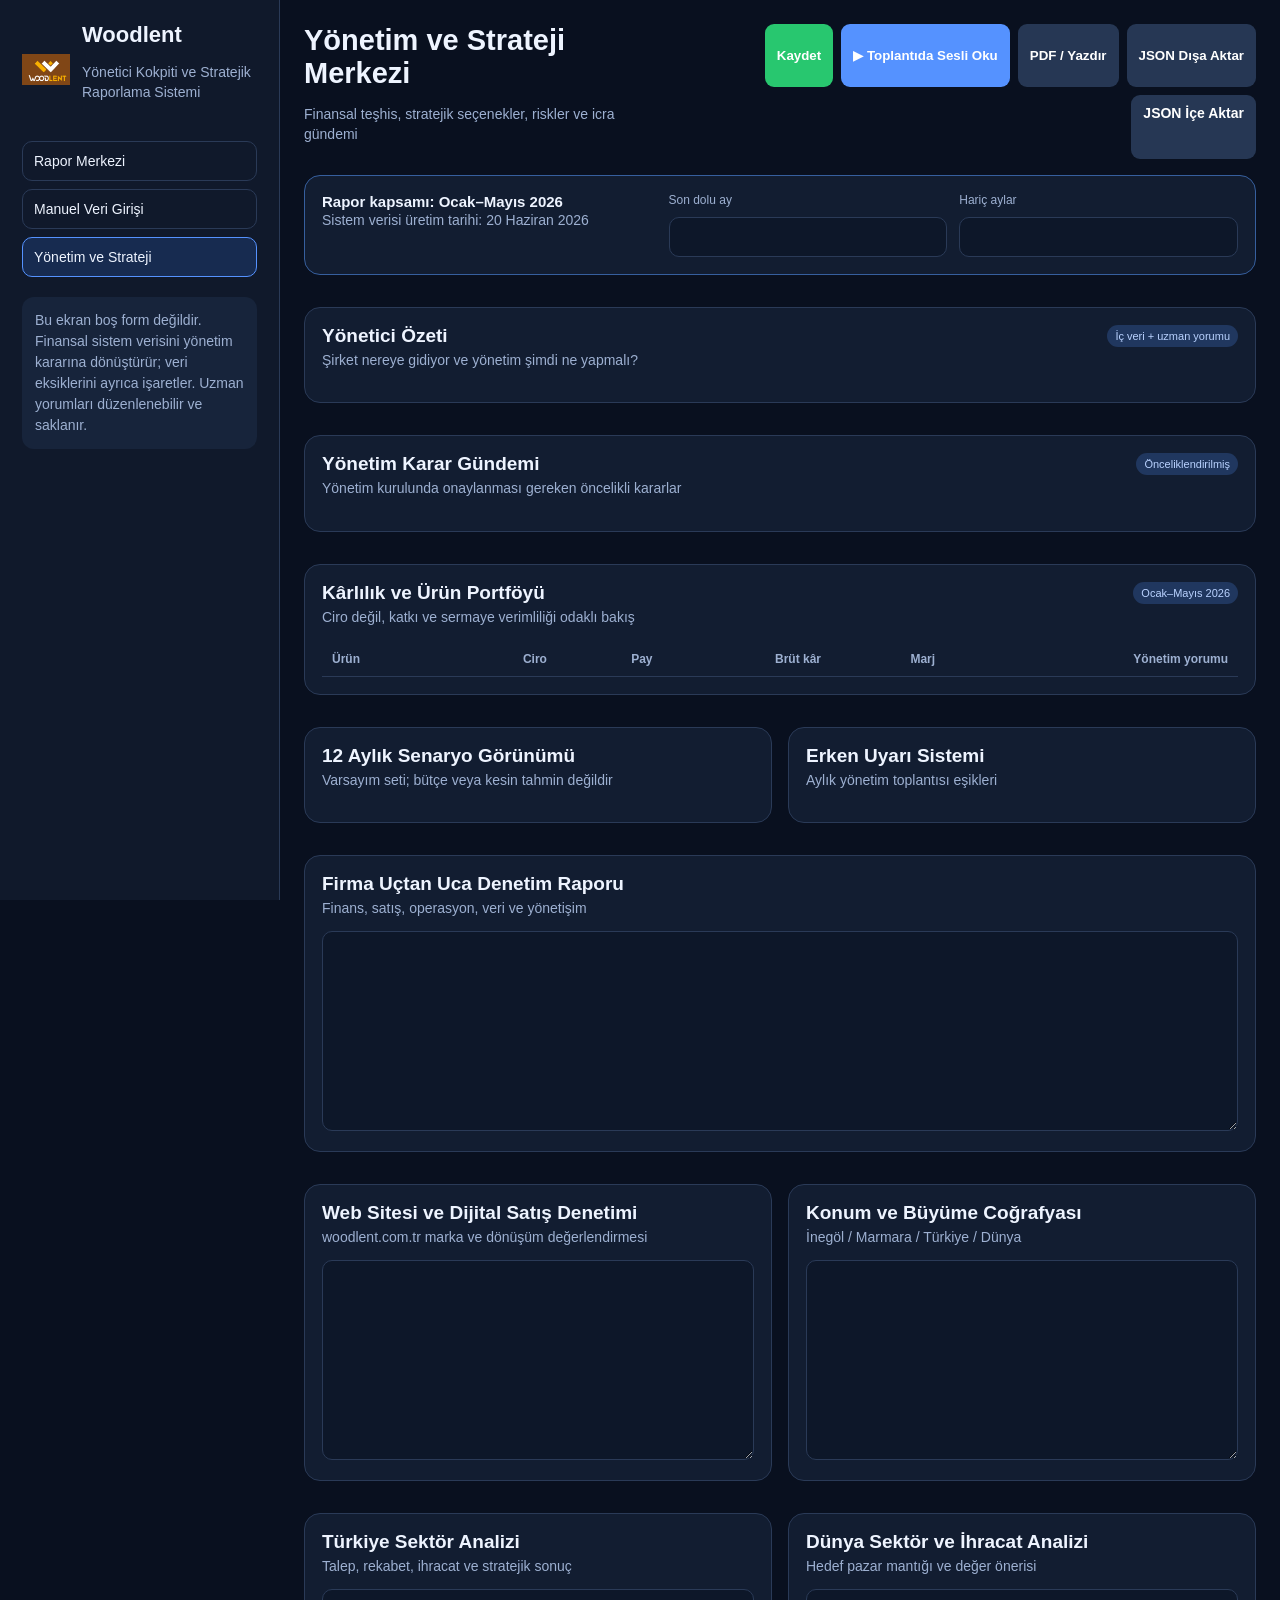
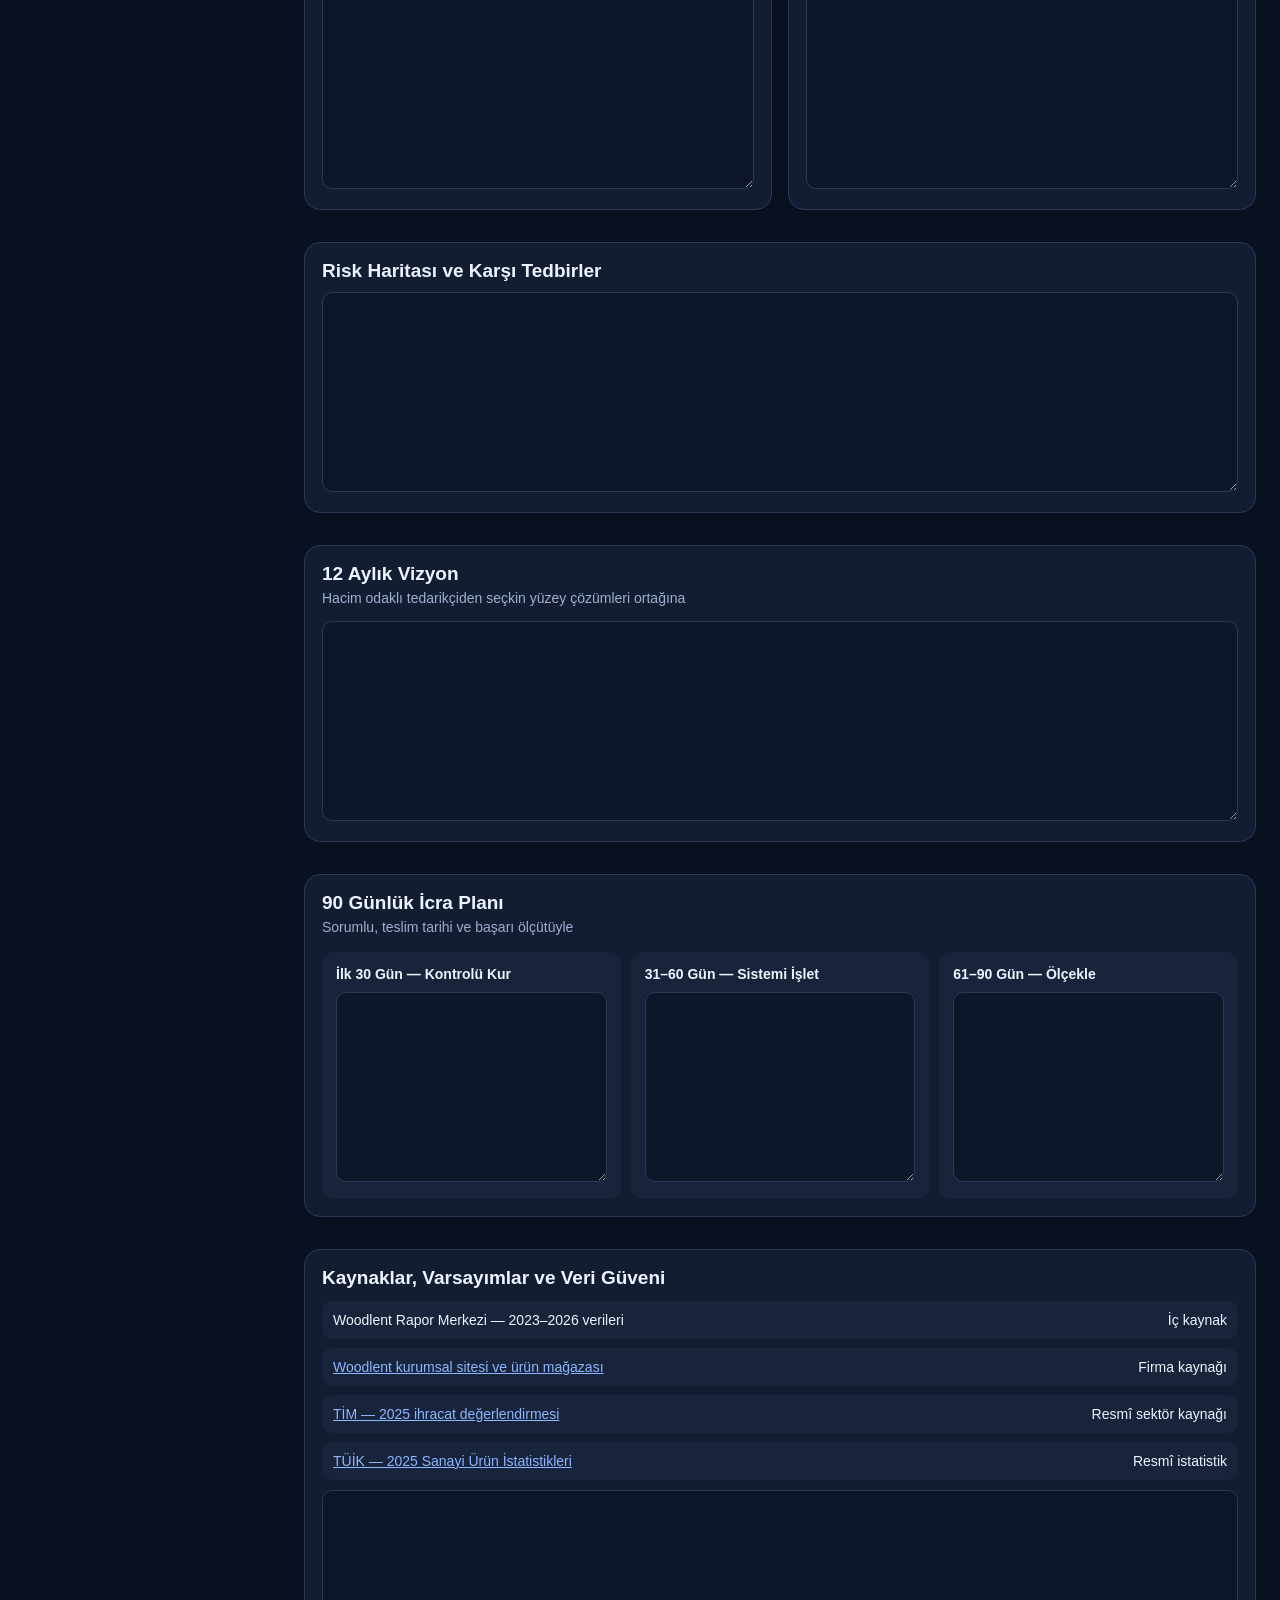
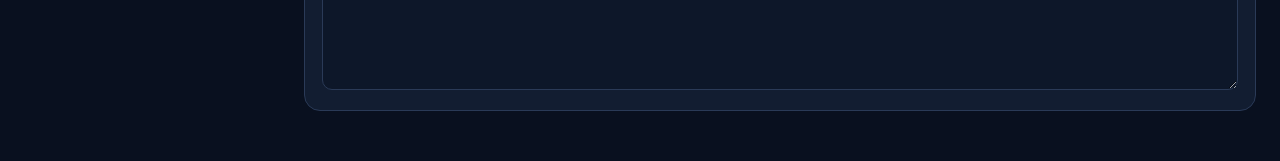
==== analiz-vizyon.html @ 68c0fa98 "Turn analysis center into expert management report" ====
<!doctype html>
<html lang="tr"><head><meta charset="UTF-8"><meta name="viewport" content="width=device-width,initial-scale=1"><title>Yönetim ve Strateji Merkezi | Woodlent</title><link rel="icon" href="assets/woodlent-logo.png">
<style>
:root{--bg:#09101f;--side:#10192b;--panel:#121d31;--p2:#17243b;--line:#2a3a57;--txt:#eef4ff;--muted:#9db0d1;--blue:#5592ff;--green:#28c76f;--amber:#f5a524;--red:#f05252}*{box-sizing:border-box}body{margin:0;background:var(--bg);color:var(--txt);font:14px Arial,sans-serif}.shell{display:grid;grid-template-columns:280px 1fr;min-height:100vh}aside{position:sticky;top:0;height:100vh;padding:22px;background:var(--side);border-right:1px solid var(--line)}main{width:100%;max-width:1550px;margin:auto;padding:24px}.brand{display:flex;gap:12px;align-items:center}.brand img{width:48px}.brand h1{margin:0;font-size:22px}.brand p,.muted{color:var(--muted);line-height:1.45}.nav{display:grid;gap:8px;margin-top:24px}.nav a{color:var(--txt);text-decoration:none;padding:11px;border:1px solid var(--line);border-radius:10px}.nav .active{border-color:var(--blue);background:#172b50}.note{margin-top:20px;padding:13px;background:var(--p2);border-radius:12px;color:var(--muted);line-height:1.5}.top{display:flex;justify-content:space-between;gap:18px}.top h2{font-size:29px;margin:0}.tools{display:flex;flex-wrap:wrap;gap:8px;justify-content:flex-end}button,.button{border:0;border-radius:9px;padding:10px 12px;background:var(--blue);color:#fff;font-weight:700;cursor:pointer}.secondary{background:#263754!important}.good{background:var(--green)!important}.period,.card{background:var(--panel);border:1px solid var(--line);border-radius:16px;padding:17px;margin-top:16px}.period{display:grid;grid-template-columns:1.2fr 1fr 1fr;gap:12px;border-color:#365f9e}.period label{color:var(--muted);font-size:12px}.period strong{display:block;font-size:15px}.kpis{display:grid;grid-template-columns:repeat(5,1fr);gap:12px;margin-top:16px}.kpi{background:linear-gradient(145deg,#14223b,#101a2d);border:1px solid var(--line);border-radius:14px;padding:15px}.kpi span,.kpi small{color:var(--muted)}.kpi strong{display:block;font-size:23px;margin:8px 0}.green{color:#64dc95}.amber{color:#ffc15a}.red{color:#ff8585}.grid{display:grid;grid-template-columns:repeat(2,minmax(0,1fr));gap:16px}.full{grid-column:1/-1}.head{display:flex;justify-content:space-between;gap:12px}.head h3{margin:0;font-size:19px}.head p{margin:5px 0;color:var(--muted)}.badge{height:max-content;padding:5px 8px;border-radius:20px;background:#20375f;color:#b9d2ff;font-size:11px}.executive{font-size:15px;line-height:1.7;margin-top:12px}.decisions{display:grid;gap:10px;margin-top:13px}.decision{display:grid;grid-template-columns:38px 1fr auto;gap:12px;background:var(--p2);padding:13px;border-radius:12px}.decision>b{display:grid;place-items:center;width:32px;height:32px;border-radius:9px;background:#264b84}.decision p{margin:4px 0;color:var(--muted);line-height:1.45}.tableWrap{overflow:auto;margin-top:12px}table{width:100%;border-collapse:collapse;min-width:700px}th,td{padding:10px;border-bottom:1px solid var(--line);text-align:right}th:first-child,td:first-child{text-align:left}th{color:var(--muted);font-size:12px}.bar{height:7px;background:#25344f;border-radius:9px;overflow:hidden;margin-top:6px}.bar i{display:block;height:100%;background:var(--blue)}.scenarios,.alerts,.actions{display:grid;grid-template-columns:repeat(3,1fr);gap:10px;margin-top:12px}.scenario,.alert,.action{padding:14px;background:var(--p2);border-radius:12px}.scenario{border-top:3px solid var(--amber)}.scenario.up{border-color:var(--green)}.scenario.down{border-color:var(--red)}.scenario p,.alert p{color:var(--muted);line-height:1.45}.alerts{grid-template-columns:repeat(4,1fr)}.alert{border-left:4px solid var(--amber)}.alert.danger{border-color:var(--red)}textarea,input{width:100%;margin-top:10px;padding:12px;color:var(--txt);background:#0d1729;border:1px solid var(--line);border-radius:10px;font:inherit}textarea{min-height:200px;resize:vertical;line-height:1.6}.action textarea{min-height:190px}.sources{display:grid;gap:9px;margin-top:12px}.source{display:flex;gap:10px;justify-content:space-between;background:var(--p2);padding:11px;border-radius:10px}.source a{color:#8db7ff}.status{color:var(--muted);padding:13px}.file{display:none}@media(max-width:1050px){.shell{display:block}aside{position:static;height:auto}.kpis{grid-template-columns:repeat(2,1fr)}.alerts{grid-template-columns:repeat(2,1fr)}}@media(max-width:700px){main{padding:14px}.top{display:block}.tools{justify-content:flex-start;margin-top:12px}.grid,.period,.kpis,.scenarios,.alerts,.actions{grid-template-columns:1fr}.full{grid-column:auto}}@media print{aside,.tools,.status{display:none}.shell{display:block}body{background:#fff;color:#111}main{max-width:none;padding:0}.card,.period,.kpi,.decision,.scenario,.alert,.action,.source{background:#fff;color:#111;border-color:#bbb;break-inside:avoid}.muted,.head p,.decision p,.scenario p,.alert p{color:#444}textarea,input{background:#fff;color:#111;border:0}.grid{display:block}}
</style></head><body><div class="shell"><aside><div class="brand"><img src="assets/woodlent-logo.png"><div><h1>Woodlent</h1><p>Yönetici Kokpiti ve Stratejik Raporlama Sistemi</p></div></div><nav class="nav"><a href="index.html">Rapor Merkezi</a><a href="manual.html">Manuel Veri Girişi</a><a class="active" href="analiz-vizyon.html">Yönetim ve Strateji</a></nav><div class="note">Bu ekran boş form değildir. Finansal sistem verisini yönetim kararına dönüştürür; veri eksiklerini ayrıca işaretler. Uzman yorumları düzenlenebilir ve saklanır.</div></aside><main>
<header class="top"><div><h2>Yönetim ve Strateji Merkezi</h2><p class="muted">Finansal teşhis, stratejik seçenekler, riskler ve icra gündemi</p></div><div class="tools"><button class="good" id="save">Kaydet</button><button id="speak">▶ Toplantıda Sesli Oku</button><button class="secondary" id="print">PDF / Yazdır</button><button class="secondary" id="export">JSON Dışa Aktar</button><label class="button secondary" for="import">JSON İçe Aktar</label><input class="file" id="import" type="file" accept=".json"></div></header>
<section class="period"><div><strong>Rapor kapsamı: Ocak–Mayıs 2026</strong><span class="muted">Sistem verisi üretim tarihi: 20 Haziran 2026</span></div><label>Son dolu ay<input data-field="lastFullMonth"></label><label>Hariç aylar<input data-field="excludedMonths"></label></section><section class="kpis" id="kpis"></section>
<div class="grid"><section class="card full"><div class="head"><div><h3>Yönetici Özeti</h3><p>Şirket nereye gidiyor ve yönetim şimdi ne yapmalı?</p></div><span class="badge">İç veri + uzman yorumu</span></div><div class="executive" id="executive"></div></section>
<section class="card full"><div class="head"><div><h3>Yönetim Karar Gündemi</h3><p>Yönetim kurulunda onaylanması gereken öncelikli kararlar</p></div><span class="badge">Önceliklendirilmiş</span></div><div class="decisions" id="decisions"></div></section>
<section class="card full"><div class="head"><div><h3>Kârlılık ve Ürün Portföyü</h3><p>Ciro değil, katkı ve sermaye verimliliği odaklı bakış</p></div><span class="badge">Ocak–Mayıs 2026</span></div><div class="tableWrap"><table><thead><tr><th>Ürün</th><th>Ciro</th><th>Pay</th><th>Brüt kâr</th><th>Marj</th><th>Yönetim yorumu</th></tr></thead><tbody id="portfolio"></tbody></table></div></section>
<section class="card"><div class="head"><div><h3>12 Aylık Senaryo Görünümü</h3><p>Varsayım seti; bütçe veya kesin tahmin değildir</p></div></div><div class="scenarios" id="scenarios"></div></section>
<section class="card"><div class="head"><div><h3>Erken Uyarı Sistemi</h3><p>Aylık yönetim toplantısı eşikleri</p></div></div><div class="alerts" id="alerts"></div></section>
<section class="card full"><div class="head"><div><h3>Firma Uçtan Uca Denetim Raporu</h3><p>Finans, satış, operasyon, veri ve yönetişim</p></div></div><textarea data-field="companyAudit"></textarea></section>
<section class="card"><div class="head"><div><h3>Web Sitesi ve Dijital Satış Denetimi</h3><p>woodlent.com.tr marka ve dönüşüm değerlendirmesi</p></div></div><textarea data-field="websiteAudit"></textarea></section>
<section class="card"><div class="head"><div><h3>Konum ve Büyüme Coğrafyası</h3><p>İnegöl / Marmara / Türkiye / Dünya</p></div></div><textarea data-field="locationAnalysis"></textarea></section>
<section class="card"><div class="head"><div><h3>Türkiye Sektör Analizi</h3><p>Talep, rekabet, ihracat ve stratejik sonuç</p></div></div><textarea data-field="turkeySector"></textarea></section>
<section class="card"><div class="head"><div><h3>Dünya Sektör ve İhracat Analizi</h3><p>Hedef pazar mantığı ve değer önerisi</p></div></div><textarea data-field="worldSector"></textarea></section>
<section class="card full"><div class="head"><div><h3>Risk Haritası ve Karşı Tedbirler</h3></div></div><textarea data-field="riskMap"></textarea></section>
<section class="card full"><div class="head"><div><h3>12 Aylık Vizyon</h3><p>Hacim odaklı tedarikçiden seçkin yüzey çözümleri ortağına</p></div></div><textarea data-field="vision12"></textarea></section>
<section class="card full"><div class="head"><div><h3>90 Günlük İcra Planı</h3><p>Sorumlu, teslim tarihi ve başarı ölçütüyle</p></div></div><div class="actions"><div class="action"><b>İlk 30 Gün — Kontrolü Kur</b><textarea data-field="action30"></textarea></div><div class="action"><b>31–60 Gün — Sistemi İşlet</b><textarea data-field="action60"></textarea></div><div class="action"><b>61–90 Gün — Ölçekle</b><textarea data-field="action90"></textarea></div></div></section>
<section class="card full"><div class="head"><div><h3>Kaynaklar, Varsayımlar ve Veri Güveni</h3></div></div><div class="sources"><div class="source"><span>Woodlent Rapor Merkezi — 2023–2026 verileri</span><span>İç kaynak</span></div><div class="source"><a href="https://woodlent.com.tr/" target="_blank">Woodlent kurumsal sitesi ve ürün mağazası</a><span>Firma kaynağı</span></div><div class="source"><a href="https://tim.org.tr/files/downloads/Ihracat1000/2025/ILK_1000_2025_Kitabi.pdf" target="_blank">TİM — 2025 ihracat değerlendirmesi</a><span>Resmî sektör kaynağı</span></div><div class="source"><a href="https://veriportali.tuik.gov.tr/tr/press/58065" target="_blank">TÜİK — 2025 Sanayi Ürün İstatistikleri</a><span>Resmî istatistik</span></div></div><textarea data-field="updateNotes"></textarea></section></div><div class="status" id="status"></div></main></div>
<script src="report-data.js"></script><script>
const KEY="woodlent.strategy.v2",F=n=>new Intl.NumberFormat("tr-TR",{maximumFractionDigits:1}).format(n),M=n=>F(n/1e6)+" Mn ₺",P=n=>F(n*100)+"%";
const defaults={lastFullMonth:"Mayıs 2026",excludedMonths:"Haziran–Aralık 2026 (veri bulunmadığı için hariç)",
companyAudit:`SONUÇ
Woodlent 2026'nın ilk beş ayında güçlü ciro ivmesi yakaladı; ancak büyümenin nakde dönüşüp dönüşmediği mevcut raporlarda kanıtlanmıyor. 2025 aynı dönemine göre ciro yaklaşık %31 artarken brüt marj %26,5 seviyesinde. Raporlanan sonuç marjı %8,5 ile 2025 tam yıl net marjı %6,2'nin üzerinde.

GÜÇLÜ YÖNLER
• İthal tomruktan kaplama kesimi ve preslemeye uzanan dikey yetkinlik.
• Kaplama grubu %43,4 brüt marjla portföyün kâr motoru.
• İnegöl üretim ağı ve İstanbul satış noktasının birlikte bulunması.
• 2026 aylık brüt marjının %26–27 bandında istikrarı.

KRİTİK DARBOĞAZLAR
• 28,1 Mn ₺ ciro (%20) “Tanımsız” müşteride. Müşteri kârlılığı ve yoğunlaşması bu düzelmeden güvenilir değil.
• MDF cironun yaklaşık üçte ikisi, marjı %22,8; ölçek var fakat kâr yoğunluğu düşük.
• Stok devir hızı, tahsilat günü, sipariş karşılama, kapasite, fire ve iade KPI'ları yok.
• 2025 kategori ciro toplamı ile ana rapor arasında yaklaşık 6,8 Mn ₺ fark var.

YÖNETİŞİM
Her ay tek sayfalık paket: ciro, brüt katkı, faaliyet sonucu, nakit dönüşümü, stok/alacak günü, kapasite, fire, zamanında tam teslim, ilk 10 müşteri payı ve ihracat hunisi. Her sapmanın sahibi ve tarihi olmalı.`,
websiteAudit:`MEVCUT DURUM
Site köklü üretim hikâyesini, ürün ailelerini ve İnegöl/İstanbul erişimini gösteriyor. Kaplamalı MDF/sunta, doğal kaplama, kenar bandı ve marküteri içeriği B2B keşif için iyi temel.

EKSİKLER VE FIRSATLAR
• Mimar, üretici ve ihracat alıcısı için ayrı teklif yolları belirgin değil.
• Teknik föy, stok/termin, minimum sipariş, sertifika, yüzey kodu ve numune talebi standartlaştırılmalı.
• “Numune iste / 24 saatte teklif al / proje danışmanına sor” akışı her üründe ölçülmeli.
• Türkçe ve ihracat dillerinde uygulama sayfaları: mutfak, otel, ofis, yat, seri mobilya, özel proje.
• SEO: ağaç türü + kalınlık + kullanım alanı + kaplamalı MDF gibi satın alma niyetli sorgular.
• Güncel katalog, kapasite, belgeler, referans projeler ve vaka çalışmaları güveni artırmalı.

90 GÜN HEDEFİ
Teklif talebini kaynağıyla CRM'e aktaran form, ürün veri standardı ve “ziyaret → nitelikli talep → teklif → sipariş → brüt katkı” raporu.`,
locationAnalysis:`İNEGÖL — ÜRETİM VE MÜŞTERİ YAKINLIĞI
Kümelenme usta, yan sanayi, müşteri ve hızlı numune avantajı sağlar. Risk fiyat rekabetidir; Woodlent tasarım ve yüzey çözümü ortağı olarak ayrışmalı.

MARMARA — DAĞITIM VE PROJE
İstanbul şubesi mimarlık ofisleri, proje firmaları ve büyük üreticiler için satış üssü olmalı. Başarı cirodan çok nitelikli proje hunisi ve brüt katkıyla ölçülmeli.

TÜRKİYE — SEÇİCİ YAYILMA
Bayi sayısı yerine kümeler ve proje pazarları segmentlenmeli. Bölge başına hedef hesap, numune seti, minimum marj ve hizmet seviyesi tanımlanmalı.

DÜNYA — YAKIN PAZAR + TASARIM
Önce lojistik/ilişki avantajlı yakın pazarlar; sonra premium proje ve doğal yüzey talebi olan kanallar. Ülke seçimi net katkı, tahsilat, belge ve tekrar siparişle yapılmalı.`,
turkeySector:`TİM'in 2025 değerlendirmesine göre Mobilya, Kâğıt ve Orman Ürünleri sektörü %1,21 büyüyerek 7,987 milyar dolar ihracata ulaştı; yaklaşık 4,6 milyar doları mobilyadan geldi. Dış pazar dirençli fakat büyüme sınırlı.

WOODLENT İÇİN ANLAMI
• Pazar büyümesine yaslanmak yetmez; tasarım, hızlı numune, termin güveni ve özel yüzey gerekir.
• Ciro büyümesi tek başına yanıltıcı; teklifler minimum katkı eşiğine bağlanmalı.
• Kaplama ve bant gibi yüksek marjlı gruplar MDF satışına paketlenmeli.
• Mimar numune kütüphanesi ve hızlı eşleştirme hizmeti savunulabilir farklılaşma yaratır.`,
worldSector:`KÜRESEL STRATEJİK TEZ
Doğal görünüm, dokunsallık ve kişiselleştirme Woodlent yetkinliğiyle uyumlu; sürdürülebilirlik iddiası yalnız izlenebilir tedarik ve belgeyle kullanılmalı.

HEDEF PAZAR SIRASI
1) Yakın ülkeler: hızlı doğrulama ve düşük edinme maliyeti.
2) Avrupa proje/üretici kanalı: belge, termin ve tasarım kütüphanesi.
3) Körfez: otel, konut ve premium özel proje.
4) ABD: distribütörle küçük pilot ve ürün-uyum testi.

KARAR KURALI
Beklenen brüt kâr − lojistik − satış/numune − finansman − risk karşılığı. İlk 6 ay 2–3 pazarı geçmeyen pilot; tekrar sipariş kanıtı yoksa sabit yatırım yok.`,
riskMap:`1. VERİ BÜTÜNLÜĞÜ — YÜKSEK
Tanımsız müşteri %20; raporlar arası 6,8 Mn ₺ fark. Tedbir: zorunlu müşteri kartı, mutabakat, kapanış sorumlusu.

2. NAKİT DÖNÜŞÜMÜ — YÜKSEK / ÖLÇÜLEMİYOR
Alacak, stok ve borç günleri yok. Tedbir: 13 haftalık nakit, vade/limit politikası, stok yaşlandırma.

3. ÜRÜN KARIŞIMI — ORTA-YÜKSEK
Ciro MDF'ye bağımlı, kaplama yüksek katkılı. Tedbir: primi brüt katkıya bağla; paket satış.

4. HAM MADDE/KUR — YÜKSEK
Tedbir: fiyat geçerlilik süresi, kur maddesi, alternatif kaynak, kritik stok eşiği.

5. MÜŞTERİ YOĞUNLAŞMASI — ÖLÇÜLEMİYOR
Tanımsız kayıt temizlenmeden bilinmiyor. İlk 20 müşteriyi ciro, katkı, vade ve riskle skorla.

6. DİJİTAL DÖNÜŞÜM — ORTA
Tedbir: numune/teklif hunisi, CRM ve kaynak bazlı dönüşüm.`,
vision12:`VİZYON
“Woodlent, Türkiye'nin ve seçilmiş ihracat pazarlarının en güvenilir, hızlı ve tasarım odaklı doğal yüzey çözüm ortağıdır.”

AY 1–3 | KONTROL: Tek veri sözlüğü, müşteri/ürün kârlılığı, stok-alacak günleri, 13 haftalık nakit, minimum katkı, web numune hunisi.
AY 4–6 | TİCARİ MOTOR: İlk 50 hesap, MDF+kaplama+bant paketleri, mimar numune programı, İstanbul proje hunisi, 2 ihracat pilotu.
AY 7–9 | OPERASYON: Teslimat, fire, kapasite KPI'ları; hızlı numune standardı; yavaş stok tasfiyesi.
AY 10–12 | ÖLÇEK: Kanıtlanmış ihracat pilotları, tasarım iş birlikleri, vaka çalışmaları ve nakit odaklı bütçe.

12 AY HEDEFLERİ
Tanımsız ciro <%1; brüt marj ≥%28; sonuç marjı ≥%9; zamanında tam teslim ≥%95; kaplama katkı payı, nitelikli dijital talep ve tekrar ihracat siparişinde artış.`,
action30:`• 28,1 Mn ₺ tanımsız satışı dağıt — Mali İşler/Satış — 10 iş günü — hedef <%1.
• 2025 kategori farkını mutabık hale getir.
• İlk 20 müşteriyi ciro, katkı, vade, gecikme ve ürün karmasıyla skorla.
• 13 haftalık nakit ile stok/alacak yaşlandırmasını başlat.
• Tekliflere minimum brüt marj ve onay matrisi koy.
• Web numune/teklif formunu CRM kaynağıyla tasarla.`,
action60:`• Satış primini ciro + brüt katkı + tahsilata bağla.
• MDF müşterilerine kaplama/bant paketini pilotla.
• Teslimat, fire, kapasite, iade ve numune süresi ölçümünü başlat.
• İstanbul için 30 hedef mimar/proje hesabı ve haftalık huni kur.
• İki ihracat pazarı için alıcı, fiyat ve belge boşluk analizi yap.
• Teknik föy, numune ve hızlı teklif akışını yayımla.`,
action90:`• Pilotların katkı ve nakit sonucunu karşılaştır.
• Düşük katkılı müşteri/üründe fiyat, şart veya çıkış kararı ver.
• Yavaş stok tasfiyesini ve satın alma parametrelerini devreye al.
• İhracat pilotunda gerçek net katkı ve tekrar siparişi ölç.
• 12 aylık bütçeyi katkı, nakit ve kapasite senaryolarıyla onayla.
• Aylık strateji toplantısını sorumlu/tarih takibiyle standartlaştır.`,
updateNotes:`GÜVEN SINIRLARI
• 2026 yalnız Ocak–Mayıs; Haziran–Aralık dahil değil.
• 2026 vergi satırı yok; %8,5 raporlanan/vergi öncesi sonuç marjı olarak okunmalı.
• 2025 kategori toplamı ile ana rapor arasında yaklaşık 6,8 Mn ₺ fark var.
• “Tanımsız” müşteri yoğunlaşma analizini bozuyor.
• Senaryolar bütçe değil; mevsimsellik/nakit eksikken doğrusal yıllıklandırma referansıdır.
• Dış yorum TİM, TÜİK ve Woodlent kamu kaynaklarıyla sınırlıdır. Son güncelleme: 18 Ağustos 2026.`};
let state;try{state={...defaults,...JSON.parse(localStorage.getItem(KEY)||"{}")}}catch{state={...defaults}}
const y25=REPORT_DATA.years[2025],y26=REPORT_DATA.years[2026],sum=(y,n)=>y.yonPlus.slice(0,n).reduce((a,x)=>({r:a.r+x.total.ciro,g:a.g+x.total.kar}),{r:0,g:0}),a25=sum(y25,5),a26=sum(y26,5),o=y26.overview,growth=a26.r/a25.r-1,gm=a26.g/a26.r,rm=o.netProfit/o.revenue,er=o.expense/o.revenue;
document.querySelector("#kpis").innerHTML=[["Ciro",M(a26.r),"2025 aynı döneme göre +"+P(growth),"green"],["Brüt kâr",M(a26.g),"Brüt marj "+P(gm),""],["Raporlanan sonuç",M(o.netProfit),"Marj "+P(rm),"green"],["Gider oranı",P(er),M(o.expense)+" gider","amber"],["Veri alarmı","%20,0","Tanımsız müşteri payı","red"]].map(x=>`<div class="kpi"><span>${x[0]}</span><strong class="${x[3]}">${x[1]}</strong><small>${x[2]}</small></div>`).join("");
document.querySelector("#executive").innerHTML=`<b>Woodlent büyüyor; görev bu büyümeyi kontrollü kâra ve nakde çevirmek.</b> Ocak–Mayıs 2026 cirosu ${M(a26.r)} ile geçen yılın aynı döneminden <span class="green">${P(growth)} daha yüksek</span>. Brüt marj ${P(gm)}, raporlanan sonuç marjı ${P(rm)}. Buna karşılık müşteri verisinin %20'si tanımsız, nakit dönüşüm KPI'ları eksik ve ciro MDF ağırlıklı. İlk karar yeni büyüme harcaması değil; veri doğruluğu, katkı bazlı satış ve nakit kontrolüdür.`;
const D=[[1,"Veriyi temizle ve tek doğruluk kaynağı kur","Tanımsız müşteriyi <%1'e indir; rapor farkını kapat.","10 iş günü"],[2,"Satışı cirodan brüt katkıya yönet","Prim ve fiyat onayını ürün/müşteri katkısına bağla.","30 gün"],[3,"Nakit dönüşümünü görünür yap","13 haftalık nakit, alacak ve stok günü.","2 hafta"],[4,"Kaplamayı kâr motoru olarak ölçekle","MDF müşterisine kaplama/bant paketi ve mimar numunesi.","60 gün"],[5,"İhracatı iki pilotla doğrula","Net katkı ve tekrar sipariş kanıtı olmadan yatırım yapma.","90 gün"]];document.querySelector("#decisions").innerHTML=D.map(d=>`<div class="decision"><b>${d[0]}</b><div><b>${d[1]}</b><p>${d[2]}</p></div><span class="badge">${d[3]}</span></div>`).join("");
const C={MDF:"Ölçek motoru; fiyat/maliyet disiplini.",KAPLAMA:"Kâr motoru; tasarım ve paket satışla büyüt.",SUNTA:"Yüksek marj, küçük ölçek; seçici büyüt.","KENAR BANT":"Tamamlayıcı satış; sepete bağla."};document.querySelector("#portfolio").innerHTML=y26.categories.map(c=>`<tr><td>${c.name}<div class="bar"><i style="width:${c.ciro/a26.r*100}%"></i></div></td><td>${M(c.ciro)}</td><td>${P(c.ciro/a26.r)}</td><td>${M(c.kar)}</td><td>${P(c.marj)}</td><td>${C[c.name]||"Kod ve stratejik rolü doğrula."}</td></tr>`).join("");
const annual=a26.r/5*12;document.querySelector("#scenarios").innerHTML=`<div class="scenario down"><b>Aşağı yönlü</b><h3>${M(annual*.85)}</h3><p>Talep/kur baskısı; referansın %15 altı.</p></div><div class="scenario"><b>Baz</b><h3>${M(annual)}</h3><p>İlk beş ay hızının doğrusal devamı.</p></div><div class="scenario up"><b>Yukarı yönlü</b><h3>${M(annual*1.12)}</h3><p>Ürün karması ve pilotlarla %12 üstü.</p></div>`;document.querySelector("#alerts").innerHTML=[["danger","Tanımsız ciro","Hedef <%1; mevcut ≈%20."],["","Brüt marj","Alarm <%25; hedef ≥%28."],["","Nakit","Alacak ve stok günü zorunlu."],["","Teslimat","Zamanında tam teslim ≥%95."]].map(a=>`<div class="alert ${a[0]}"><b>${a[1]}</b><p>${a[2]}</p></div>`).join("");
document.querySelectorAll("[data-field]").forEach(e=>e.value=state[e.dataset.field]||"");function collect(){document.querySelectorAll("[data-field]").forEach(e=>state[e.dataset.field]=e.value)}function save(){collect();state.savedAt=new Date().toISOString();localStorage.setItem(KEY,JSON.stringify(state));document.querySelector("#status").textContent="Son kayıt: "+new Date(state.savedAt).toLocaleString("tr-TR")}document.addEventListener("input",()=>{clearTimeout(window.t);window.t=setTimeout(save,600)});document.querySelector("#save").onclick=save;document.querySelector("#print").onclick=()=>window.print();document.querySelector("#export").onclick=()=>{save();const a=document.createElement("a"),b=new Blob([JSON.stringify(state,null,2)],{type:"application/json"});a.href=URL.createObjectURL(b);a.download="woodlent-strateji.json";a.click()};document.querySelector("#import").onchange=async e=>{try{state={...defaults,...JSON.parse(await e.target.files[0].text())};document.querySelectorAll("[data-field]").forEach(x=>x.value=state[x.dataset.field]||"");save()}catch{alert("Geçerli JSON seçin.")}};document.querySelector("#speak").onclick=()=>{speechSynthesis.cancel();collect();const u=new SpeechSynthesisUtterance(document.querySelector("#executive").innerText+". "+state.companyAudit+". "+state.action30);u.lang="tr-TR";u.rate=.95;speechSynthesis.speak(u)};save();
</script></body></html>
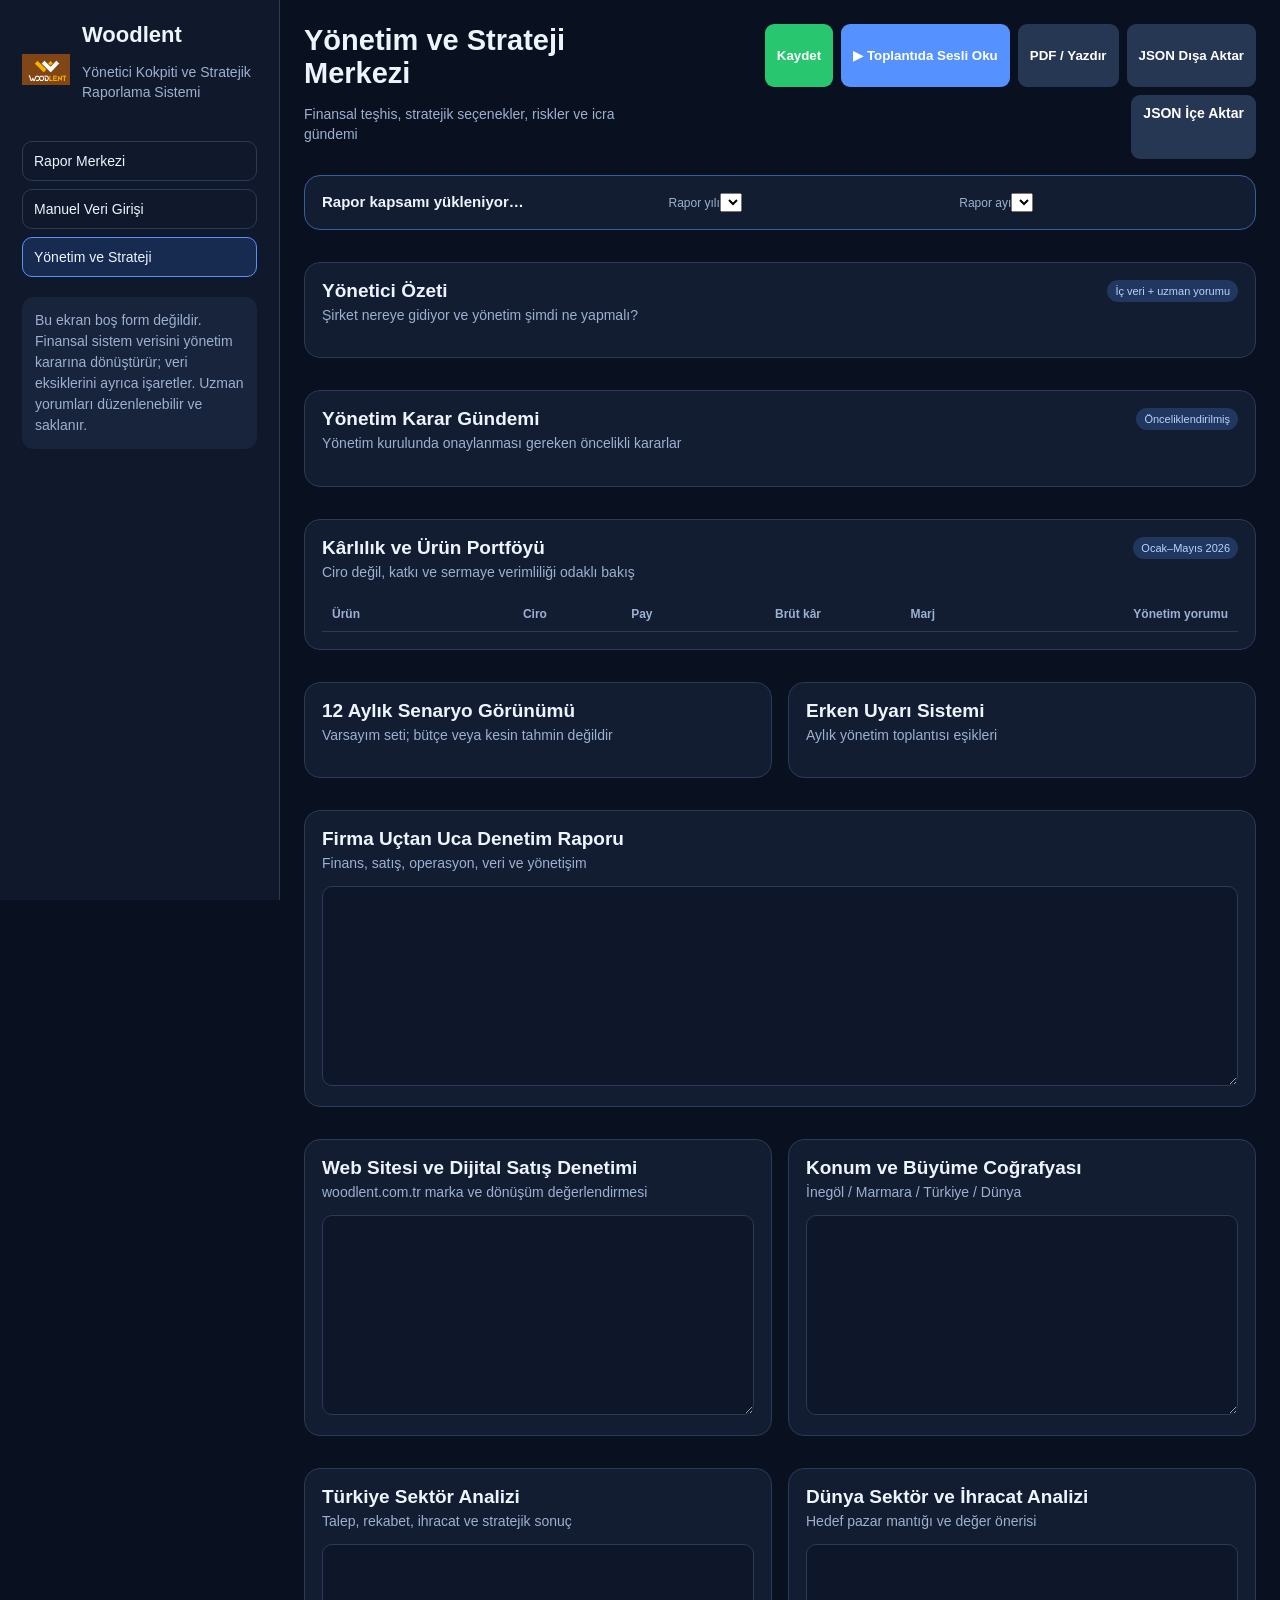
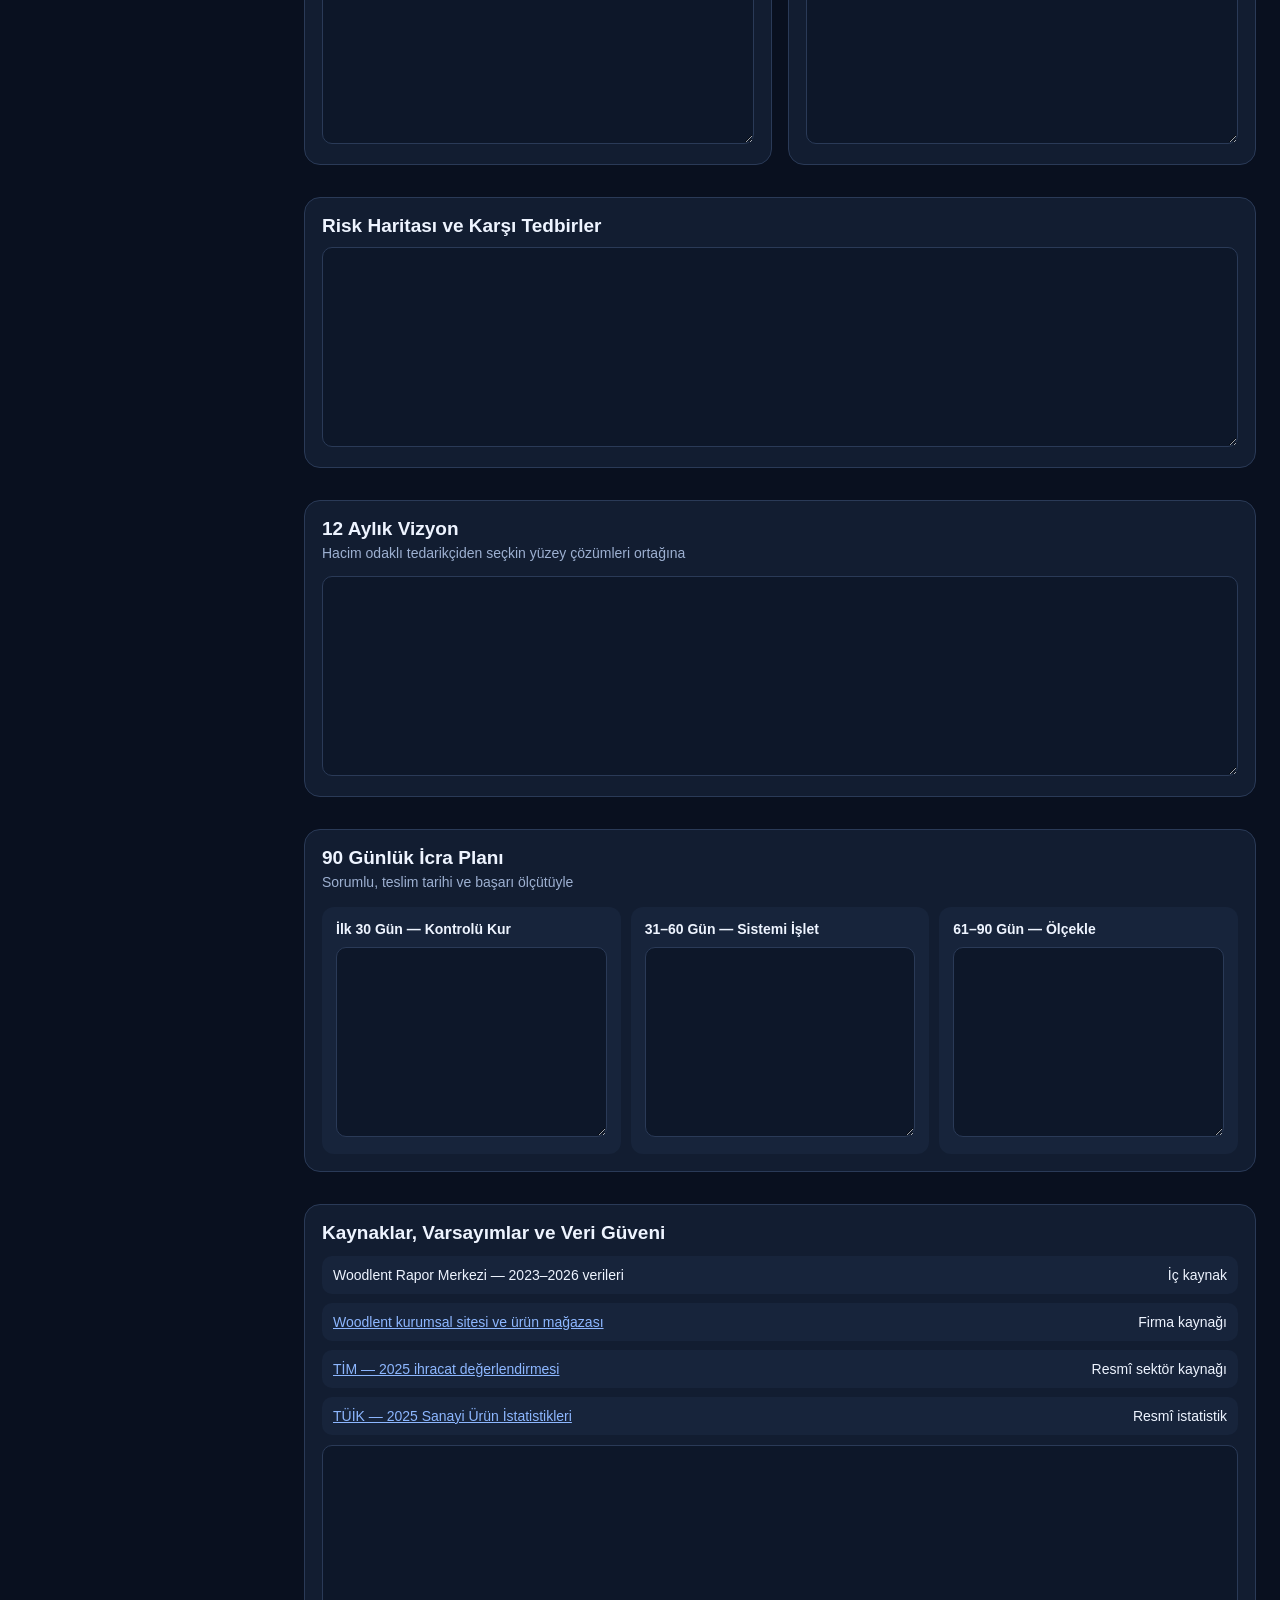
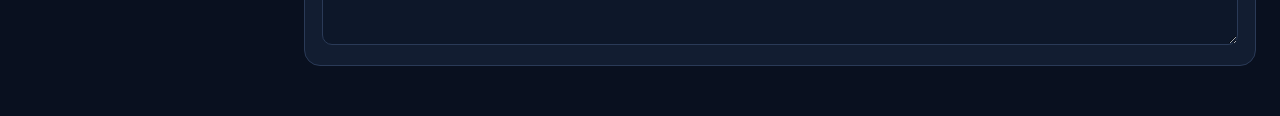
==== commit 593ac365: "Add monthly history to strategy reports" ====
--- a/analiz-vizyon.html
+++ b/analiz-vizyon.html
@@ -4,7 +4,7 @@
 :root{--bg:#09101f;--side:#10192b;--panel:#121d31;--p2:#17243b;--line:#2a3a57;--txt:#eef4ff;--muted:#9db0d1;--blue:#5592ff;--green:#28c76f;--amber:#f5a524;--red:#f05252}*{box-sizing:border-box}body{margin:0;background:var(--bg);color:var(--txt);font:14px Arial,sans-serif}.shell{display:grid;grid-template-columns:280px 1fr;min-height:100vh}aside{position:sticky;top:0;height:100vh;padding:22px;background:var(--side);border-right:1px solid var(--line)}main{width:100%;max-width:1550px;margin:auto;padding:24px}.brand{display:flex;gap:12px;align-items:center}.brand img{width:48px}.brand h1{margin:0;font-size:22px}.brand p,.muted{color:var(--muted);line-height:1.45}.nav{display:grid;gap:8px;margin-top:24px}.nav a{color:var(--txt);text-decoration:none;padding:11px;border:1px solid var(--line);border-radius:10px}.nav .active{border-color:var(--blue);background:#172b50}.note{margin-top:20px;padding:13px;background:var(--p2);border-radius:12px;color:var(--muted);line-height:1.5}.top{display:flex;justify-content:space-between;gap:18px}.top h2{font-size:29px;margin:0}.tools{display:flex;flex-wrap:wrap;gap:8px;justify-content:flex-end}button,.button{border:0;border-radius:9px;padding:10px 12px;background:var(--blue);color:#fff;font-weight:700;cursor:pointer}.secondary{background:#263754!important}.good{background:var(--green)!important}.period,.card{background:var(--panel);border:1px solid var(--line);border-radius:16px;padding:17px;margin-top:16px}.period{display:grid;grid-template-columns:1.2fr 1fr 1fr;gap:12px;border-color:#365f9e}.period label{color:var(--muted);font-size:12px}.period strong{display:block;font-size:15px}.kpis{display:grid;grid-template-columns:repeat(5,1fr);gap:12px;margin-top:16px}.kpi{background:linear-gradient(145deg,#14223b,#101a2d);border:1px solid var(--line);border-radius:14px;padding:15px}.kpi span,.kpi small{color:var(--muted)}.kpi strong{display:block;font-size:23px;margin:8px 0}.green{color:#64dc95}.amber{color:#ffc15a}.red{color:#ff8585}.grid{display:grid;grid-template-columns:repeat(2,minmax(0,1fr));gap:16px}.full{grid-column:1/-1}.head{display:flex;justify-content:space-between;gap:12px}.head h3{margin:0;font-size:19px}.head p{margin:5px 0;color:var(--muted)}.badge{height:max-content;padding:5px 8px;border-radius:20px;background:#20375f;color:#b9d2ff;font-size:11px}.executive{font-size:15px;line-height:1.7;margin-top:12px}.decisions{display:grid;gap:10px;margin-top:13px}.decision{display:grid;grid-template-columns:38px 1fr auto;gap:12px;background:var(--p2);padding:13px;border-radius:12px}.decision>b{display:grid;place-items:center;width:32px;height:32px;border-radius:9px;background:#264b84}.decision p{margin:4px 0;color:var(--muted);line-height:1.45}.tableWrap{overflow:auto;margin-top:12px}table{width:100%;border-collapse:collapse;min-width:700px}th,td{padding:10px;border-bottom:1px solid var(--line);text-align:right}th:first-child,td:first-child{text-align:left}th{color:var(--muted);font-size:12px}.bar{height:7px;background:#25344f;border-radius:9px;overflow:hidden;margin-top:6px}.bar i{display:block;height:100%;background:var(--blue)}.scenarios,.alerts,.actions{display:grid;grid-template-columns:repeat(3,1fr);gap:10px;margin-top:12px}.scenario,.alert,.action{padding:14px;background:var(--p2);border-radius:12px}.scenario{border-top:3px solid var(--amber)}.scenario.up{border-color:var(--green)}.scenario.down{border-color:var(--red)}.scenario p,.alert p{color:var(--muted);line-height:1.45}.alerts{grid-template-columns:repeat(4,1fr)}.alert{border-left:4px solid var(--amber)}.alert.danger{border-color:var(--red)}textarea,input{width:100%;margin-top:10px;padding:12px;color:var(--txt);background:#0d1729;border:1px solid var(--line);border-radius:10px;font:inherit}textarea{min-height:200px;resize:vertical;line-height:1.6}.action textarea{min-height:190px}.sources{display:grid;gap:9px;margin-top:12px}.source{display:flex;gap:10px;justify-content:space-between;background:var(--p2);padding:11px;border-radius:10px}.source a{color:#8db7ff}.status{color:var(--muted);padding:13px}.file{display:none}@media(max-width:1050px){.shell{display:block}aside{position:static;height:auto}.kpis{grid-template-columns:repeat(2,1fr)}.alerts{grid-template-columns:repeat(2,1fr)}}@media(max-width:700px){main{padding:14px}.top{display:block}.tools{justify-content:flex-start;margin-top:12px}.grid,.period,.kpis,.scenarios,.alerts,.actions{grid-template-columns:1fr}.full{grid-column:auto}}@media print{aside,.tools,.status{display:none}.shell{display:block}body{background:#fff;color:#111}main{max-width:none;padding:0}.card,.period,.kpi,.decision,.scenario,.alert,.action,.source{background:#fff;color:#111;border-color:#bbb;break-inside:avoid}.muted,.head p,.decision p,.scenario p,.alert p{color:#444}textarea,input{background:#fff;color:#111;border:0}.grid{display:block}}
 </style></head><body><div class="shell"><aside><div class="brand"><img src="assets/woodlent-logo.png"><div><h1>Woodlent</h1><p>Yönetici Kokpiti ve Stratejik Raporlama Sistemi</p></div></div><nav class="nav"><a href="index.html">Rapor Merkezi</a><a href="manual.html">Manuel Veri Girişi</a><a class="active" href="analiz-vizyon.html">Yönetim ve Strateji</a></nav><div class="note">Bu ekran boş form değildir. Finansal sistem verisini yönetim kararına dönüştürür; veri eksiklerini ayrıca işaretler. Uzman yorumları düzenlenebilir ve saklanır.</div></aside><main>
 <header class="top"><div><h2>Yönetim ve Strateji Merkezi</h2><p class="muted">Finansal teşhis, stratejik seçenekler, riskler ve icra gündemi</p></div><div class="tools"><button class="good" id="save">Kaydet</button><button id="speak">▶ Toplantıda Sesli Oku</button><button class="secondary" id="print">PDF / Yazdır</button><button class="secondary" id="export">JSON Dışa Aktar</button><label class="button secondary" for="import">JSON İçe Aktar</label><input class="file" id="import" type="file" accept=".json"></div></header>
-<section class="period"><div><strong>Rapor kapsamı: Ocak–Mayıs 2026</strong><span class="muted">Sistem verisi üretim tarihi: 20 Haziran 2026</span></div><label>Son dolu ay<input data-field="lastFullMonth"></label><label>Hariç aylar<input data-field="excludedMonths"></label></section><section class="kpis" id="kpis"></section>
+<section class="period"><div><strong id="reportScope">Rapor kapsamı yükleniyor…</strong><span class="muted" id="reportFreshness"></span></div><label>Rapor yılı<select id="reportYear"></select></label><label>Rapor ayı<select id="reportMonth"></select></label></section><section class="kpis" id="kpis"></section>
 <div class="grid"><section class="card full"><div class="head"><div><h3>Yönetici Özeti</h3><p>Şirket nereye gidiyor ve yönetim şimdi ne yapmalı?</p></div><span class="badge">İç veri + uzman yorumu</span></div><div class="executive" id="executive"></div></section>
 <section class="card full"><div class="head"><div><h3>Yönetim Karar Gündemi</h3><p>Yönetim kurulunda onaylanması gereken öncelikli kararlar</p></div><span class="badge">Önceliklendirilmiş</span></div><div class="decisions" id="decisions"></div></section>
 <section class="card full"><div class="head"><div><h3>Kârlılık ve Ürün Portföyü</h3><p>Ciro değil, katkı ve sermaye verimliliği odaklı bakış</p></div><span class="badge">Ocak–Mayıs 2026</span></div><div class="tableWrap"><table><thead><tr><th>Ürün</th><th>Ciro</th><th>Pay</th><th>Brüt kâr</th><th>Marj</th><th>Yönetim yorumu</th></tr></thead><tbody id="portfolio"></tbody></table></div></section>
@@ -134,12 +134,35 @@
 • Senaryolar bütçe değil; mevsimsellik/nakit eksikken doğrusal yıllıklandırma referansıdır.
 • Dış yorum TİM, TÜİK ve Woodlent kamu kaynaklarıyla sınırlıdır. Son güncelleme: 18 Ağustos 2026.`};
 let state;try{state={...defaults,...JSON.parse(localStorage.getItem(KEY)||"{}")}}catch{state={...defaults}}
-const y25=REPORT_DATA.years[2025],y26=REPORT_DATA.years[2026],sum=(y,n)=>y.yonPlus.slice(0,n).reduce((a,x)=>({r:a.r+x.total.ciro,g:a.g+x.total.kar}),{r:0,g:0}),a25=sum(y25,5),a26=sum(y26,5),o=y26.overview,growth=a26.r/a25.r-1,gm=a26.g/a26.r,rm=o.netProfit/o.revenue,er=o.expense/o.revenue;
-document.querySelector("#kpis").innerHTML=[["Ciro",M(a26.r),"2025 aynı döneme göre +"+P(growth),"green"],["Brüt kâr",M(a26.g),"Brüt marj "+P(gm),""],["Raporlanan sonuç",M(o.netProfit),"Marj "+P(rm),"green"],["Gider oranı",P(er),M(o.expense)+" gider","amber"],["Veri alarmı","%20,0","Tanımsız müşteri payı","red"]].map(x=>`<div class="kpi"><span>${x[0]}</span><strong class="${x[3]}">${x[1]}</strong><small>${x[2]}</small></div>`).join("");
-document.querySelector("#executive").innerHTML=`<b>Woodlent büyüyor; görev bu büyümeyi kontrollü kâra ve nakde çevirmek.</b> Ocak–Mayıs 2026 cirosu ${M(a26.r)} ile geçen yılın aynı döneminden <span class="green">${P(growth)} daha yüksek</span>. Brüt marj ${P(gm)}, raporlanan sonuç marjı ${P(rm)}. Buna karşılık müşteri verisinin %20'si tanımsız, nakit dönüşüm KPI'ları eksik ve ciro MDF ağırlıklı. İlk karar yeni büyüme harcaması değil; veri doğruluğu, katkı bazlı satış ve nakit kontrolüdür.`;
+const monthNames=["Ocak","Şubat","Mart","Nisan","Mayıs","Haziran","Temmuz","Ağustos","Eylül","Ekim","Kasım","Aralık"];
+const years=Object.keys(REPORT_DATA.years).map(Number).sort((a,b)=>b-a);
+let reportYear=Number(localStorage.getItem("woodlent.reportYear"))||years[0];
+let reportMonth=localStorage.getItem("woodlent.reportMonth")||"all";
+const yearSelect=document.querySelector("#reportYear"),monthSelect=document.querySelector("#reportMonth");
+yearSelect.innerHTML=years.map(y=>`<option value="${y}">${y}</option>`).join("");yearSelect.value=reportYear;
+function availableMonths(y){return (REPORT_DATA.years[y]?.yonPlus||[]).filter(m=>Number(m.total?.ciro)>0)}
+function renderMonthOptions(){const ms=availableMonths(reportYear),last=ms.at(-1)?.month||1;monthSelect.innerHTML=`<option value="all">Tümü (Ocak–${monthNames[last-1]})</option>`+ms.map(m=>`<option value="${m.month}">${monthNames[m.month-1]}</option>`).join("");if(reportMonth!=="all"&&!ms.some(m=>String(m.month)===reportMonth))reportMonth="all";monthSelect.value=reportMonth}
+function expenseFor(y,months){const rows=y.expenseRows||REPORT_DATA.expenseRows||[];return rows.reduce((sum,row)=>sum+months.reduce((a,m)=>a+Number(row[m]||0),0),0)}
+function periodData(y,month,limit=99){const source=availableMonths(y),selected=(month==="all"?source:source.filter(m=>String(m.month)===month)).slice(0,limit);const totals=selected.reduce((a,m)=>({r:a.r+Number(m.total.ciro||0),c:a.c+Number(m.total.maliyet||0),g:a.g+Number(m.total.kar||0)}),{r:0,c:0,g:0});totals.e=expenseFor(y,selected.map(m=>m.month));totals.n=totals.g-totals.e;return{months:selected,totals}}
+function renderDynamicReport(){
+  const y=REPORT_DATA.years[reportYear],cur=periodData(y,reportMonth),t=cur.totals,count=cur.months.length;
+  const py=REPORT_DATA.years[reportYear-1],prior=py?periodData(py,reportMonth,count):null;
+  const compare=prior&&prior.totals.r?t.r/prior.totals.r-1:null,gm=t.r?t.g/t.r:0,nm=t.r?t.n/t.r:0,er=t.r?t.e/t.r:0,last=cur.months.at(-1)?.month||1;
+  const periodLabel=reportMonth==="all"?`Ocak–${monthNames[last-1]} ${reportYear}`:`${monthNames[Number(reportMonth)-1]} ${reportYear}`;
+  document.querySelector("#reportScope").textContent="Rapor kapsamı: "+periodLabel;
+  document.querySelector("#reportFreshness").textContent="Yeni ay verisi girildiğinde rapor otomatik yeniden hesaplanır.";
+  document.querySelector("#kpis").innerHTML=[["Ciro",M(t.r),compare===null?"Önceki yıl karşılığı yok":`Önceki yıla göre ${compare>=0?"+":""}${P(compare)}`,compare>=0?"green":"red"],["Satılan malın maliyeti",M(t.c),"Satışların "+P(t.c/(t.r||1)),"amber"],["Brüt kâr",M(t.g),"Brüt marj "+P(gm),gm>=.25?"green":"amber"],["Giderler",M(t.e),"Gider oranı "+P(er),"amber"],["Net kâr",M(t.n),"Net marj "+P(nm),t.n>=0?"green":"red"]].map(x=>`<div class="kpi"><span>${x[0]}</span><strong class="${x[3]}">${x[1]}</strong><small>${x[2]}</small></div>`).join("");
+  const direction=compare===null?"karşılaştırmalı geçmiş verisi bulunmuyor":compare>=0?`önceki yılın karşı döneminden ${P(compare)} daha yüksek`:`önceki yılın karşı döneminden ${P(Math.abs(compare))} daha düşük`;
+  document.querySelector("#executive").innerHTML=`<b>${periodLabel} yönetici özeti:</b> Satışlar ${M(t.r)} ve ${direction}. Satılan malın maliyeti ${M(t.c)}, brüt kâr ${M(t.g)} (marj ${P(gm)}), giderler ${M(t.e)} ve hesaplanan net kâr ${M(t.n)} (marj ${P(nm)}). Bu görünüm seçilen aya ait tarihsel rapordur; yeni ay eklendiğinde “Tümü” görünümü otomatik genişler.`;
+  const cats={};cur.months.forEach(m=>(m.categories||[]).forEach(c=>{const x=cats[c.name]||={name:c.name,ciro:0,kar:0};x.ciro+=Number(c.ciro||0);x.kar+=Number(c.kar||0);cats[c.name]=x}));
+  document.querySelector("#portfolio").innerHTML=Object.values(cats).sort((a,b)=>b.ciro-a.ciro).map(c=>`<tr><td>${c.name}<div class="bar"><i style="width:${c.ciro/(t.r||1)*100}%"></i></div></td><td>${M(c.ciro)}</td><td>${P(c.ciro/(t.r||1))}</td><td>${M(c.kar)}</td><td>${P(c.kar/(c.ciro||1))}</td><td>Seçilen dönemin ürün karması ve katkısı.</td></tr>`).join("");
+  const annual=count?t.r/count*12:0;document.querySelector("#scenarios").innerHTML=`<div class="scenario down"><b>Aşağı yönlü</b><h3>${M(annual*.85)}</h3><p>Seçilen dönem hızının %15 altı.</p></div><div class="scenario"><b>Baz</b><h3>${M(annual)}</h3><p>Seçilen dönem hızının yıllıklandırılması.</p></div><div class="scenario up"><b>Yukarı yönlü</b><h3>${M(annual*1.12)}</h3><p>Ürün karmasıyla %12 üstü.</p></div>`;
+}
+renderMonthOptions();renderDynamicReport();
+yearSelect.onchange=()=>{reportYear=Number(yearSelect.value);reportMonth="all";localStorage.setItem("woodlent.reportYear",reportYear);renderMonthOptions();renderDynamicReport()};
+monthSelect.onchange=()=>{reportMonth=monthSelect.value;localStorage.setItem("woodlent.reportMonth",reportMonth);renderDynamicReport()};
 const D=[[1,"Veriyi temizle ve tek doğruluk kaynağı kur","Tanımsız müşteriyi <%1'e indir; rapor farkını kapat.","10 iş günü"],[2,"Satışı cirodan brüt katkıya yönet","Prim ve fiyat onayını ürün/müşteri katkısına bağla.","30 gün"],[3,"Nakit dönüşümünü görünür yap","13 haftalık nakit, alacak ve stok günü.","2 hafta"],[4,"Kaplamayı kâr motoru olarak ölçekle","MDF müşterisine kaplama/bant paketi ve mimar numunesi.","60 gün"],[5,"İhracatı iki pilotla doğrula","Net katkı ve tekrar sipariş kanıtı olmadan yatırım yapma.","90 gün"]];document.querySelector("#decisions").innerHTML=D.map(d=>`<div class="decision"><b>${d[0]}</b><div><b>${d[1]}</b><p>${d[2]}</p></div><span class="badge">${d[3]}</span></div>`).join("");
-const C={MDF:"Ölçek motoru; fiyat/maliyet disiplini.",KAPLAMA:"Kâr motoru; tasarım ve paket satışla büyüt.",SUNTA:"Yüksek marj, küçük ölçek; seçici büyüt.","KENAR BANT":"Tamamlayıcı satış; sepete bağla."};document.querySelector("#portfolio").innerHTML=y26.categories.map(c=>`<tr><td>${c.name}<div class="bar"><i style="width:${c.ciro/a26.r*100}%"></i></div></td><td>${M(c.ciro)}</td><td>${P(c.ciro/a26.r)}</td><td>${M(c.kar)}</td><td>${P(c.marj)}</td><td>${C[c.name]||"Kod ve stratejik rolü doğrula."}</td></tr>`).join("");
-const annual=a26.r/5*12;document.querySelector("#scenarios").innerHTML=`<div class="scenario down"><b>Aşağı yönlü</b><h3>${M(annual*.85)}</h3><p>Talep/kur baskısı; referansın %15 altı.</p></div><div class="scenario"><b>Baz</b><h3>${M(annual)}</h3><p>İlk beş ay hızının doğrusal devamı.</p></div><div class="scenario up"><b>Yukarı yönlü</b><h3>${M(annual*1.12)}</h3><p>Ürün karması ve pilotlarla %12 üstü.</p></div>`;document.querySelector("#alerts").innerHTML=[["danger","Tanımsız ciro","Hedef <%1; mevcut ≈%20."],["","Brüt marj","Alarm <%25; hedef ≥%28."],["","Nakit","Alacak ve stok günü zorunlu."],["","Teslimat","Zamanında tam teslim ≥%95."]].map(a=>`<div class="alert ${a[0]}"><b>${a[1]}</b><p>${a[2]}</p></div>`).join("");
+document.querySelector("#alerts").innerHTML=[["danger","Veri kapanışı","Yeni ay yalnız tam veriyle yayımlanmalı."],["","Brüt marj","Alarm <%25; hedef ≥%28."],["","Nakit","Alacak ve stok günü zorunlu."],["","Arşiv","Yıl/ay seçimiyle geçmiş dönem korunur."]].map(a=>`<div class="alert ${a[0]}"><b>${a[1]}</b><p>${a[2]}</p></div>`).join("");
 document.querySelectorAll("[data-field]").forEach(e=>e.value=state[e.dataset.field]||"");function collect(){document.querySelectorAll("[data-field]").forEach(e=>state[e.dataset.field]=e.value)}function save(){collect();state.savedAt=new Date().toISOString();localStorage.setItem(KEY,JSON.stringify(state));document.querySelector("#status").textContent="Son kayıt: "+new Date(state.savedAt).toLocaleString("tr-TR")}document.addEventListener("input",()=>{clearTimeout(window.t);window.t=setTimeout(save,600)});document.querySelector("#save").onclick=save;document.querySelector("#print").onclick=()=>window.print();document.querySelector("#export").onclick=()=>{save();const a=document.createElement("a"),b=new Blob([JSON.stringify(state,null,2)],{type:"application/json"});a.href=URL.createObjectURL(b);a.download="woodlent-strateji.json";a.click()};document.querySelector("#import").onchange=async e=>{try{state={...defaults,...JSON.parse(await e.target.files[0].text())};document.querySelectorAll("[data-field]").forEach(x=>x.value=state[x.dataset.field]||"");save()}catch{alert("Geçerli JSON seçin.")}};document.querySelector("#speak").onclick=()=>{speechSynthesis.cancel();collect();const u=new SpeechSynthesisUtterance(document.querySelector("#executive").innerText+". "+state.companyAudit+". "+state.action30);u.lang="tr-TR";u.rate=.95;speechSynthesis.speak(u)};save();
 </script></body></html>
 
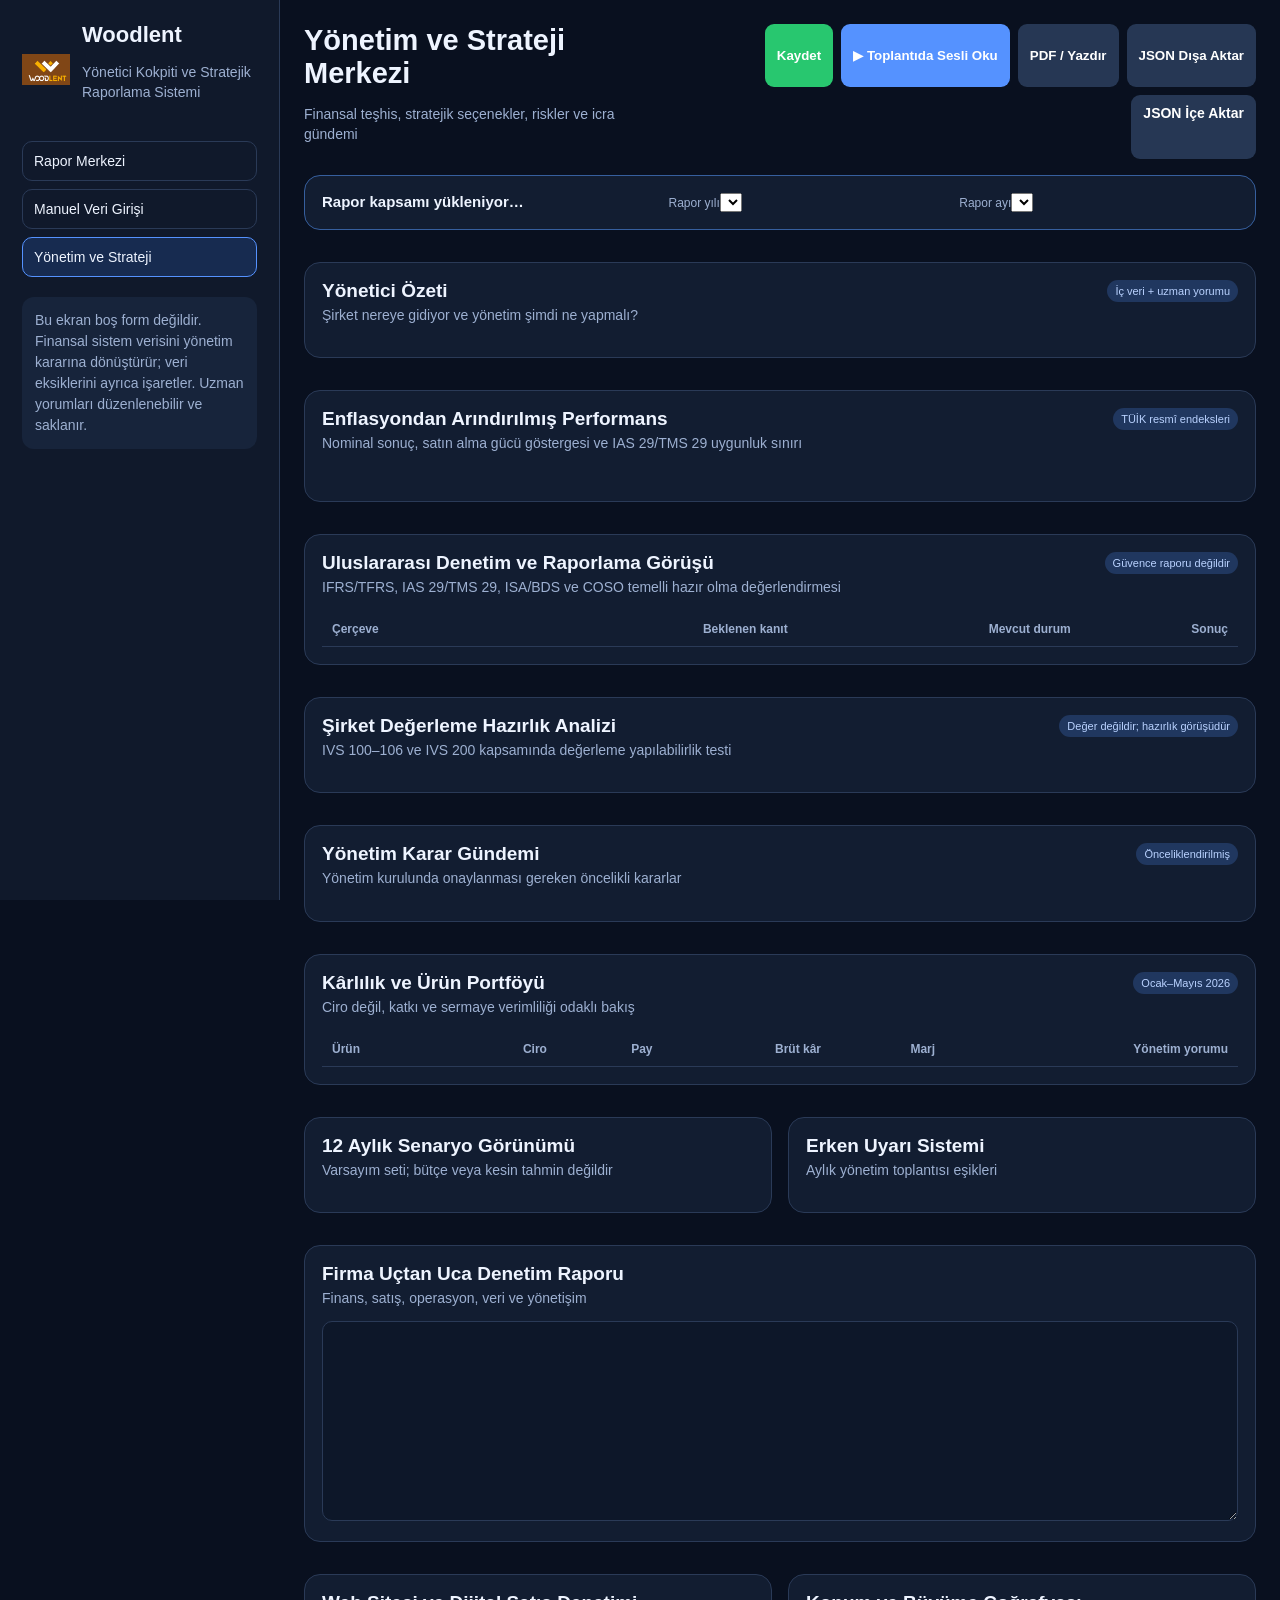
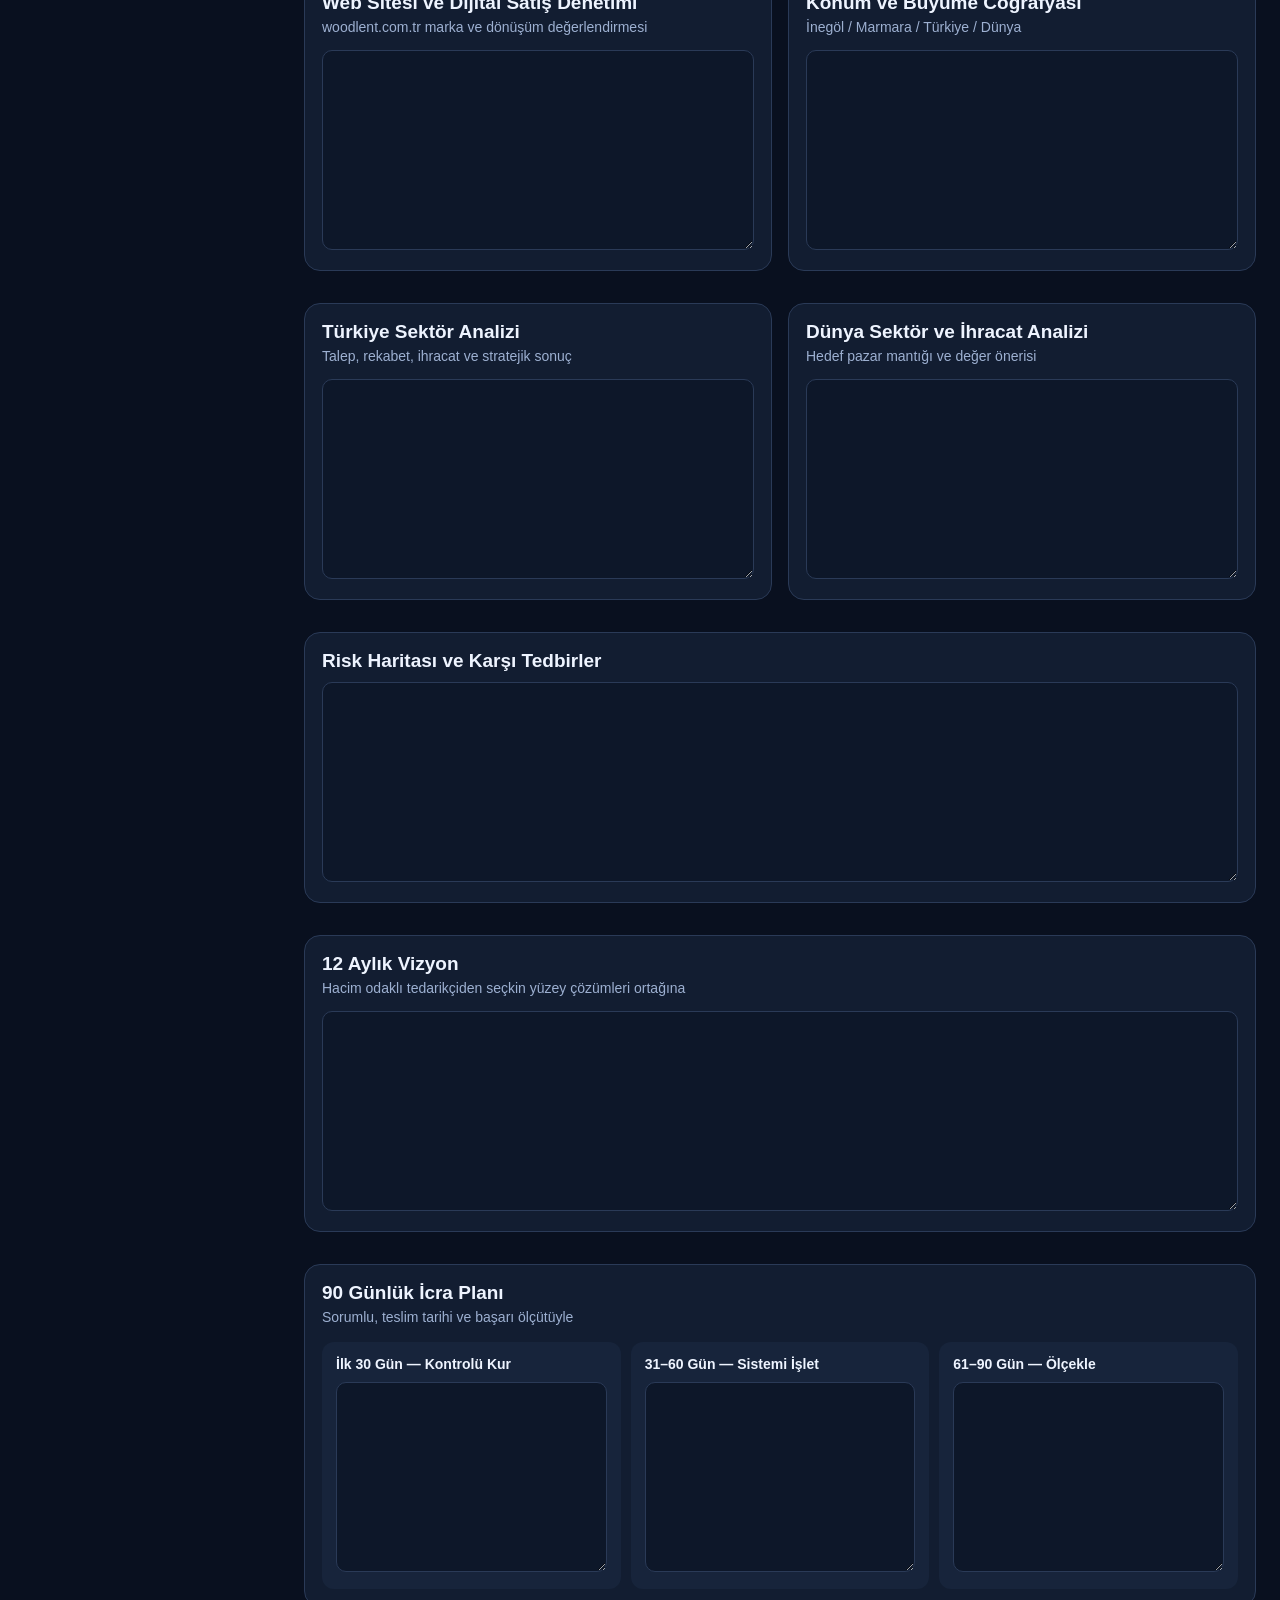
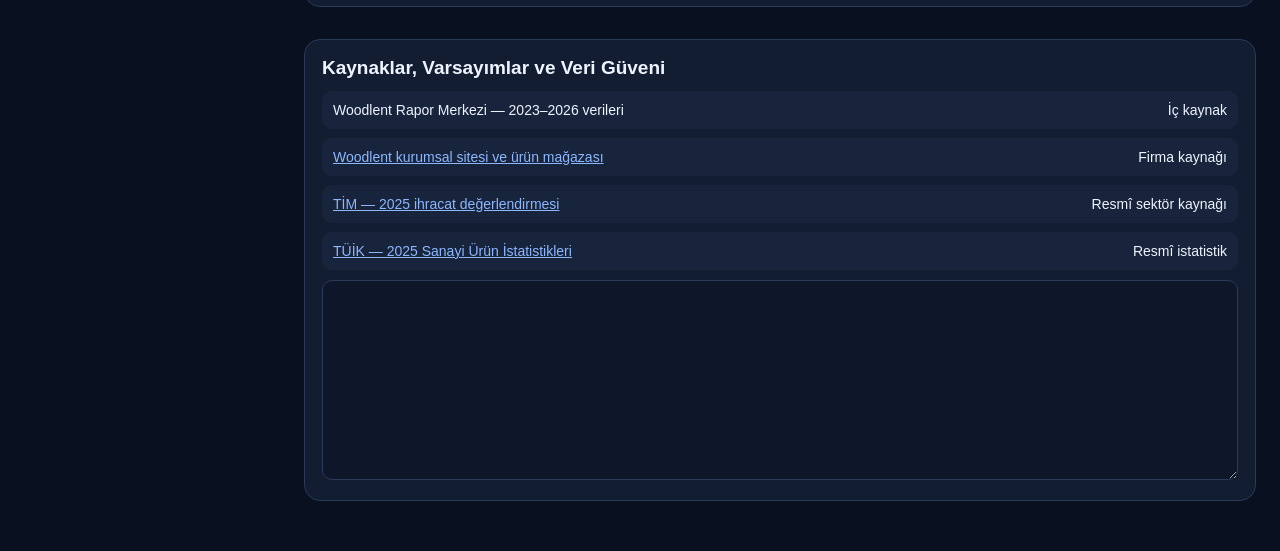
==== commit 21fe5562: "Add inflation adjusted and international standards analysis" ====
--- a/analiz-vizyon.html
+++ b/analiz-vizyon.html
@@ -6,6 +6,9 @@
 <header class="top"><div><h2>Yönetim ve Strateji Merkezi</h2><p class="muted">Finansal teşhis, stratejik seçenekler, riskler ve icra gündemi</p></div><div class="tools"><button class="good" id="save">Kaydet</button><button id="speak">▶ Toplantıda Sesli Oku</button><button class="secondary" id="print">PDF / Yazdır</button><button class="secondary" id="export">JSON Dışa Aktar</button><label class="button secondary" for="import">JSON İçe Aktar</label><input class="file" id="import" type="file" accept=".json"></div></header>
 <section class="period"><div><strong id="reportScope">Rapor kapsamı yükleniyor…</strong><span class="muted" id="reportFreshness"></span></div><label>Rapor yılı<select id="reportYear"></select></label><label>Rapor ayı<select id="reportMonth"></select></label></section><section class="kpis" id="kpis"></section>
 <div class="grid"><section class="card full"><div class="head"><div><h3>Yönetici Özeti</h3><p>Şirket nereye gidiyor ve yönetim şimdi ne yapmalı?</p></div><span class="badge">İç veri + uzman yorumu</span></div><div class="executive" id="executive"></div></section>
+<section class="card full"><div class="head"><div><h3>Enflasyondan Arındırılmış Performans</h3><p>Nominal sonuç, satın alma gücü göstergesi ve IAS 29/TMS 29 uygunluk sınırı</p></div><span class="badge">TÜİK resmî endeksleri</span></div><div class="kpis" id="inflationKpis"></div><div class="executive" id="inflationInterpretation"></div></section>
+<section class="card full"><div class="head"><div><h3>Uluslararası Denetim ve Raporlama Görüşü</h3><p>IFRS/TFRS, IAS 29/TMS 29, ISA/BDS ve COSO temelli hazır olma değerlendirmesi</p></div><span class="badge">Güvence raporu değildir</span></div><div class="tableWrap"><table><thead><tr><th>Çerçeve</th><th>Beklenen kanıt</th><th>Mevcut durum</th><th>Sonuç</th></tr></thead><tbody id="standardsAssessment"></tbody></table></div></section>
+<section class="card full"><div class="head"><div><h3>Şirket Değerleme Hazırlık Analizi</h3><p>IVS 100–106 ve IVS 200 kapsamında değerleme yapılabilirlik testi</p></div><span class="badge">Değer değildir; hazırlık görüşüdür</span></div><div class="executive" id="valuationReadiness"></div></section>
 <section class="card full"><div class="head"><div><h3>Yönetim Karar Gündemi</h3><p>Yönetim kurulunda onaylanması gereken öncelikli kararlar</p></div><span class="badge">Önceliklendirilmiş</span></div><div class="decisions" id="decisions"></div></section>
 <section class="card full"><div class="head"><div><h3>Kârlılık ve Ürün Portföyü</h3><p>Ciro değil, katkı ve sermaye verimliliği odaklı bakış</p></div><span class="badge">Ocak–Mayıs 2026</span></div><div class="tableWrap"><table><thead><tr><th>Ürün</th><th>Ciro</th><th>Pay</th><th>Brüt kâr</th><th>Marj</th><th>Yönetim yorumu</th></tr></thead><tbody id="portfolio"></tbody></table></div></section>
 <section class="card"><div class="head"><div><h3>12 Aylık Senaryo Görünümü</h3><p>Varsayım seti; bütçe veya kesin tahmin değildir</p></div></div><div class="scenarios" id="scenarios"></div></section>
@@ -138,6 +141,7 @@
 const years=Object.keys(REPORT_DATA.years).map(Number).sort((a,b)=>b-a);
 let reportYear=Number(localStorage.getItem("woodlent.reportYear"))||years[0];
 let reportMonth=localStorage.getItem("woodlent.reportMonth")||"all";
+if(!years.includes(reportYear))reportYear=years[0];
 const yearSelect=document.querySelector("#reportYear"),monthSelect=document.querySelector("#reportMonth");
 yearSelect.innerHTML=years.map(y=>`<option value="${y}">${y}</option>`).join("");yearSelect.value=reportYear;
 function availableMonths(y){return (REPORT_DATA.years[y]?.yonPlus||[]).filter(m=>Number(m.total?.ciro)>0)}
@@ -154,6 +158,12 @@
   document.querySelector("#kpis").innerHTML=[["Ciro",M(t.r),compare===null?"Önceki yıl karşılığı yok":`Önceki yıla göre ${compare>=0?"+":""}${P(compare)}`,compare>=0?"green":"red"],["Satılan malın maliyeti",M(t.c),"Satışların "+P(t.c/(t.r||1)),"amber"],["Brüt kâr",M(t.g),"Brüt marj "+P(gm),gm>=.25?"green":"amber"],["Giderler",M(t.e),"Gider oranı "+P(er),"amber"],["Net kâr",M(t.n),"Net marj "+P(nm),t.n>=0?"green":"red"]].map(x=>`<div class="kpi"><span>${x[0]}</span><strong class="${x[3]}">${x[1]}</strong><small>${x[2]}</small></div>`).join("");
   const direction=compare===null?"karşılaştırmalı geçmiş verisi bulunmuyor":compare>=0?`önceki yılın karşı döneminden ${P(compare)} daha yüksek`:`önceki yılın karşı döneminden ${P(Math.abs(compare))} daha düşük`;
   document.querySelector("#executive").innerHTML=`<b>${periodLabel} yönetici özeti:</b> Satışlar ${M(t.r)} ve ${direction}. Satılan malın maliyeti ${M(t.c)}, brüt kâr ${M(t.g)} (marj ${P(gm)}), giderler ${M(t.e)} ve hesaplanan net kâr ${M(t.n)} (marj ${P(nm)}). Bu görünüm seçilen aya ait tarihsel rapordur; yeni ay eklendiğinde “Tümü” görünümü otomatik genişler.`;
+  const cpi2026=[.0484,.0296,.0194,.0418,.0171],inflationMonth=reportMonth==="all"?Math.min(last,5):Math.min(Number(reportMonth),5);
+  const cpi=reportYear===2026&&inflationMonth?cpi2026.slice(0,inflationMonth).reduce((x,v)=>x*(1+v),1)-1:null;
+  const ppi=reportYear===2026&&inflationMonth===5?.1404:null;
+  const purchasingPower=cpi===null?t.n:t.n/(1+cpi);
+  document.querySelector("#inflationKpis").innerHTML=[["Nominal net sonuç",M(t.n),"Sistem gelir tablosu",t.n>=0?"green":"red"],["Kümülatif TÜFE",cpi===null?"Veri yok":P(cpi),reportYear===2026?"TÜİK 2026":"Endeks eklenmeli","amber"],["Kümülatif Yİ-ÜFE",ppi===null?"Veri yok":P(ppi),reportYear===2026?"TÜİK 2026":"Endeks eklenmeli","amber"],["Baz dönem alım gücü",cpi===null?"Hesaplanmadı":M(purchasingPower),"Basit deflatör; IAS 29 değildir",""],["IAS 29 sonucu","Hesaplanamaz","Net parasal pozisyon eksik","red"]].map(x=>`<div class="kpi"><span>${x[0]}</span><strong class="${x[3]}">${x[1]}</strong><small>${x[2]}</small></div>`).join("");
+  document.querySelector("#inflationInterpretation").innerHTML=cpi===null?`<b>${reportYear} için resmî aylık endeks serisi sisteme tanımlı değil.</b> Reel sonuç gösterilmeden önce TÜİK endeksi doğrulanmalıdır.`:`<b>${periodLabel} için TÜFE ${P(cpi)} artmıştır.</b> ${M(t.n)} nominal sonuç, yalnız satın alma gücü göstergesi olarak baz dönem fiyatlarına indirildiğinde ${M(purchasingPower)} eder. Bu basit bölme, IAS 29/TMS 29 finansal tablo düzeltmesi değildir. IAS 29; parasal olmayan kalemlerin endekslenmesini ve net parasal kazanç/kaybın ayrıca hesaplanmasını ister. Bu nedenle “uluslararası standarda uygun enflasyon düzeltilmiş kâr” mevcut bilanço verisiyle raporlanamaz.`;
   const cats={};cur.months.forEach(m=>(m.categories||[]).forEach(c=>{const x=cats[c.name]||={name:c.name,ciro:0,kar:0};x.ciro+=Number(c.ciro||0);x.kar+=Number(c.kar||0);cats[c.name]=x}));
   document.querySelector("#portfolio").innerHTML=Object.values(cats).sort((a,b)=>b.ciro-a.ciro).map(c=>`<tr><td>${c.name}<div class="bar"><i style="width:${c.ciro/(t.r||1)*100}%"></i></div></td><td>${M(c.ciro)}</td><td>${P(c.ciro/(t.r||1))}</td><td>${M(c.kar)}</td><td>${P(c.kar/(c.ciro||1))}</td><td>Seçilen dönemin ürün karması ve katkısı.</td></tr>`).join("");
   const annual=count?t.r/count*12:0;document.querySelector("#scenarios").innerHTML=`<div class="scenario down"><b>Aşağı yönlü</b><h3>${M(annual*.85)}</h3><p>Seçilen dönem hızının %15 altı.</p></div><div class="scenario"><b>Baz</b><h3>${M(annual)}</h3><p>Seçilen dönem hızının yıllıklandırılması.</p></div><div class="scenario up"><b>Yukarı yönlü</b><h3>${M(annual*1.12)}</h3><p>Ürün karmasıyla %12 üstü.</p></div>`;
@@ -161,6 +171,14 @@
 renderMonthOptions();renderDynamicReport();
 yearSelect.onchange=()=>{reportYear=Number(yearSelect.value);reportMonth="all";localStorage.setItem("woodlent.reportYear",reportYear);renderMonthOptions();renderDynamicReport()};
 monthSelect.onchange=()=>{reportMonth=monthSelect.value;localStorage.setItem("woodlent.reportMonth",reportMonth);renderDynamicReport()};
+document.querySelector("#standardsAssessment").innerHTML=[
+["IAS 29 / TMS 29","Aylık genel fiyat endeksi; parasal/parasal olmayan ayrımı; net parasal pozisyon","Gelir tablosu var; bilanço ve parasal pozisyon yok","<span class='red'>Yetersiz — uygunluk iddiası kurulamaz</span>"],
+["IFRS / TFRS sunumu","Bilanço, kâr/zarar, nakit akışı, özkaynak değişimi ve dipnotlar","Yalnız yönetim gelir tablosu ve satış detayları mevcut","<span class='amber'>Kısmi yönetim raporu</span>"],
+["ISA 315 / BDS 315","Risk değerlendirmesi, süreçler, kontroller ve önemli yanlışlık riskleri","Kontrol listesi var; süreç kanıtı ve test örneklemi yok","<span class='amber'>Denetim planı kurulmalı</span>"],
+["ISA 700 / BDS 700","Tam finansal tablo seti ve yeterli, uygun denetim kanıtı","Bağımsız doğrulama ve denetçi kanıtı bulunmuyor","<span class='red'>Denetçi görüşü verilemez</span>"],
+["COSO İç Kontrol","Kontrol ortamı, risk, kontrol faaliyetleri, bilgi-iletişim, izleme","Veri mutabakat ve tanımsız müşteri açıkları mevcut","<span class='red'>Yüksek öncelikli kontrol açığı</span>"]
+].map(r=>`<tr><td><b>${r[0]}</b></td><td>${r[1]}</td><td>${r[2]}</td><td>${r[3]}</td></tr>`).join("");
+document.querySelector("#valuationReadiness").innerHTML=`<b>Bugün güvenilir tek bir şirket değeri açıklamak mümkün değildir.</b> IVS uyumlu değerleme için değerleme tarihi ve amacı, değer standardı, son üç yıllık normalize finansallar, net borç, işletme sermayesi, stok yaşlandırma, kapasite, yatırım ihtiyacı, vergi, ilişkili taraflar ve yönetim bütçesi gerekir.<br><br><b>Gelir yaklaşımı (DCF):</b> serbest nakit akışı, sürdürülebilir büyüme ve WACC eksik. <b>Piyasa yaklaşımı:</b> karşılaştırılabilir şirket/işlem evreni ve normalize EBITDA eksik. <b>Varlık yaklaşımı:</b> stok, makine, gayrimenkul ve borçların gerçeğe uygun değeri eksik. Bu veriler tamamlanana kadar sistem yalnız “değerleme hazırlık skoru” ve duyarlılık tablosu göstermelidir; kesin şirket değeri göstermemelidir.`;
 const D=[[1,"Veriyi temizle ve tek doğruluk kaynağı kur","Tanımsız müşteriyi <%1'e indir; rapor farkını kapat.","10 iş günü"],[2,"Satışı cirodan brüt katkıya yönet","Prim ve fiyat onayını ürün/müşteri katkısına bağla.","30 gün"],[3,"Nakit dönüşümünü görünür yap","13 haftalık nakit, alacak ve stok günü.","2 hafta"],[4,"Kaplamayı kâr motoru olarak ölçekle","MDF müşterisine kaplama/bant paketi ve mimar numunesi.","60 gün"],[5,"İhracatı iki pilotla doğrula","Net katkı ve tekrar sipariş kanıtı olmadan yatırım yapma.","90 gün"]];document.querySelector("#decisions").innerHTML=D.map(d=>`<div class="decision"><b>${d[0]}</b><div><b>${d[1]}</b><p>${d[2]}</p></div><span class="badge">${d[3]}</span></div>`).join("");
 document.querySelector("#alerts").innerHTML=[["danger","Veri kapanışı","Yeni ay yalnız tam veriyle yayımlanmalı."],["","Brüt marj","Alarm <%25; hedef ≥%28."],["","Nakit","Alacak ve stok günü zorunlu."],["","Arşiv","Yıl/ay seçimiyle geçmiş dönem korunur."]].map(a=>`<div class="alert ${a[0]}"><b>${a[1]}</b><p>${a[2]}</p></div>`).join("");
 document.querySelectorAll("[data-field]").forEach(e=>e.value=state[e.dataset.field]||"");function collect(){document.querySelectorAll("[data-field]").forEach(e=>state[e.dataset.field]=e.value)}function save(){collect();state.savedAt=new Date().toISOString();localStorage.setItem(KEY,JSON.stringify(state));document.querySelector("#status").textContent="Son kayıt: "+new Date(state.savedAt).toLocaleString("tr-TR")}document.addEventListener("input",()=>{clearTimeout(window.t);window.t=setTimeout(save,600)});document.querySelector("#save").onclick=save;document.querySelector("#print").onclick=()=>window.print();document.querySelector("#export").onclick=()=>{save();const a=document.createElement("a"),b=new Blob([JSON.stringify(state,null,2)],{type:"application/json"});a.href=URL.createObjectURL(b);a.download="woodlent-strateji.json";a.click()};document.querySelector("#import").onchange=async e=>{try{state={...defaults,...JSON.parse(await e.target.files[0].text())};document.querySelectorAll("[data-field]").forEach(x=>x.value=state[x.dataset.field]||"");save()}catch{alert("Geçerli JSON seçin.")}};document.querySelector("#speak").onclick=()=>{speechSynthesis.cancel();collect();const u=new SpeechSynthesisUtterance(document.querySelector("#executive").innerText+". "+state.companyAudit+". "+state.action30);u.lang="tr-TR";u.rate=.95;speechSynthesis.speak(u)};save();
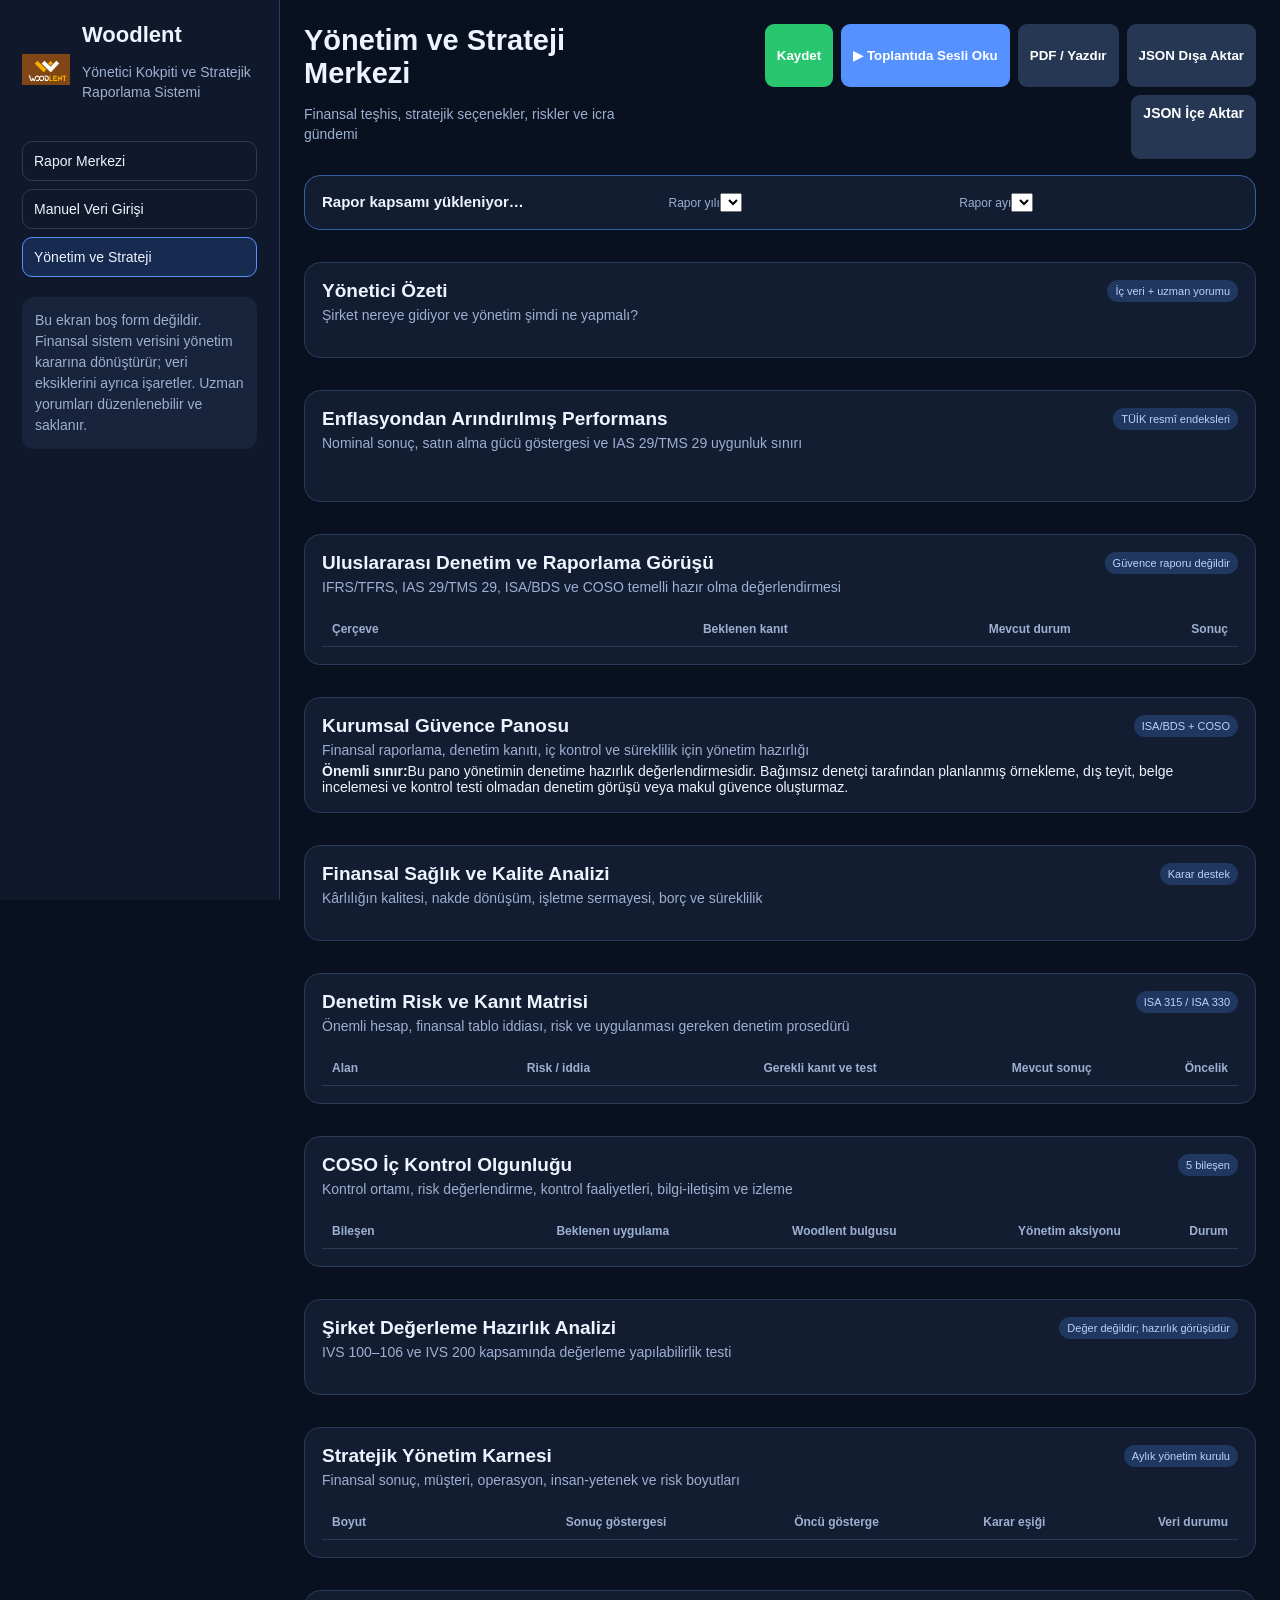
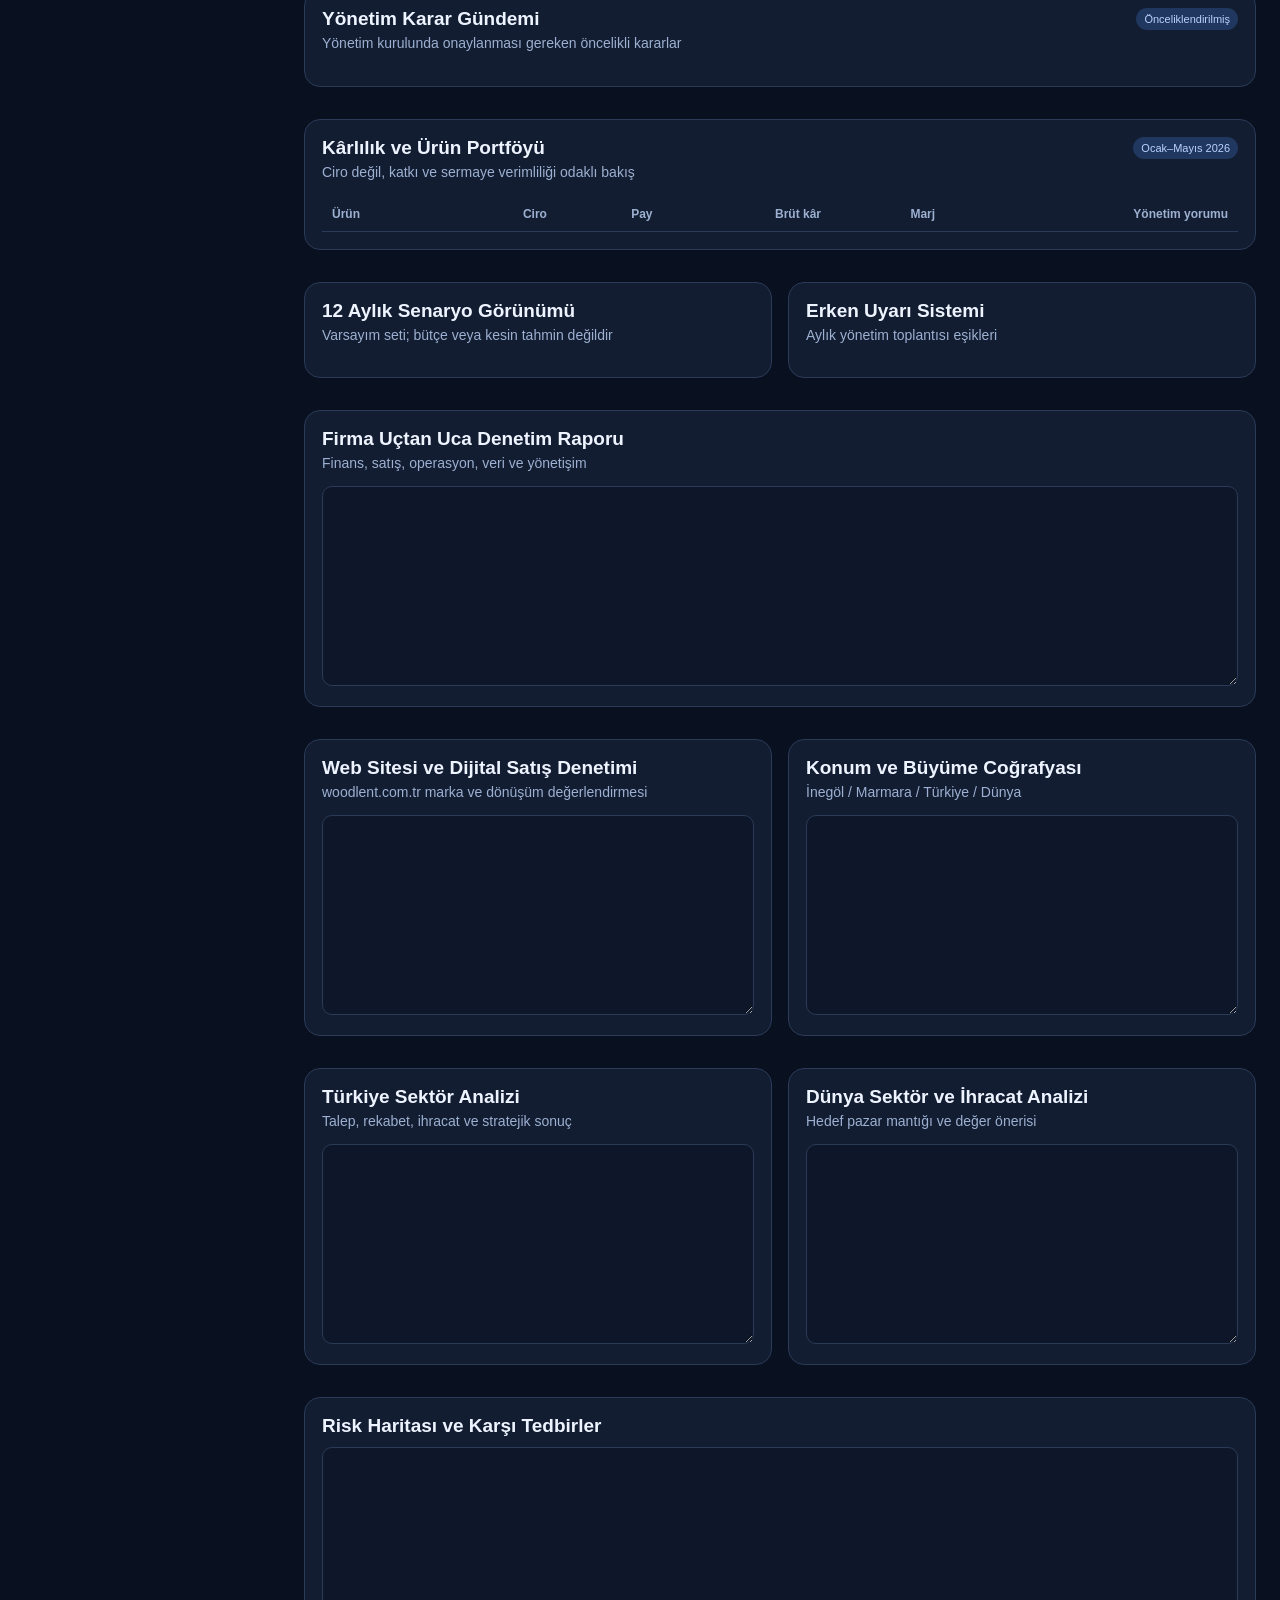
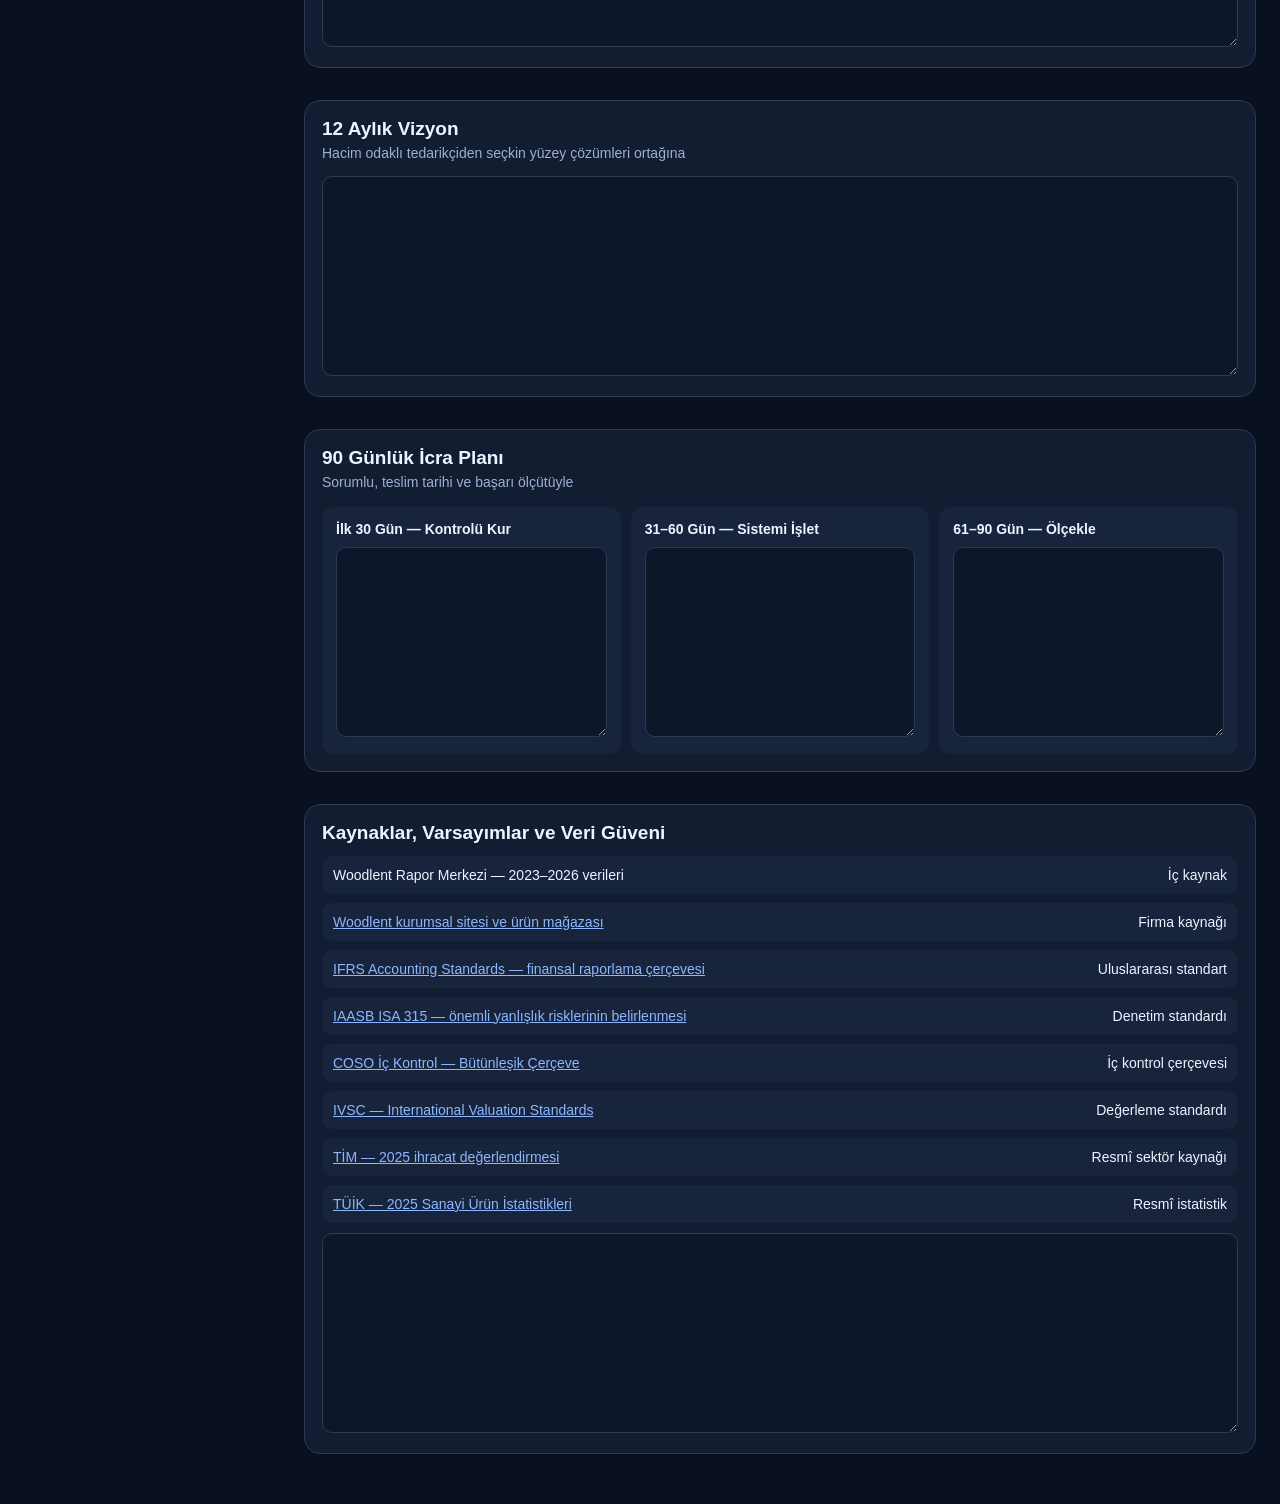
==== commit 183fddf4: "Expand international audit and strategy framework" ====
--- a/analiz-vizyon.html
+++ b/analiz-vizyon.html
@@ -1,5 +1,5 @@
 <!doctype html>
-<html lang="tr"><head><meta charset="UTF-8"><meta name="viewport" content="width=device-width,initial-scale=1"><title>Yönetim ve Strateji Merkezi | Woodlent</title><link rel="icon" href="assets/woodlent-logo.png">
+<html lang="tr"><head><meta charset="UTF-8"><meta name="viewport" content="width=device-width,initial-scale=1,viewport-fit=cover"><title>Yönetim ve Strateji Merkezi | Woodlent</title><link rel="icon" href="assets/woodlent-logo.png"><link rel="stylesheet" href="analysis-mobile.css?v=180820261345">
 <style>
 :root{--bg:#09101f;--side:#10192b;--panel:#121d31;--p2:#17243b;--line:#2a3a57;--txt:#eef4ff;--muted:#9db0d1;--blue:#5592ff;--green:#28c76f;--amber:#f5a524;--red:#f05252}*{box-sizing:border-box}body{margin:0;background:var(--bg);color:var(--txt);font:14px Arial,sans-serif}.shell{display:grid;grid-template-columns:280px 1fr;min-height:100vh}aside{position:sticky;top:0;height:100vh;padding:22px;background:var(--side);border-right:1px solid var(--line)}main{width:100%;max-width:1550px;margin:auto;padding:24px}.brand{display:flex;gap:12px;align-items:center}.brand img{width:48px}.brand h1{margin:0;font-size:22px}.brand p,.muted{color:var(--muted);line-height:1.45}.nav{display:grid;gap:8px;margin-top:24px}.nav a{color:var(--txt);text-decoration:none;padding:11px;border:1px solid var(--line);border-radius:10px}.nav .active{border-color:var(--blue);background:#172b50}.note{margin-top:20px;padding:13px;background:var(--p2);border-radius:12px;color:var(--muted);line-height:1.5}.top{display:flex;justify-content:space-between;gap:18px}.top h2{font-size:29px;margin:0}.tools{display:flex;flex-wrap:wrap;gap:8px;justify-content:flex-end}button,.button{border:0;border-radius:9px;padding:10px 12px;background:var(--blue);color:#fff;font-weight:700;cursor:pointer}.secondary{background:#263754!important}.good{background:var(--green)!important}.period,.card{background:var(--panel);border:1px solid var(--line);border-radius:16px;padding:17px;margin-top:16px}.period{display:grid;grid-template-columns:1.2fr 1fr 1fr;gap:12px;border-color:#365f9e}.period label{color:var(--muted);font-size:12px}.period strong{display:block;font-size:15px}.kpis{display:grid;grid-template-columns:repeat(5,1fr);gap:12px;margin-top:16px}.kpi{background:linear-gradient(145deg,#14223b,#101a2d);border:1px solid var(--line);border-radius:14px;padding:15px}.kpi span,.kpi small{color:var(--muted)}.kpi strong{display:block;font-size:23px;margin:8px 0}.green{color:#64dc95}.amber{color:#ffc15a}.red{color:#ff8585}.grid{display:grid;grid-template-columns:repeat(2,minmax(0,1fr));gap:16px}.full{grid-column:1/-1}.head{display:flex;justify-content:space-between;gap:12px}.head h3{margin:0;font-size:19px}.head p{margin:5px 0;color:var(--muted)}.badge{height:max-content;padding:5px 8px;border-radius:20px;background:#20375f;color:#b9d2ff;font-size:11px}.executive{font-size:15px;line-height:1.7;margin-top:12px}.decisions{display:grid;gap:10px;margin-top:13px}.decision{display:grid;grid-template-columns:38px 1fr auto;gap:12px;background:var(--p2);padding:13px;border-radius:12px}.decision>b{display:grid;place-items:center;width:32px;height:32px;border-radius:9px;background:#264b84}.decision p{margin:4px 0;color:var(--muted);line-height:1.45}.tableWrap{overflow:auto;margin-top:12px}table{width:100%;border-collapse:collapse;min-width:700px}th,td{padding:10px;border-bottom:1px solid var(--line);text-align:right}th:first-child,td:first-child{text-align:left}th{color:var(--muted);font-size:12px}.bar{height:7px;background:#25344f;border-radius:9px;overflow:hidden;margin-top:6px}.bar i{display:block;height:100%;background:var(--blue)}.scenarios,.alerts,.actions{display:grid;grid-template-columns:repeat(3,1fr);gap:10px;margin-top:12px}.scenario,.alert,.action{padding:14px;background:var(--p2);border-radius:12px}.scenario{border-top:3px solid var(--amber)}.scenario.up{border-color:var(--green)}.scenario.down{border-color:var(--red)}.scenario p,.alert p{color:var(--muted);line-height:1.45}.alerts{grid-template-columns:repeat(4,1fr)}.alert{border-left:4px solid var(--amber)}.alert.danger{border-color:var(--red)}textarea,input{width:100%;margin-top:10px;padding:12px;color:var(--txt);background:#0d1729;border:1px solid var(--line);border-radius:10px;font:inherit}textarea{min-height:200px;resize:vertical;line-height:1.6}.action textarea{min-height:190px}.sources{display:grid;gap:9px;margin-top:12px}.source{display:flex;gap:10px;justify-content:space-between;background:var(--p2);padding:11px;border-radius:10px}.source a{color:#8db7ff}.status{color:var(--muted);padding:13px}.file{display:none}@media(max-width:1050px){.shell{display:block}aside{position:static;height:auto}.kpis{grid-template-columns:repeat(2,1fr)}.alerts{grid-template-columns:repeat(2,1fr)}}@media(max-width:700px){main{padding:14px}.top{display:block}.tools{justify-content:flex-start;margin-top:12px}.grid,.period,.kpis,.scenarios,.alerts,.actions{grid-template-columns:1fr}.full{grid-column:auto}}@media print{aside,.tools,.status{display:none}.shell{display:block}body{background:#fff;color:#111}main{max-width:none;padding:0}.card,.period,.kpi,.decision,.scenario,.alert,.action,.source{background:#fff;color:#111;border-color:#bbb;break-inside:avoid}.muted,.head p,.decision p,.scenario p,.alert p{color:#444}textarea,input{background:#fff;color:#111;border:0}.grid{display:block}}
 </style></head><body><div class="shell"><aside><div class="brand"><img src="assets/woodlent-logo.png"><div><h1>Woodlent</h1><p>Yönetici Kokpiti ve Stratejik Raporlama Sistemi</p></div></div><nav class="nav"><a href="index.html">Rapor Merkezi</a><a href="manual.html">Manuel Veri Girişi</a><a class="active" href="analiz-vizyon.html">Yönetim ve Strateji</a></nav><div class="note">Bu ekran boş form değildir. Finansal sistem verisini yönetim kararına dönüştürür; veri eksiklerini ayrıca işaretler. Uzman yorumları düzenlenebilir ve saklanır.</div></aside><main>
@@ -8,7 +8,12 @@
 <div class="grid"><section class="card full"><div class="head"><div><h3>Yönetici Özeti</h3><p>Şirket nereye gidiyor ve yönetim şimdi ne yapmalı?</p></div><span class="badge">İç veri + uzman yorumu</span></div><div class="executive" id="executive"></div></section>
 <section class="card full"><div class="head"><div><h3>Enflasyondan Arındırılmış Performans</h3><p>Nominal sonuç, satın alma gücü göstergesi ve IAS 29/TMS 29 uygunluk sınırı</p></div><span class="badge">TÜİK resmî endeksleri</span></div><div class="kpis" id="inflationKpis"></div><div class="executive" id="inflationInterpretation"></div></section>
 <section class="card full"><div class="head"><div><h3>Uluslararası Denetim ve Raporlama Görüşü</h3><p>IFRS/TFRS, IAS 29/TMS 29, ISA/BDS ve COSO temelli hazır olma değerlendirmesi</p></div><span class="badge">Güvence raporu değildir</span></div><div class="tableWrap"><table><thead><tr><th>Çerçeve</th><th>Beklenen kanıt</th><th>Mevcut durum</th><th>Sonuç</th></tr></thead><tbody id="standardsAssessment"></tbody></table></div></section>
+<section class="card full"><div class="head"><div><h3>Kurumsal Güvence Panosu</h3><p>Finansal raporlama, denetim kanıtı, iç kontrol ve süreklilik için yönetim hazırlığı</p></div><span class="badge">ISA/BDS + COSO</span></div><div class="audit-grid" id="assuranceDashboard"></div><div class="assurance"><b>Önemli sınır:</b><span>Bu pano yönetimin denetime hazırlık değerlendirmesidir. Bağımsız denetçi tarafından planlanmış örnekleme, dış teyit, belge incelemesi ve kontrol testi olmadan denetim görüşü veya makul güvence oluşturmaz.</span></div></section>
+<section class="card full"><div class="head"><div><h3>Finansal Sağlık ve Kalite Analizi</h3><p>Kârlılığın kalitesi, nakde dönüşüm, işletme sermayesi, borç ve süreklilik</p></div><span class="badge">Karar destek</span></div><div class="audit-grid" id="financialDiagnostics"></div><div class="executive" id="financialConclusion"></div></section>
+<section class="card full"><div class="head"><div><h3>Denetim Risk ve Kanıt Matrisi</h3><p>Önemli hesap, finansal tablo iddiası, risk ve uygulanması gereken denetim prosedürü</p></div><span class="badge">ISA 315 / ISA 330</span></div><div class="tableWrap"><table class="matrix"><thead><tr><th>Alan</th><th>Risk / iddia</th><th>Gerekli kanıt ve test</th><th>Mevcut sonuç</th><th>Öncelik</th></tr></thead><tbody id="auditRiskMatrix"></tbody></table></div></section>
+<section class="card full"><div class="head"><div><h3>COSO İç Kontrol Olgunluğu</h3><p>Kontrol ortamı, risk değerlendirme, kontrol faaliyetleri, bilgi-iletişim ve izleme</p></div><span class="badge">5 bileşen</span></div><div class="tableWrap"><table class="matrix"><thead><tr><th>Bileşen</th><th>Beklenen uygulama</th><th>Woodlent bulgusu</th><th>Yönetim aksiyonu</th><th>Durum</th></tr></thead><tbody id="controlMatrix"></tbody></table></div></section>
 <section class="card full"><div class="head"><div><h3>Şirket Değerleme Hazırlık Analizi</h3><p>IVS 100–106 ve IVS 200 kapsamında değerleme yapılabilirlik testi</p></div><span class="badge">Değer değildir; hazırlık görüşüdür</span></div><div class="executive" id="valuationReadiness"></div></section>
+<section class="card full"><div class="head"><div><h3>Stratejik Yönetim Karnesi</h3><p>Finansal sonuç, müşteri, operasyon, insan-yetenek ve risk boyutları</p></div><span class="badge">Aylık yönetim kurulu</span></div><div class="tableWrap"><table class="matrix"><thead><tr><th>Boyut</th><th>Sonuç göstergesi</th><th>Öncü gösterge</th><th>Karar eşiği</th><th>Veri durumu</th></tr></thead><tbody id="strategyScorecard"></tbody></table></div></section>
 <section class="card full"><div class="head"><div><h3>Yönetim Karar Gündemi</h3><p>Yönetim kurulunda onaylanması gereken öncelikli kararlar</p></div><span class="badge">Önceliklendirilmiş</span></div><div class="decisions" id="decisions"></div></section>
 <section class="card full"><div class="head"><div><h3>Kârlılık ve Ürün Portföyü</h3><p>Ciro değil, katkı ve sermaye verimliliği odaklı bakış</p></div><span class="badge">Ocak–Mayıs 2026</span></div><div class="tableWrap"><table><thead><tr><th>Ürün</th><th>Ciro</th><th>Pay</th><th>Brüt kâr</th><th>Marj</th><th>Yönetim yorumu</th></tr></thead><tbody id="portfolio"></tbody></table></div></section>
 <section class="card"><div class="head"><div><h3>12 Aylık Senaryo Görünümü</h3><p>Varsayım seti; bütçe veya kesin tahmin değildir</p></div></div><div class="scenarios" id="scenarios"></div></section>
@@ -21,7 +26,7 @@
 <section class="card full"><div class="head"><div><h3>Risk Haritası ve Karşı Tedbirler</h3></div></div><textarea data-field="riskMap"></textarea></section>
 <section class="card full"><div class="head"><div><h3>12 Aylık Vizyon</h3><p>Hacim odaklı tedarikçiden seçkin yüzey çözümleri ortağına</p></div></div><textarea data-field="vision12"></textarea></section>
 <section class="card full"><div class="head"><div><h3>90 Günlük İcra Planı</h3><p>Sorumlu, teslim tarihi ve başarı ölçütüyle</p></div></div><div class="actions"><div class="action"><b>İlk 30 Gün — Kontrolü Kur</b><textarea data-field="action30"></textarea></div><div class="action"><b>31–60 Gün — Sistemi İşlet</b><textarea data-field="action60"></textarea></div><div class="action"><b>61–90 Gün — Ölçekle</b><textarea data-field="action90"></textarea></div></div></section>
-<section class="card full"><div class="head"><div><h3>Kaynaklar, Varsayımlar ve Veri Güveni</h3></div></div><div class="sources"><div class="source"><span>Woodlent Rapor Merkezi — 2023–2026 verileri</span><span>İç kaynak</span></div><div class="source"><a href="https://woodlent.com.tr/" target="_blank">Woodlent kurumsal sitesi ve ürün mağazası</a><span>Firma kaynağı</span></div><div class="source"><a href="https://tim.org.tr/files/downloads/Ihracat1000/2025/ILK_1000_2025_Kitabi.pdf" target="_blank">TİM — 2025 ihracat değerlendirmesi</a><span>Resmî sektör kaynağı</span></div><div class="source"><a href="https://veriportali.tuik.gov.tr/tr/press/58065" target="_blank">TÜİK — 2025 Sanayi Ürün İstatistikleri</a><span>Resmî istatistik</span></div></div><textarea data-field="updateNotes"></textarea></section></div><div class="status" id="status"></div></main></div>
+<section class="card full"><div class="head"><div><h3>Kaynaklar, Varsayımlar ve Veri Güveni</h3></div></div><div class="sources"><div class="source"><span>Woodlent Rapor Merkezi — 2023–2026 verileri</span><span>İç kaynak</span></div><div class="source"><a href="https://woodlent.com.tr/" target="_blank">Woodlent kurumsal sitesi ve ürün mağazası</a><span>Firma kaynağı</span></div><div class="source"><a href="https://www.ifrs.org/issued-standards/list-of-standards/" target="_blank">IFRS Accounting Standards — finansal raporlama çerçevesi</a><span>Uluslararası standart</span></div><div class="source"><a href="https://www.iaasb.org/publications/isa-315-revised-2019-identifying-and-assessing-risks-material-misstatement" target="_blank">IAASB ISA 315 — önemli yanlışlık risklerinin belirlenmesi</a><span>Denetim standardı</span></div><div class="source"><a href="https://www.coso.org/internal-control" target="_blank">COSO İç Kontrol — Bütünleşik Çerçeve</a><span>İç kontrol çerçevesi</span></div><div class="source"><a href="https://ivsc.org/standards/" target="_blank">IVSC — International Valuation Standards</a><span>Değerleme standardı</span></div><div class="source"><a href="https://tim.org.tr/files/downloads/Ihracat1000/2025/ILK_1000_2025_Kitabi.pdf" target="_blank">TİM — 2025 ihracat değerlendirmesi</a><span>Resmî sektör kaynağı</span></div><div class="source"><a href="https://veriportali.tuik.gov.tr/tr/press/58065" target="_blank">TÜİK — 2025 Sanayi Ürün İstatistikleri</a><span>Resmî istatistik</span></div></div><textarea data-field="updateNotes"></textarea></section></div><div class="status" id="status"></div></main></div>
 <script src="report-data.js"></script><script>
 const KEY="woodlent.strategy.v2",F=n=>new Intl.NumberFormat("tr-TR",{maximumFractionDigits:1}).format(n),M=n=>F(n/1e6)+" Mn ₺",P=n=>F(n*100)+"%";
 const defaults={lastFullMonth:"Mayıs 2026",excludedMonths:"Haziran–Aralık 2026 (veri bulunmadığı için hariç)",
@@ -144,10 +149,11 @@
 if(!years.includes(reportYear))reportYear=years[0];
 const yearSelect=document.querySelector("#reportYear"),monthSelect=document.querySelector("#reportMonth");
 yearSelect.innerHTML=years.map(y=>`<option value="${y}">${y}</option>`).join("");yearSelect.value=reportYear;
-function availableMonths(y){return (REPORT_DATA.years[y]?.yonPlus||[]).filter(m=>Number(m.total?.ciro)>0)}
+function yearRecord(y){return typeof y==="object"&&y?y:REPORT_DATA.years[y]}
+function availableMonths(y){return (yearRecord(y)?.yonPlus||[]).filter(m=>Number(m.total?.ciro)>0)}
 function renderMonthOptions(){const ms=availableMonths(reportYear),last=ms.at(-1)?.month||1;monthSelect.innerHTML=`<option value="all">Tümü (Ocak–${monthNames[last-1]})</option>`+ms.map(m=>`<option value="${m.month}">${monthNames[m.month-1]}</option>`).join("");if(reportMonth!=="all"&&!ms.some(m=>String(m.month)===reportMonth))reportMonth="all";monthSelect.value=reportMonth}
 function expenseFor(y,months){const rows=y.expenseRows||REPORT_DATA.expenseRows||[];return rows.reduce((sum,row)=>sum+months.reduce((a,m)=>a+Number(row[m]||0),0),0)}
-function periodData(y,month,limit=99){const source=availableMonths(y),selected=(month==="all"?source:source.filter(m=>String(m.month)===month)).slice(0,limit);const totals=selected.reduce((a,m)=>({r:a.r+Number(m.total.ciro||0),c:a.c+Number(m.total.maliyet||0),g:a.g+Number(m.total.kar||0)}),{r:0,c:0,g:0});totals.e=expenseFor(y,selected.map(m=>m.month));totals.n=totals.g-totals.e;return{months:selected,totals}}
+function periodData(y,month,limit=99){const record=yearRecord(y),source=availableMonths(record),selected=(month==="all"?source:source.filter(m=>String(m.month)===month)).slice(0,limit);const totals=selected.reduce((a,m)=>({r:a.r+Number(m.total.ciro||0),c:a.c+Number(m.total.maliyet||0),g:a.g+Number(m.total.kar||0)}),{r:0,c:0,g:0});totals.e=expenseFor(record,selected.map(m=>m.month));totals.n=totals.g-totals.e;return{months:selected,totals}}
 function renderDynamicReport(){
   const y=REPORT_DATA.years[reportYear],cur=periodData(y,reportMonth),t=cur.totals,count=cur.months.length;
   const py=REPORT_DATA.years[reportYear-1],prior=py?periodData(py,reportMonth,count):null;
@@ -158,6 +164,16 @@
   document.querySelector("#kpis").innerHTML=[["Ciro",M(t.r),compare===null?"Önceki yıl karşılığı yok":`Önceki yıla göre ${compare>=0?"+":""}${P(compare)}`,compare>=0?"green":"red"],["Satılan malın maliyeti",M(t.c),"Satışların "+P(t.c/(t.r||1)),"amber"],["Brüt kâr",M(t.g),"Brüt marj "+P(gm),gm>=.25?"green":"amber"],["Giderler",M(t.e),"Gider oranı "+P(er),"amber"],["Net kâr",M(t.n),"Net marj "+P(nm),t.n>=0?"green":"red"]].map(x=>`<div class="kpi"><span>${x[0]}</span><strong class="${x[3]}">${x[1]}</strong><small>${x[2]}</small></div>`).join("");
   const direction=compare===null?"karşılaştırmalı geçmiş verisi bulunmuyor":compare>=0?`önceki yılın karşı döneminden ${P(compare)} daha yüksek`:`önceki yılın karşı döneminden ${P(Math.abs(compare))} daha düşük`;
   document.querySelector("#executive").innerHTML=`<b>${periodLabel} yönetici özeti:</b> Satışlar ${M(t.r)} ve ${direction}. Satılan malın maliyeti ${M(t.c)}, brüt kâr ${M(t.g)} (marj ${P(gm)}), giderler ${M(t.e)} ve hesaplanan net kâr ${M(t.n)} (marj ${P(nm)}). Bu görünüm seçilen aya ait tarihsel rapordur; yeni ay eklendiğinde “Tümü” görünümü otomatik genişler.`;
+  const evidenceCoverage=2,requiredFinancialSets=5;
+  document.querySelector("#financialDiagnostics").innerHTML=[
+    ["Kârlılık","Hesaplanıyor",`Brüt marj ${P(gm)} · net marj ${P(nm)}`,gm>=.28?"green":"amber"],
+    ["Kâr kalitesi","Doğrulanamadı","Faaliyet nakit akışı ve tahakkuk köprüsü eksik","red"],
+    ["İşletme sermayesi","Ölçülemiyor","Alacak, stok ve ticari borç günleri eksik","red"],
+    ["Likidite / borç","Ölçülemiyor","Nakit, finansal borç, faiz ve vade planı eksik","red"],
+    ["Süreklilik","Test gerekli","En az 12 aylık nakit tahmini ve stres senaryosu eksik","amber"],
+    ["Rapor bütünlüğü",`${evidenceCoverage}/${requiredFinancialSets} temel tablo`,`Gelir tablosu ve satış detayı var; bilanço, nakit akışı ve özkaynak eksik`,`red`]
+  ].map(x=>`<div class="audit-box"><span>${x[0]}</span><strong class="${x[3]}">${x[1]}</strong><small>${x[2]}</small></div>`).join("");
+  document.querySelector("#financialConclusion").innerHTML=`<b>Yönetim sonucu:</b> ${periodLabel} kârlılığı hesaplanabilir; ancak kârın nakde dönüşümü, borç taşıma kapasitesi ve işletmenin sürekliliği hakkında sonuç verilemez. Yönetim paketi bilanço, nakit akış tablosu, 13 haftalık nakit tahmini, alacak/stok/borç yaşlandırması ve banka mutabakatı eklenmeden “finansal olarak güçlü” hükmü üretmemelidir.`;
   const cpi2026=[.0484,.0296,.0194,.0418,.0171],inflationMonth=reportMonth==="all"?Math.min(last,5):Math.min(Number(reportMonth),5);
   const cpi=reportYear===2026&&inflationMonth?cpi2026.slice(0,inflationMonth).reduce((x,v)=>x*(1+v),1)-1:null;
   const ppi=reportYear===2026&&inflationMonth===5?.1404:null;
@@ -175,9 +191,44 @@
 ["IAS 29 / TMS 29","Aylık genel fiyat endeksi; parasal/parasal olmayan ayrımı; net parasal pozisyon","Gelir tablosu var; bilanço ve parasal pozisyon yok","<span class='red'>Yetersiz — uygunluk iddiası kurulamaz</span>"],
 ["IFRS / TFRS sunumu","Bilanço, kâr/zarar, nakit akışı, özkaynak değişimi ve dipnotlar","Yalnız yönetim gelir tablosu ve satış detayları mevcut","<span class='amber'>Kısmi yönetim raporu</span>"],
 ["ISA 315 / BDS 315","Risk değerlendirmesi, süreçler, kontroller ve önemli yanlışlık riskleri","Kontrol listesi var; süreç kanıtı ve test örneklemi yok","<span class='amber'>Denetim planı kurulmalı</span>"],
+["ISA 240 / BDS 240","Hile riski, yönetimin kontrolleri aşması, yevmiye ve tahmin testleri","Yevmiye verisi, kullanıcı izi ve ilişkili taraf kanıtı yok","<span class='red'>Hile testi yapılamıyor</span>"],
+["IAS 1 + ISA 570","En az 12 aylık süreklilik değerlendirmesi, nakit tahmini ve stres senaryoları","Bütçe, borç vade planı ve nakit akışı yok","<span class='red'>Süreklilik sonucu verilemez</span>"],
 ["ISA 700 / BDS 700","Tam finansal tablo seti ve yeterli, uygun denetim kanıtı","Bağımsız doğrulama ve denetçi kanıtı bulunmuyor","<span class='red'>Denetçi görüşü verilemez</span>"],
 ["COSO İç Kontrol","Kontrol ortamı, risk, kontrol faaliyetleri, bilgi-iletişim, izleme","Veri mutabakat ve tanımsız müşteri açıkları mevcut","<span class='red'>Yüksek öncelikli kontrol açığı</span>"]
 ].map(r=>`<tr><td><b>${r[0]}</b></td><td>${r[1]}</td><td>${r[2]}</td><td>${r[3]}</td></tr>`).join("");
+document.querySelector("#assuranceDashboard").innerHTML=[
+["Finansal tablo seti","2 / 5","Bilanço, nakit akışı ve özkaynak değişimi eksik","red"],
+["Denetim kanıtı","Başlanmadı","Dış teyit, örneklem ve belge testi yapılmadı","red"],
+["İç kontrol","Düşük olgunluk","Süreç sahipliği ve kontrol kanıtı standardize değil","red"],
+["Veri güvenilirliği","Kısmi","Tanımsız müşteri ve rapor mutabakat farkı var","amber"],
+["Süreklilik","Açık","12 aylık nakit ve stres testi bulunmuyor","amber"],
+["Hile riski","Test edilmedi","Yevmiye analizi, yetki çakışması ve olağandışı işlem testi yok","red"],
+["Değerleme","Hazırlık aşaması","Normalize EBITDA, net borç ve tahmin seti eksik","amber"],
+["Stratejik icra","Kuruluyor","Sorumlu, eşik ve kapanış kanıtı aylık izlenmeli","amber"]
+].map(x=>`<div class="audit-box"><span>${x[0]}</span><strong class="${x[3]}">${x[1]}</strong><small>${x[2]}</small></div>`).join("");
+document.querySelector("#auditRiskMatrix").innerHTML=[
+["Hasılat ve alacaklar","Gerçekleşme, tamlık, dönem ayırımı; tanımsız müşteri ve erken gelir kaydı riski","Fatura–sevk–sipariş üçlü eşleştirme; dönem sonu kesim testi; müşteri dış teyidi; iade/iskonto analizi","Satış detayı var, dış teyit ve kesim testi yok","Yüksek","red"],
+["Stok ve satılan malın maliyeti","Mevcudiyet, değerleme, yavaş/hurda stok ve reçete maliyeti riski","Fiziki sayım gözlemi; sayım–ERP mutabakatı; net gerçekleşebilir değer; yaşlandırma; reçete ve fire testi","Bilanço stoku, sayım ve yaşlandırma yok","Yüksek","red"],
+["Nakit ve bankalar","Mevcudiyet, haklar, kayıt dışı hareket ve mutabakat riski","Banka dış teyidi; ekstre–defter mutabakatı; dönem sonrası hareket ve yetki testi","Nakit/banka bakiyesi paylaşılmamış","Yüksek","red"],
+["Borçlar ve giderler","Tamlık; kaydedilmemiş borç ve yanlış dönem riski","Tedarikçi teyidi; dönem sonrası ödeme taraması; fatura ve gider tahakkuk testi","Gider tablosu var, borç ve ödeme kanıtı yok","Yüksek","red"],
+["Maddi duran varlıklar","Mevcudiyet, sahiplik, faydalı ömür, değer düşüklüğü ve CAPEX/OPEX ayrımı","Sabit kıymet sayımı; fatura/tapu; amortisman yeniden hesaplama; değer düşüklüğü göstergesi","Sabit kıymet listesi bulunmuyor","Orta-Yüksek","amber"],
+["Yevmiye ve hile","Yönetimin kontrolleri aşması, ilişkili taraf ve olağandışı kayıt riski","Kullanıcı/yetki analizi; mesai dışı ve manuel fiş taraması; ilişkili taraf teyidi; yönetim tahmini geriye dönük testi","Yevmiye defteri ve kullanıcı izi yok","Yüksek","red"],
+["Vergi ve mevzuat","Cari/ertelenmiş vergi, KDV, gümrük ve teşvik riski","Beyanname–defter mutabakatı; vergi karşılığı; gümrük dosyası ve teşvik şartı testi","2026 vergi satırı bulunmuyor","Yüksek","red"]
+].map(r=>`<tr><td><b>${r[0]}</b></td><td>${r[1]}</td><td>${r[2]}</td><td>${r[3]}</td><td><span class="status-pill ${r[5]}">${r[4]}</span></td></tr>`).join("");
+document.querySelector("#controlMatrix").innerHTML=[
+["Kontrol ortamı","Yetki matrisi, görevler ayrılığı, etik/ihbar, yönetim gözetimi","Süreç sahibi ve onay kanıtı sistemde görünmüyor","Yetki matrisi; çakışan roller; aylık yönetim onay tutanağı","Kritik","red"],
+["Risk değerlendirme","Finansal, operasyonel, hile ve BT risk envanteri","Risk listesi var; olasılık-etki, kontrol sahibi ve artık risk ölçümü yok","Kurumsal risk kaydı ve üç aylık yeniden değerlendirme","Geliştirilmeli","amber"],
+["Kontrol faaliyetleri","Mutabakat, onay, limit, erişim ve otomatik kontroller","Müşteri kodu ve rapor mutabakat açıkları kontrol tasarımını zayıflatıyor","Kapanış kontrol listesi; zorunlu alan; fiyat/vade/iskonto onayı","Kritik","red"],
+["Bilgi ve iletişim","Tek veri sözlüğü, zamanında ve izlenebilir raporlama","Birden fazla rapor arasında kapsam farkı bulunuyor","KPI sözlüğü; veri sahibi; kaynak–rapor soy ağacı; versiyonlama","Kritik","red"],
+["İzleme","Kontrol kanıtı, istisna takibi ve düzeltici faaliyet kapanışı","Aksiyonların etkinlik testi ve kapanış kanıtı yok","Aylık istisna panosu; sorumlu/tarih; iç kontrol öz değerlendirmesi","Başlanmalı","amber"]
+].map(r=>`<tr><td><b>${r[0]}</b></td><td>${r[1]}</td><td>${r[2]}</td><td>${r[3]}</td><td><span class="status-pill ${r[5]}">${r[4]}</span></td></tr>`).join("");
+document.querySelector("#strategyScorecard").innerHTML=[
+["Finansal","Serbest nakit akışı, ROIC, net borç/FAVÖK","Brüt katkı, fiyat-maliyet farkı, nakit dönüşüm süresi","Negatif FCF; marj <%25; tahsilat/stok günü hedef üstü","Kısmi"],
+["Müşteri","Müşteri kârlılığı, elde tutma, yoğunlaşma","Teklif dönüşümü, tekrar sipariş, gecikmiş alacak","İlk 10 müşteri payı/limit aşımı; kayıp müşteri artışı","Eksik"],
+["Operasyon","OTIF, kapasite, kalite maliyeti, fire","Termin sapması, yeniden işleme, numune süresi","OTIF <%95; fire ve iade hedef üstü","Eksik"],
+["İnsan ve yetenek","Kritik rol yedeği, üretkenlik, yetkinlik","Devamsızlık, eğitim, öneri ve güvenlik olayları","Kritik rolde yedek yok; iş kazası; devir artışı","Eksik"],
+["Risk ve dayanıklılık","Risk iştahı, süreklilik, siber/tedarik dayanıklılığı","Tek tedarikçi payı, yedekleme testi, kur maruziyeti","Kritik tedarik/BT kesintisi; açık kur pozisyonu limit üstü","Eksik"]
+].map(r=>`<tr><td><b>${r[0]}</b></td><td>${r[1]}</td><td>${r[2]}</td><td>${r[3]}</td><td><span class="status-pill ${r[4]==="Kısmi"?"amber":"red"}">${r[4]}</span></td></tr>`).join("");
 document.querySelector("#valuationReadiness").innerHTML=`<b>Bugün güvenilir tek bir şirket değeri açıklamak mümkün değildir.</b> IVS uyumlu değerleme için değerleme tarihi ve amacı, değer standardı, son üç yıllık normalize finansallar, net borç, işletme sermayesi, stok yaşlandırma, kapasite, yatırım ihtiyacı, vergi, ilişkili taraflar ve yönetim bütçesi gerekir.<br><br><b>Gelir yaklaşımı (DCF):</b> serbest nakit akışı, sürdürülebilir büyüme ve WACC eksik. <b>Piyasa yaklaşımı:</b> karşılaştırılabilir şirket/işlem evreni ve normalize EBITDA eksik. <b>Varlık yaklaşımı:</b> stok, makine, gayrimenkul ve borçların gerçeğe uygun değeri eksik. Bu veriler tamamlanana kadar sistem yalnız “değerleme hazırlık skoru” ve duyarlılık tablosu göstermelidir; kesin şirket değeri göstermemelidir.`;
 const D=[[1,"Veriyi temizle ve tek doğruluk kaynağı kur","Tanımsız müşteriyi <%1'e indir; rapor farkını kapat.","10 iş günü"],[2,"Satışı cirodan brüt katkıya yönet","Prim ve fiyat onayını ürün/müşteri katkısına bağla.","30 gün"],[3,"Nakit dönüşümünü görünür yap","13 haftalık nakit, alacak ve stok günü.","2 hafta"],[4,"Kaplamayı kâr motoru olarak ölçekle","MDF müşterisine kaplama/bant paketi ve mimar numunesi.","60 gün"],[5,"İhracatı iki pilotla doğrula","Net katkı ve tekrar sipariş kanıtı olmadan yatırım yapma.","90 gün"]];document.querySelector("#decisions").innerHTML=D.map(d=>`<div class="decision"><b>${d[0]}</b><div><b>${d[1]}</b><p>${d[2]}</p></div><span class="badge">${d[3]}</span></div>`).join("");
 document.querySelector("#alerts").innerHTML=[["danger","Veri kapanışı","Yeni ay yalnız tam veriyle yayımlanmalı."],["","Brüt marj","Alarm <%25; hedef ≥%28."],["","Nakit","Alacak ve stok günü zorunlu."],["","Arşiv","Yıl/ay seçimiyle geçmiş dönem korunur."]].map(a=>`<div class="alert ${a[0]}"><b>${a[1]}</b><p>${a[2]}</p></div>`).join("");
--- a/analysis-mobile.css
+++ b/analysis-mobile.css
@@ -0,0 +1,30 @@
+@media(max-width:900px){
+  html,body{max-width:100%;overflow-x:hidden}
+  .shell{display:block}
+  aside{position:sticky!important;top:0;z-index:40;height:auto!important;padding:9px 11px!important;border-right:0!important;border-bottom:1px solid var(--line)}
+  .brand{gap:8px}.brand img{width:36px!important;height:36px}.brand h1{font-size:17px!important}.brand p{display:none}
+  .nav{display:flex!important;grid-template-columns:none!important;gap:7px!important;margin-top:8px!important;overflow-x:auto;padding-bottom:4px;scrollbar-width:none;scroll-snap-type:x proximity}
+  .nav::-webkit-scrollbar{display:none}.nav a{flex:0 0 auto;min-height:42px;padding:10px 13px!important;white-space:nowrap;scroll-snap-align:start}
+  aside .note{display:none}
+  main{padding:12px!important;padding-bottom:max(18px,env(safe-area-inset-bottom))!important}
+  .top{display:block!important}.top h2{font-size:23px!important}.tools{display:grid!important;grid-template-columns:1fr 1fr;gap:8px!important;margin-top:12px;justify-content:stretch!important}
+  .tools button,.tools .button{display:flex;align-items:center;justify-content:center;min-height:48px;padding:10px!important;text-align:center}
+  .period{grid-template-columns:1fr 1fr!important;padding:13px!important}.period>div{grid-column:1/-1}.period select{min-height:46px;font-size:16px}
+  .kpis{grid-template-columns:1fr 1fr!important;gap:9px!important}.kpi{padding:12px!important}.kpi strong{font-size:19px!important}
+  .grid{grid-template-columns:1fr!important;gap:12px!important}.full{grid-column:auto!important}.card{margin-top:0!important;padding:14px!important;border-radius:14px!important}
+  .head{display:block!important}.badge{display:inline-block;margin-top:8px}.head h3{font-size:18px!important}
+  .executive{font-size:14px!important;line-height:1.6!important}
+  textarea{min-height:240px!important;font-size:16px!important;line-height:1.55!important}
+  .actions,.scenarios,.alerts{grid-template-columns:1fr!important}.decision{grid-template-columns:36px 1fr!important}.decision .badge{grid-column:2}
+  .tableWrap{margin-left:-14px;margin-right:-14px;padding:0 14px;overflow-x:auto;-webkit-overflow-scrolling:touch;overscroll-behavior-x:contain}
+  table{min-width:720px!important}th,td{padding:9px!important}
+  .source{display:block!important}.source span{display:block;margin-top:6px;color:var(--muted)}
+}
+@media(max-width:520px){
+  .top h2{font-size:20px!important}.top p{font-size:12px}
+  .tools{grid-template-columns:1fr!important}.tools button,.tools .button{width:100%}
+  .period,.kpis{grid-template-columns:1fr!important}.period>div{grid-column:auto}
+  .kpi strong{font-size:21px!important}.card{padding:12px!important}.tableWrap{margin-left:-12px;margin-right:-12px;padding:0 12px}
+  .scenarios{display:flex!important;overflow-x:auto;scroll-snap-type:x mandatory}.scenario{flex:0 0 88%;scroll-snap-align:start}
+}
+
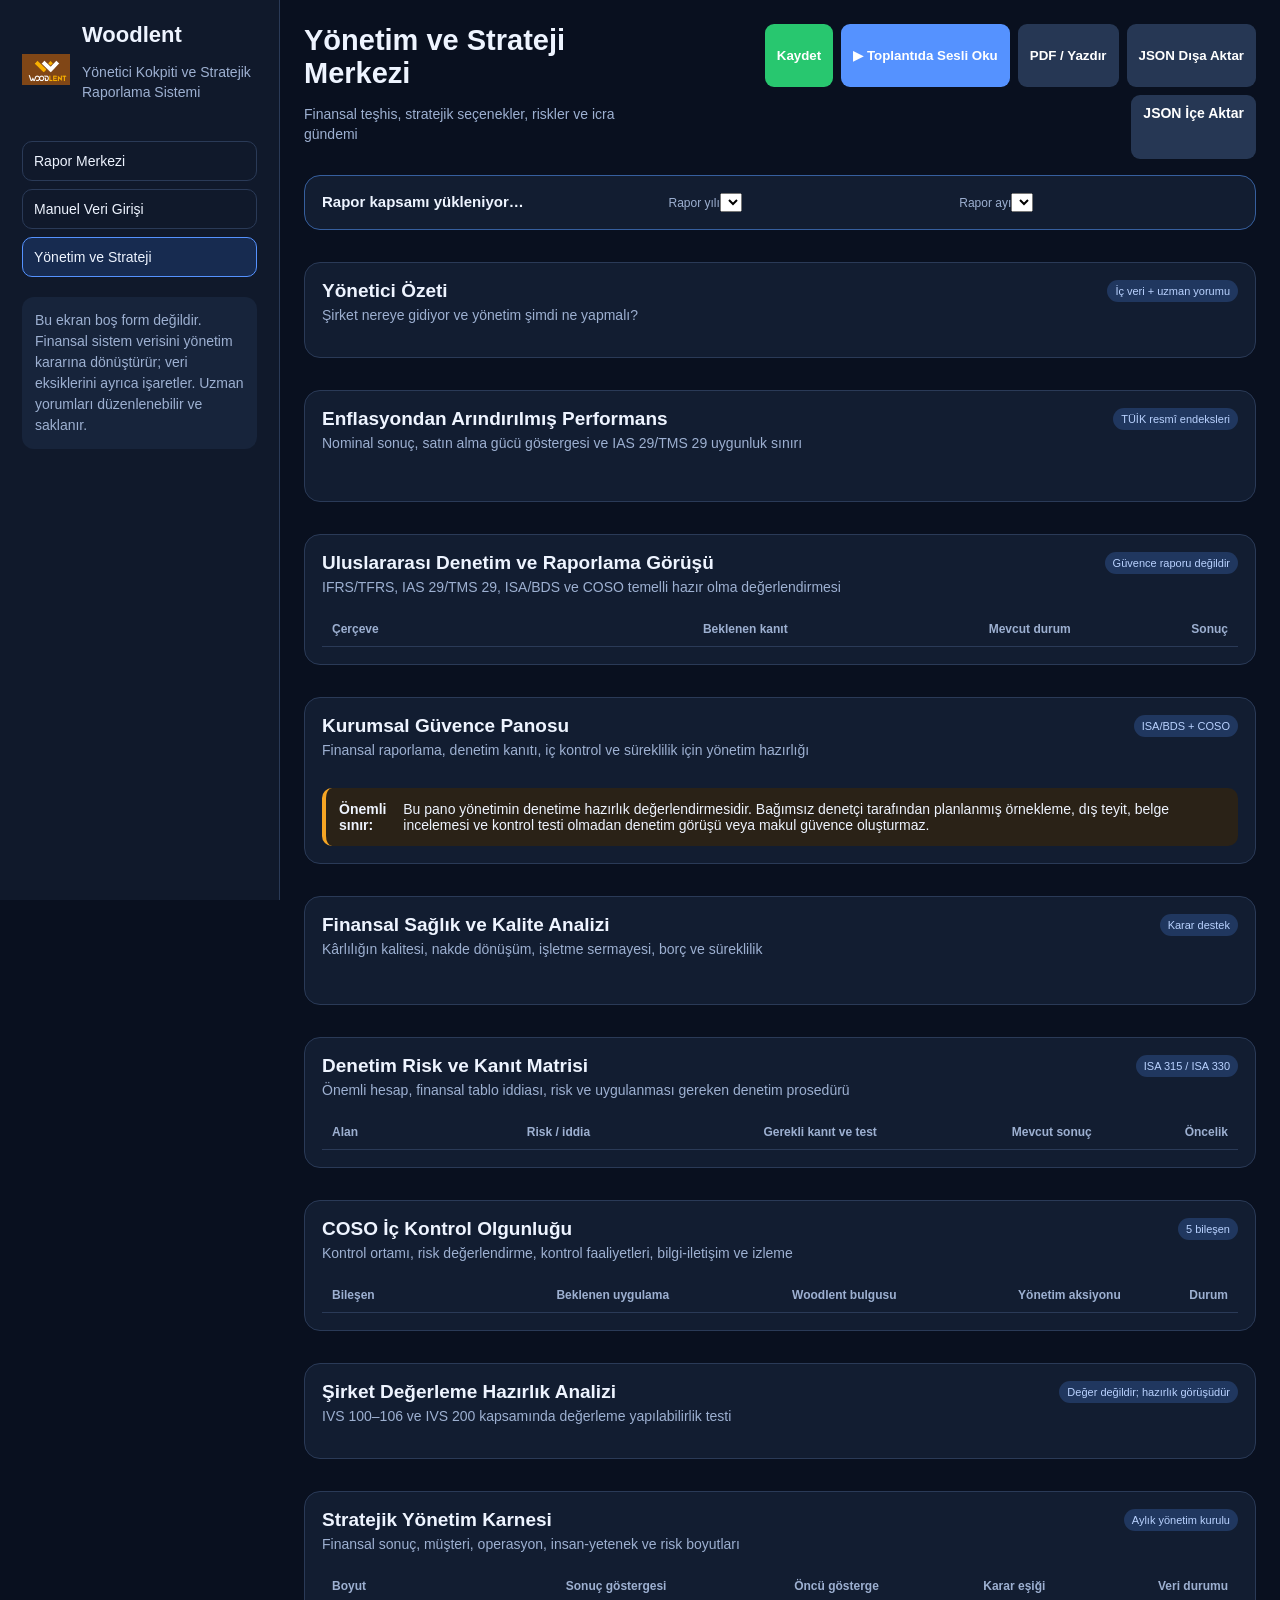
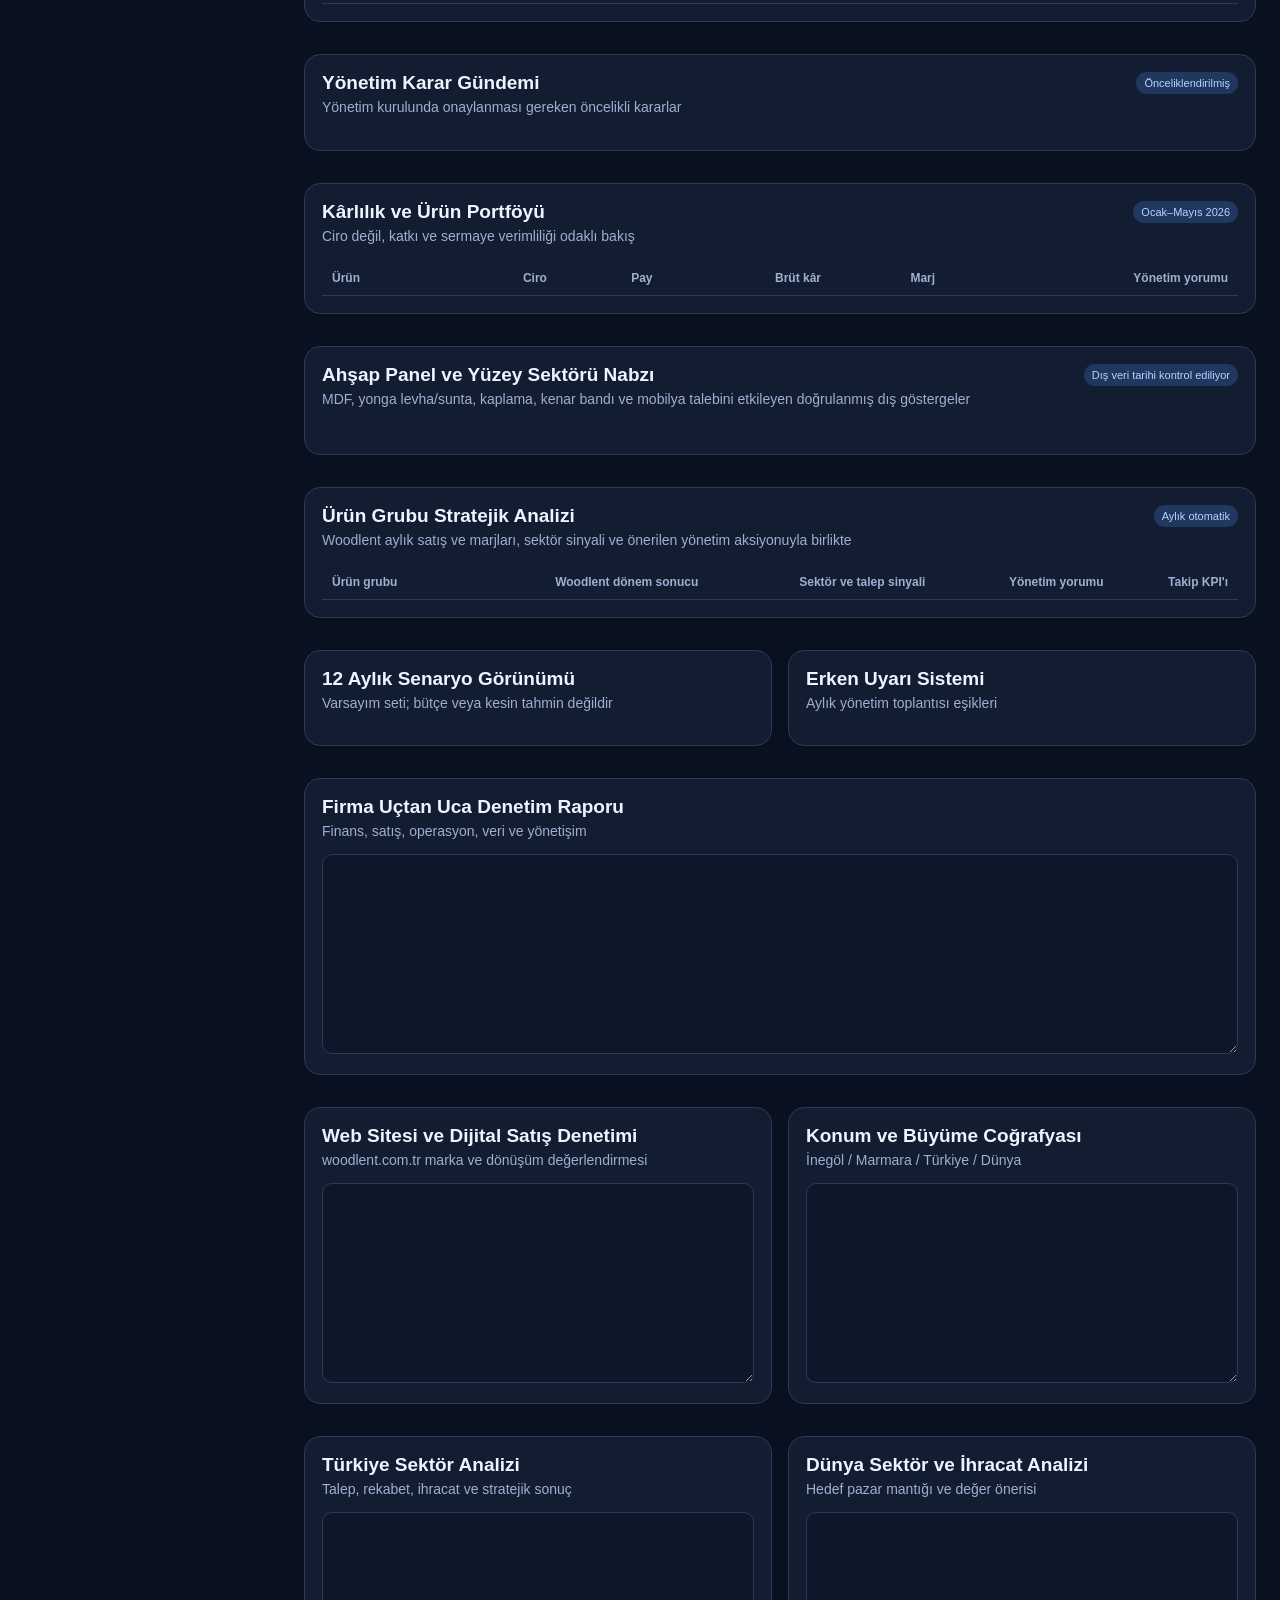
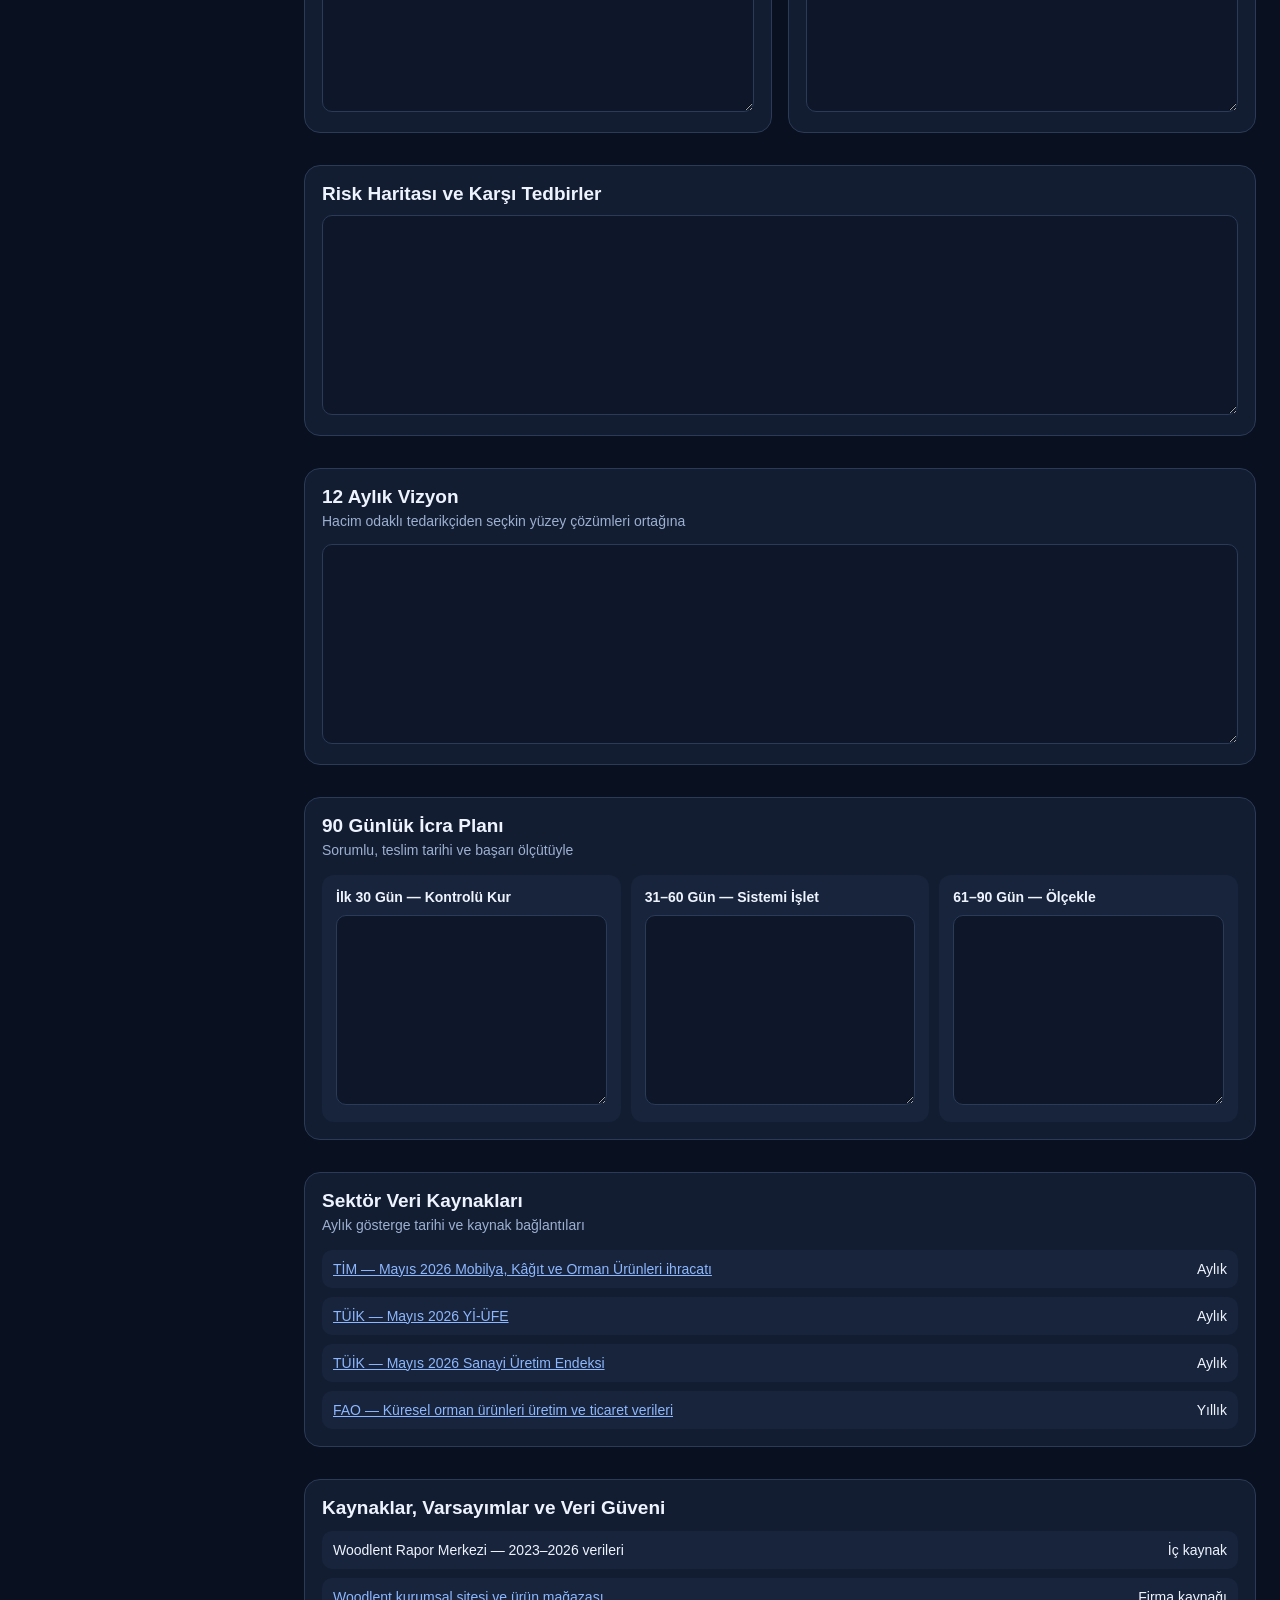
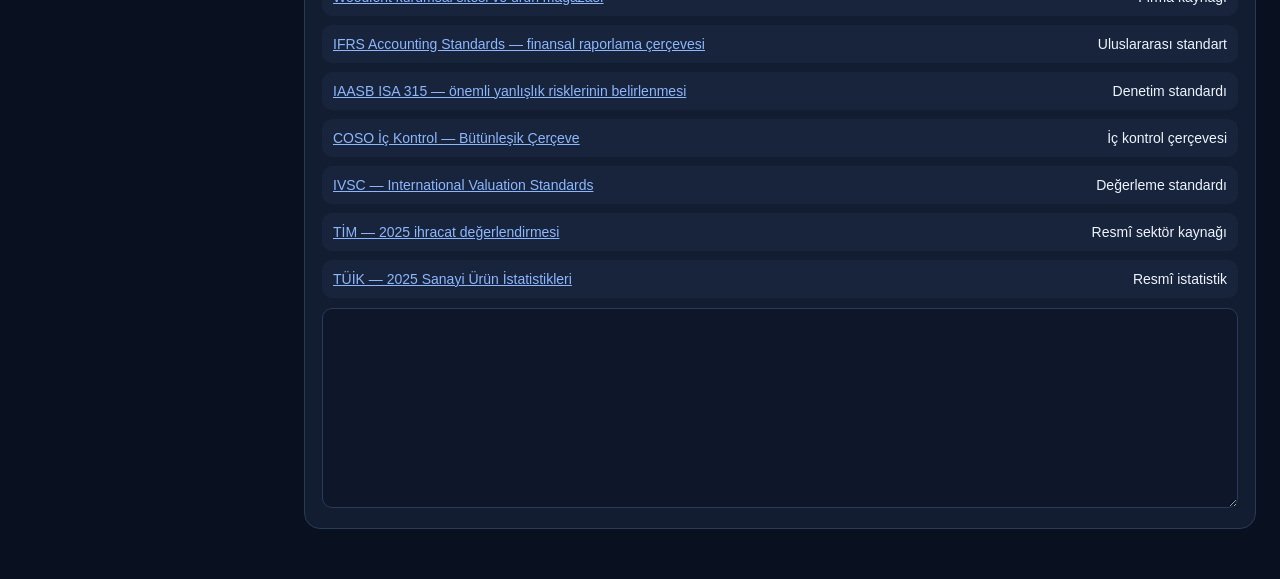
==== commit f59da3a0: "Add monthly wood panel sector intelligence" ====
--- a/analiz-vizyon.html
+++ b/analiz-vizyon.html
@@ -16,6 +16,8 @@
 <section class="card full"><div class="head"><div><h3>Stratejik Yönetim Karnesi</h3><p>Finansal sonuç, müşteri, operasyon, insan-yetenek ve risk boyutları</p></div><span class="badge">Aylık yönetim kurulu</span></div><div class="tableWrap"><table class="matrix"><thead><tr><th>Boyut</th><th>Sonuç göstergesi</th><th>Öncü gösterge</th><th>Karar eşiği</th><th>Veri durumu</th></tr></thead><tbody id="strategyScorecard"></tbody></table></div></section>
 <section class="card full"><div class="head"><div><h3>Yönetim Karar Gündemi</h3><p>Yönetim kurulunda onaylanması gereken öncelikli kararlar</p></div><span class="badge">Önceliklendirilmiş</span></div><div class="decisions" id="decisions"></div></section>
 <section class="card full"><div class="head"><div><h3>Kârlılık ve Ürün Portföyü</h3><p>Ciro değil, katkı ve sermaye verimliliği odaklı bakış</p></div><span class="badge">Ocak–Mayıs 2026</span></div><div class="tableWrap"><table><thead><tr><th>Ürün</th><th>Ciro</th><th>Pay</th><th>Brüt kâr</th><th>Marj</th><th>Yönetim yorumu</th></tr></thead><tbody id="portfolio"></tbody></table></div></section>
+<section class="card full"><div class="head"><div><h3>Ahşap Panel ve Yüzey Sektörü Nabzı</h3><p>MDF, yonga levha/sunta, kaplama, kenar bandı ve mobilya talebini etkileyen doğrulanmış dış göstergeler</p></div><span class="badge" id="sectorFreshness">Dış veri tarihi kontrol ediliyor</span></div><div class="audit-grid" id="sectorPulse"></div><div class="executive" id="sectorInterpretation"></div></section>
+<section class="card full"><div class="head"><div><h3>Ürün Grubu Stratejik Analizi</h3><p>Woodlent aylık satış ve marjları, sektör sinyali ve önerilen yönetim aksiyonuyla birlikte</p></div><span class="badge">Aylık otomatik</span></div><div class="tableWrap"><table class="matrix"><thead><tr><th>Ürün grubu</th><th>Woodlent dönem sonucu</th><th>Sektör ve talep sinyali</th><th>Yönetim yorumu</th><th>Takip KPI'ı</th></tr></thead><tbody id="productSectorMatrix"></tbody></table></div></section>
 <section class="card"><div class="head"><div><h3>12 Aylık Senaryo Görünümü</h3><p>Varsayım seti; bütçe veya kesin tahmin değildir</p></div></div><div class="scenarios" id="scenarios"></div></section>
 <section class="card"><div class="head"><div><h3>Erken Uyarı Sistemi</h3><p>Aylık yönetim toplantısı eşikleri</p></div></div><div class="alerts" id="alerts"></div></section>
 <section class="card full"><div class="head"><div><h3>Firma Uçtan Uca Denetim Raporu</h3><p>Finans, satış, operasyon, veri ve yönetişim</p></div></div><textarea data-field="companyAudit"></textarea></section>
@@ -26,6 +28,7 @@
 <section class="card full"><div class="head"><div><h3>Risk Haritası ve Karşı Tedbirler</h3></div></div><textarea data-field="riskMap"></textarea></section>
 <section class="card full"><div class="head"><div><h3>12 Aylık Vizyon</h3><p>Hacim odaklı tedarikçiden seçkin yüzey çözümleri ortağına</p></div></div><textarea data-field="vision12"></textarea></section>
 <section class="card full"><div class="head"><div><h3>90 Günlük İcra Planı</h3><p>Sorumlu, teslim tarihi ve başarı ölçütüyle</p></div></div><div class="actions"><div class="action"><b>İlk 30 Gün — Kontrolü Kur</b><textarea data-field="action30"></textarea></div><div class="action"><b>31–60 Gün — Sistemi İşlet</b><textarea data-field="action60"></textarea></div><div class="action"><b>61–90 Gün — Ölçekle</b><textarea data-field="action90"></textarea></div></div></section>
+<section class="card full"><div class="head"><div><h3>Sektör Veri Kaynakları</h3><p>Aylık gösterge tarihi ve kaynak bağlantıları</p></div></div><div class="sources"><div class="source"><a href="https://tim.org.tr/files/downloads/Timreport/TIMReport_256.pdf" target="_blank">TİM — Mayıs 2026 Mobilya, Kâğıt ve Orman Ürünleri ihracatı</a><span>Aylık</span></div><div class="source"><a href="https://veriportali.tuik.gov.tr/tr/press/58031" target="_blank">TÜİK — Mayıs 2026 Yİ-ÜFE</a><span>Aylık</span></div><div class="source"><a href="https://veriportali.tuik.gov.tr/tr/press/58186" target="_blank">TÜİK — Mayıs 2026 Sanayi Üretim Endeksi</a><span>Aylık</span></div><div class="source"><a href="https://www.fao.org/forestry/statistics/data/en" target="_blank">FAO — Küresel orman ürünleri üretim ve ticaret verileri</a><span>Yıllık</span></div></div></section>
 <section class="card full"><div class="head"><div><h3>Kaynaklar, Varsayımlar ve Veri Güveni</h3></div></div><div class="sources"><div class="source"><span>Woodlent Rapor Merkezi — 2023–2026 verileri</span><span>İç kaynak</span></div><div class="source"><a href="https://woodlent.com.tr/" target="_blank">Woodlent kurumsal sitesi ve ürün mağazası</a><span>Firma kaynağı</span></div><div class="source"><a href="https://www.ifrs.org/issued-standards/list-of-standards/" target="_blank">IFRS Accounting Standards — finansal raporlama çerçevesi</a><span>Uluslararası standart</span></div><div class="source"><a href="https://www.iaasb.org/publications/isa-315-revised-2019-identifying-and-assessing-risks-material-misstatement" target="_blank">IAASB ISA 315 — önemli yanlışlık risklerinin belirlenmesi</a><span>Denetim standardı</span></div><div class="source"><a href="https://www.coso.org/internal-control" target="_blank">COSO İç Kontrol — Bütünleşik Çerçeve</a><span>İç kontrol çerçevesi</span></div><div class="source"><a href="https://ivsc.org/standards/" target="_blank">IVSC — International Valuation Standards</a><span>Değerleme standardı</span></div><div class="source"><a href="https://tim.org.tr/files/downloads/Ihracat1000/2025/ILK_1000_2025_Kitabi.pdf" target="_blank">TİM — 2025 ihracat değerlendirmesi</a><span>Resmî sektör kaynağı</span></div><div class="source"><a href="https://veriportali.tuik.gov.tr/tr/press/58065" target="_blank">TÜİK — 2025 Sanayi Ürün İstatistikleri</a><span>Resmî istatistik</span></div></div><textarea data-field="updateNotes"></textarea></section></div><div class="status" id="status"></div></main></div>
 <script src="report-data.js"></script><script>
 const KEY="woodlent.strategy.v2",F=n=>new Intl.NumberFormat("tr-TR",{maximumFractionDigits:1}).format(n),M=n=>F(n/1e6)+" Mn ₺",P=n=>F(n*100)+"%";
@@ -140,13 +143,19 @@
 • 2025 kategori toplamı ile ana rapor arasında yaklaşık 6,8 Mn ₺ fark var.
 • “Tanımsız” müşteri yoğunlaşma analizini bozuyor.
 • Senaryolar bütçe değil; mevsimsellik/nakit eksikken doğrusal yıllıklandırma referansıdır.
-• Dış yorum TİM, TÜİK ve Woodlent kamu kaynaklarıyla sınırlıdır. Son güncelleme: 18 Ağustos 2026.`};
+• Dış yorum TİM, TÜİK, FAO ve Woodlent kamu kaynaklarıyla sınırlıdır.
+• İç ürün analizi seçilen ayla otomatik yenilenir. Dış sektör göstergesi yalnız doğrulanmış yayın dönemiyle gösterilir; yeni ay yayımlanmamışsa en güncel dönem ve tarih farkı açıkça yazılır.
+• Kaplamalı MDF/sunta, doğal kaplama, kenar bandı ve özel yüzey sonuçları kategori adları üzerinden eşleştirilir; eşleşmeyen kategori veri sözlüğünde düzeltilmelidir. Son güncelleme: 18 Ağustos 2026.`};
 let state;try{state={...defaults,...JSON.parse(localStorage.getItem(KEY)||"{}")}}catch{state={...defaults}}
 const monthNames=["Ocak","Şubat","Mart","Nisan","Mayıs","Haziran","Temmuz","Ağustos","Eylül","Ekim","Kasım","Aralık"];
 const years=Object.keys(REPORT_DATA.years).map(Number).sort((a,b)=>b-a);
 let reportYear=Number(localStorage.getItem("woodlent.reportYear"))||years[0];
 let reportMonth=localStorage.getItem("woodlent.reportMonth")||"all";
 if(!years.includes(reportYear))reportYear=years[0];
+const SECTOR_SNAPSHOTS={
+  "2026-05":{label:"Mayıs 2026",exportMonth:-.179,exportYtd:-.054,exportValue:3053387000,ppiAnnual:.3072,industrialProduction:.003,globalPanelProduction:393000000,globalPanelGrowth:.05,globalPanelTradeGrowth:.06,globalPanelYear:2024}
+};
+const latestSectorSnapshot=SECTOR_SNAPSHOTS[Object.keys(SECTOR_SNAPSHOTS).sort().at(-1)];
 const yearSelect=document.querySelector("#reportYear"),monthSelect=document.querySelector("#reportMonth");
 yearSelect.innerHTML=years.map(y=>`<option value="${y}">${y}</option>`).join("");yearSelect.value=reportYear;
 function yearRecord(y){return typeof y==="object"&&y?y:REPORT_DATA.years[y]}
@@ -181,6 +190,29 @@
   document.querySelector("#inflationKpis").innerHTML=[["Nominal net sonuç",M(t.n),"Sistem gelir tablosu",t.n>=0?"green":"red"],["Kümülatif TÜFE",cpi===null?"Veri yok":P(cpi),reportYear===2026?"TÜİK 2026":"Endeks eklenmeli","amber"],["Kümülatif Yİ-ÜFE",ppi===null?"Veri yok":P(ppi),reportYear===2026?"TÜİK 2026":"Endeks eklenmeli","amber"],["Baz dönem alım gücü",cpi===null?"Hesaplanmadı":M(purchasingPower),"Basit deflatör; IAS 29 değildir",""],["IAS 29 sonucu","Hesaplanamaz","Net parasal pozisyon eksik","red"]].map(x=>`<div class="kpi"><span>${x[0]}</span><strong class="${x[3]}">${x[1]}</strong><small>${x[2]}</small></div>`).join("");
   document.querySelector("#inflationInterpretation").innerHTML=cpi===null?`<b>${reportYear} için resmî aylık endeks serisi sisteme tanımlı değil.</b> Reel sonuç gösterilmeden önce TÜİK endeksi doğrulanmalıdır.`:`<b>${periodLabel} için TÜFE ${P(cpi)} artmıştır.</b> ${M(t.n)} nominal sonuç, yalnız satın alma gücü göstergesi olarak baz dönem fiyatlarına indirildiğinde ${M(purchasingPower)} eder. Bu basit bölme, IAS 29/TMS 29 finansal tablo düzeltmesi değildir. IAS 29; parasal olmayan kalemlerin endekslenmesini ve net parasal kazanç/kaybın ayrıca hesaplanmasını ister. Bu nedenle “uluslararası standarda uygun enflasyon düzeltilmiş kâr” mevcut bilanço verisiyle raporlanamaz.`;
   const cats={};cur.months.forEach(m=>(m.categories||[]).forEach(c=>{const x=cats[c.name]||={name:c.name,ciro:0,kar:0};x.ciro+=Number(c.ciro||0);x.kar+=Number(c.kar||0);cats[c.name]=x}));
+  const sectorKey=`${reportYear}-${String(last).padStart(2,"0")}`,sector=SECTOR_SNAPSHOTS[sectorKey]||latestSectorSnapshot,isCurrent=Boolean(SECTOR_SNAPSHOTS[sectorKey]);
+  document.querySelector("#sectorFreshness").textContent=`Dış veri: ${sector.label}${isCurrent?"":" · seçilen dönemle aynı değil"}`;
+  document.querySelector("#sectorPulse").innerHTML=[
+    ["Sektör ihracatı · aylık",P(sector.exportMonth),"Mobilya, Kâğıt ve Orman Ürünleri · yıllık değişim",sector.exportMonth>=0?"green":"red"],
+    ["Sektör ihracatı · yılbaşından",P(sector.exportYtd),`${F(sector.exportValue/1e9)} mlr $ · TİM`,sector.exportYtd>=0?"green":"red"],
+    ["İmalat Yİ-ÜFE",P(sector.ppiAnnual),"Yıllık maliyet/fiyat baskısı · TÜİK","amber"],
+    ["İmalat üretimi",P(sector.industrialProduction),"Yıllık sanayi üretim değişimi · TÜİK",sector.industrialProduction>=0?"green":"red"],
+    ["Küresel panel üretimi",F(sector.globalPanelProduction/1e6)+" Mn m³",`${sector.globalPanelYear} · yıllık ${P(sector.globalPanelGrowth)} · FAO`,"green"],
+    ["Küresel panel ticareti",P(sector.globalPanelTradeGrowth),`${sector.globalPanelYear} yıllık büyüme · FAO`,"green"]
+  ].map(x=>`<div class="audit-box"><span>${x[0]}</span><strong class="${x[3]}">${x[1]}</strong><small>${x[2]}</small></div>`).join("");
+  const totalCategoryRevenue=Object.values(cats).reduce((s,c)=>s+c.ciro,0)||1;
+  const findCat=terms=>Object.values(cats).filter(c=>terms.some(term=>c.name.toLocaleUpperCase("tr-TR").includes(term))).reduce((a,c)=>({ciro:a.ciro+c.ciro,kar:a.kar+c.kar}),{ciro:0,kar:0});
+  const productRows=[
+    ["Kaplamalı MDF / MDF",["MDF"],"Ölçek ürünü; mobilya ve iç mekân üretim hacmine duyarlı. Fiyat rekabeti ve panel maliyeti marjı sıkıştırabilir.","Müşteriyi yalnız levha fiyatıyla değil kaplama + bant + hızlı numune paketiyle yönet.","m²/levha başına katkı · fiyat-maliyet farkı"],
+    ["Kaplamalı sunta / yonga levha",["SUNTA","YONGA"],"Maliyet hassas ve ikameye açık hacim pazarı; teslim süresi ve dekor sürekliliği ayrıştırır.","Hızlı dönen dekorlarda stok hizmet seviyesi kur; düşük katkılı özel siparişte minimum miktar uygula.","Stok dönüşü · OTIF · dekor bazlı katkı"],
+    ["Doğal kaplama",["KAPLAMA"],"Tasarım, doğal görünüm, tür/renk eşleşmesi ve izlenebilirlik üzerinden premiumlaşabilen grup.","Yüksek marjı mimar numunesi, proje spesifikasyonu ve sertifikalı/izlenebilir hikâyeyle ölçekle.","Numune→teklif→sipariş · m² marj · tekrar sipariş"],
+    ["Kenar bandı",["KENAR","BANT"],"Panel satışının tamamlayıcısı; renk eşleşmesi ve tek siparişte tam çözüm müşteri bağlılığını artırır.","MDF/sunta teklifinde eşleşen bandı otomatik çapraz satışa ekle; renk ve lot uyumunu kalite KPI'ı yap.","Çapraz satış oranı · eşleşme hatası · sipariş başı katkı"],
+    ["Marküteri / özel yüzey",["MARKÜTERİ","ÖZEL"],"Düşük hacim–yüksek farklılaşma; proje yönetimi, tasarım yetkinliği ve termin güveni belirleyici.","Standart fiyat yerine proje katkısı, tasarım süresi ve kapasite tüketimiyle teklif ver.","Proje katkısı · tasarım saati · zamanında teslim"]
+  ];
+  document.querySelector("#productSectorMatrix").innerHTML=productRows.map(r=>{const x=findCat(r[1]),margin=x.ciro?x.kar/x.ciro:null,period=x.ciro?`${M(x.ciro)} ciro · ${M(x.kar)} brüt kâr · ${P(margin)} marj`:"Bu dönemde eşleşen satış yok / kategori adı kontrol edilmeli";return `<tr><td><b>${r[0]}</b></td><td>${period}</td><td>${r[2]}</td><td>${r[3]}</td><td>${r[4]}</td></tr>`}).join("");
+  const externalWarning=isCurrent?"Dış göstergeler seçilen döneme aittir.":`Seçilen dönem için doğrulanmış aylık dış veri bulunmadığından en güncel ${sector.label} sektör fotoğrafı kullanılmıştır; bu bir dönem eşleştirmesi değildir.`;
+  const growthGap=compare===null?"Woodlent büyümesi önceki dönemle karşılaştırılamıyor":`Woodlent cirosu karşı döneme göre ${P(compare)} değişirken sektörün yılbaşından ihracatı ${P(sector.exportYtd)} değişmiştir`;
+  document.querySelector("#sectorInterpretation").innerHTML=`<b>Sektör–Woodlent okuması:</b> ${growthGap}. İhracat zayıflığı dış talep ve fiyat baskısına işaret ederken küresel panel üretim/ticaretindeki toparlanma orta vadeli hacim fırsatını koruyor. Woodlent için öncelik hacmi körlemesine büyütmek değil; MDF ve suntayı kaplama/kenar bandıyla paketleyerek katkıyı, teslim güvenini ve tekrar siparişi artırmaktır. <span class="amber">${externalWarning}</span>`;
   document.querySelector("#portfolio").innerHTML=Object.values(cats).sort((a,b)=>b.ciro-a.ciro).map(c=>`<tr><td>${c.name}<div class="bar"><i style="width:${c.ciro/(t.r||1)*100}%"></i></div></td><td>${M(c.ciro)}</td><td>${P(c.ciro/(t.r||1))}</td><td>${M(c.kar)}</td><td>${P(c.kar/(c.ciro||1))}</td><td>Seçilen dönemin ürün karması ve katkısı.</td></tr>`).join("");
   const annual=count?t.r/count*12:0;document.querySelector("#scenarios").innerHTML=`<div class="scenario down"><b>Aşağı yönlü</b><h3>${M(annual*.85)}</h3><p>Seçilen dönem hızının %15 altı.</p></div><div class="scenario"><b>Baz</b><h3>${M(annual)}</h3><p>Seçilen dönem hızının yıllıklandırılması.</p></div><div class="scenario up"><b>Yukarı yönlü</b><h3>${M(annual*1.12)}</h3><p>Ürün karmasıyla %12 üstü.</p></div>`;
 }
--- a/analysis-mobile.css
+++ b/analysis-mobile.css
@@ -1,4 +1,5 @@
 @media(max-width:900px){
+  .audit-grid{grid-template-columns:repeat(2,minmax(0,1fr))}
   html,body{max-width:100%;overflow-x:hidden}
   .shell{display:block}
   aside{position:sticky!important;top:0;z-index:40;height:auto!important;padding:9px 11px!important;border-right:0!important;border-bottom:1px solid var(--line)}
@@ -21,10 +22,12 @@
   .source{display:block!important}.source span{display:block;margin-top:6px;color:var(--muted)}
 }
 @media(max-width:520px){
+  .audit-grid{display:flex;overflow-x:auto;scroll-snap-type:x mandatory;padding-bottom:4px}.audit-box{min-width:82%;scroll-snap-align:start}
   .top h2{font-size:20px!important}.top p{font-size:12px}
   .tools{grid-template-columns:1fr!important}.tools button,.tools .button{width:100%}
   .period,.kpis{grid-template-columns:1fr!important}.period>div{grid-column:auto}
   .kpi strong{font-size:21px!important}.card{padding:12px!important}.tableWrap{margin-left:-12px;margin-right:-12px;padding:0 12px}
   .scenarios{display:flex!important;overflow-x:auto;scroll-snap-type:x mandatory}.scenario{flex:0 0 88%;scroll-snap-align:start}
 }
+.audit-grid{display:grid;grid-template-columns:repeat(4,minmax(0,1fr));gap:10px;margin-top:13px}.audit-box{background:#17243b;border:1px solid #2a3a57;border-radius:12px;padding:14px}.audit-box strong{display:block;font-size:18px;margin:6px 0}.audit-box small{color:#9db0d1;line-height:1.45}.assurance{display:flex;gap:10px;align-items:flex-start;margin-top:12px;padding:13px;border-left:4px solid #f5a524;background:#2a2217;border-radius:10px}.matrix td:nth-child(2),.matrix td:nth-child(3),.matrix td:nth-child(4){text-align:left}.status-pill{display:inline-block;padding:5px 8px;border-radius:20px;font-size:11px;font-weight:700}.status-pill.red{background:#4a2028;color:#ffb4ba}.status-pill.amber{background:#4c381b;color:#ffd083}.status-pill.green{background:#173f31;color:#8ce3b5}
 
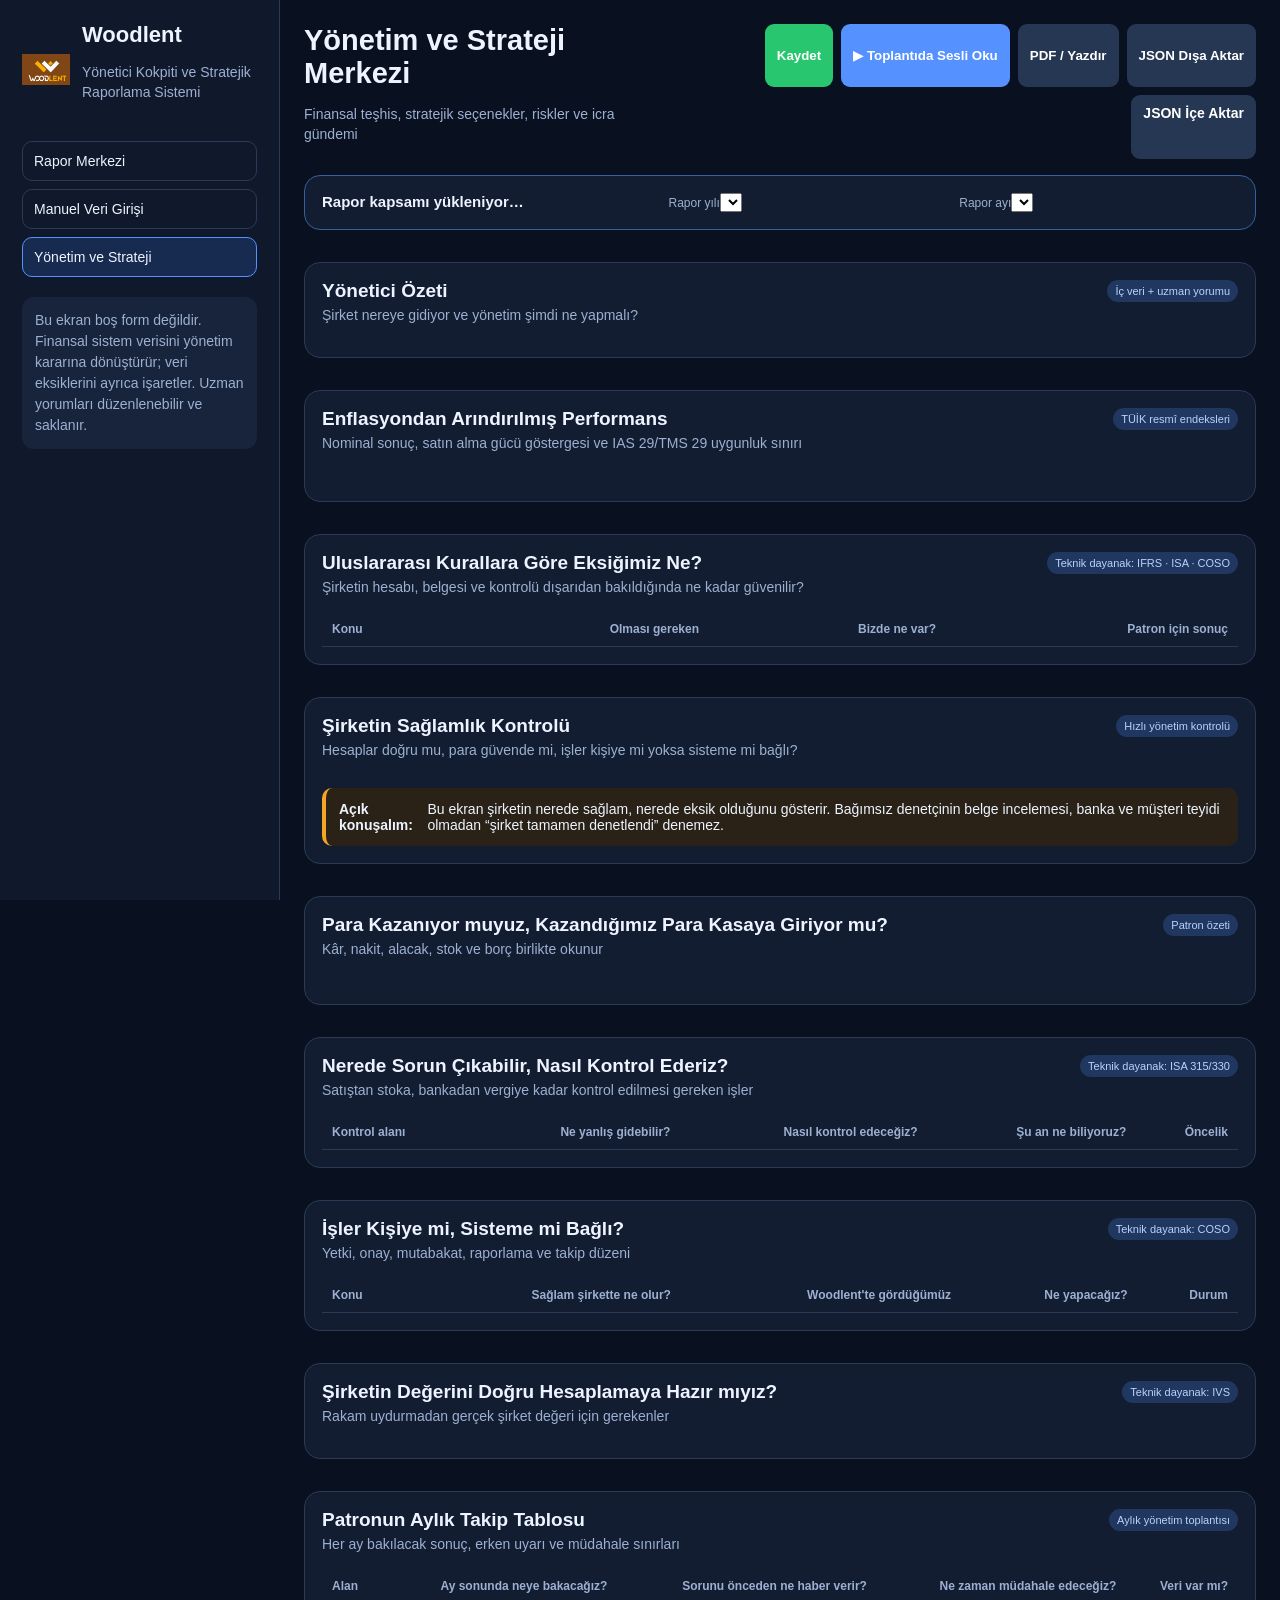
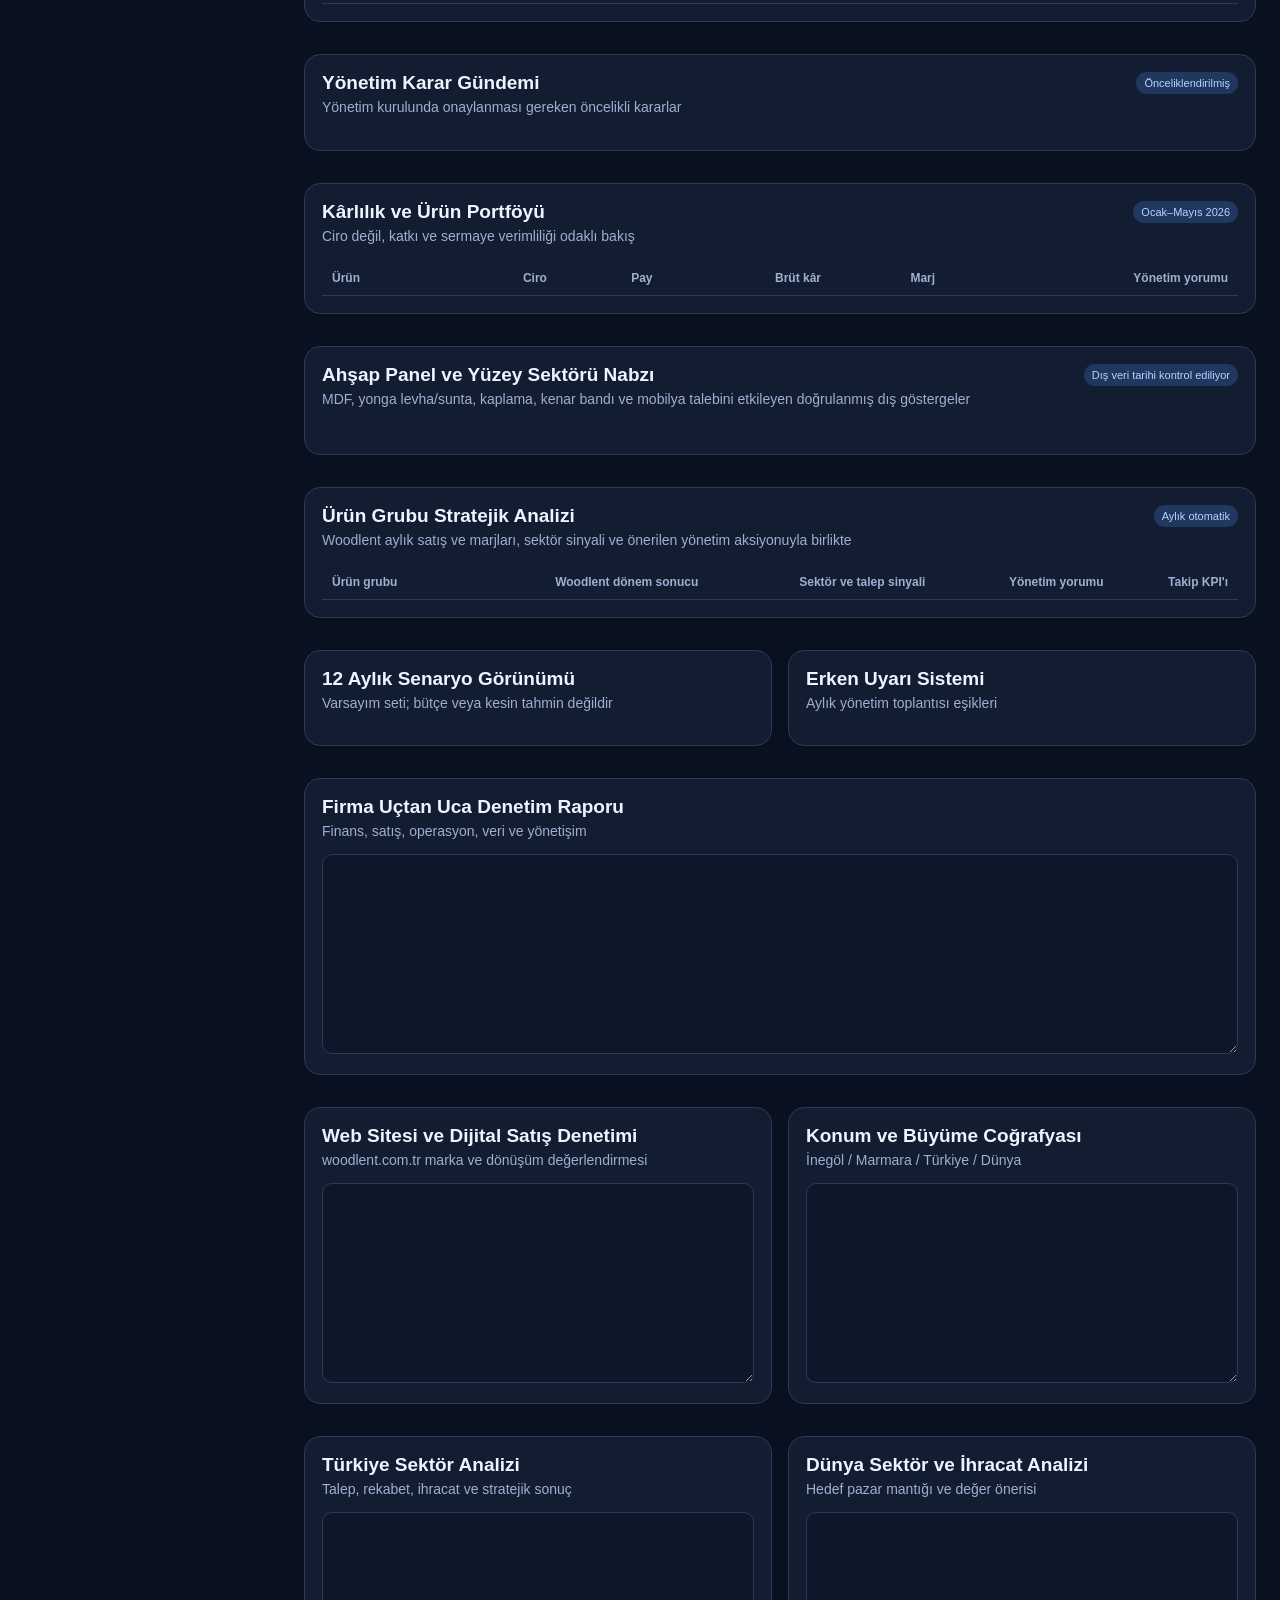
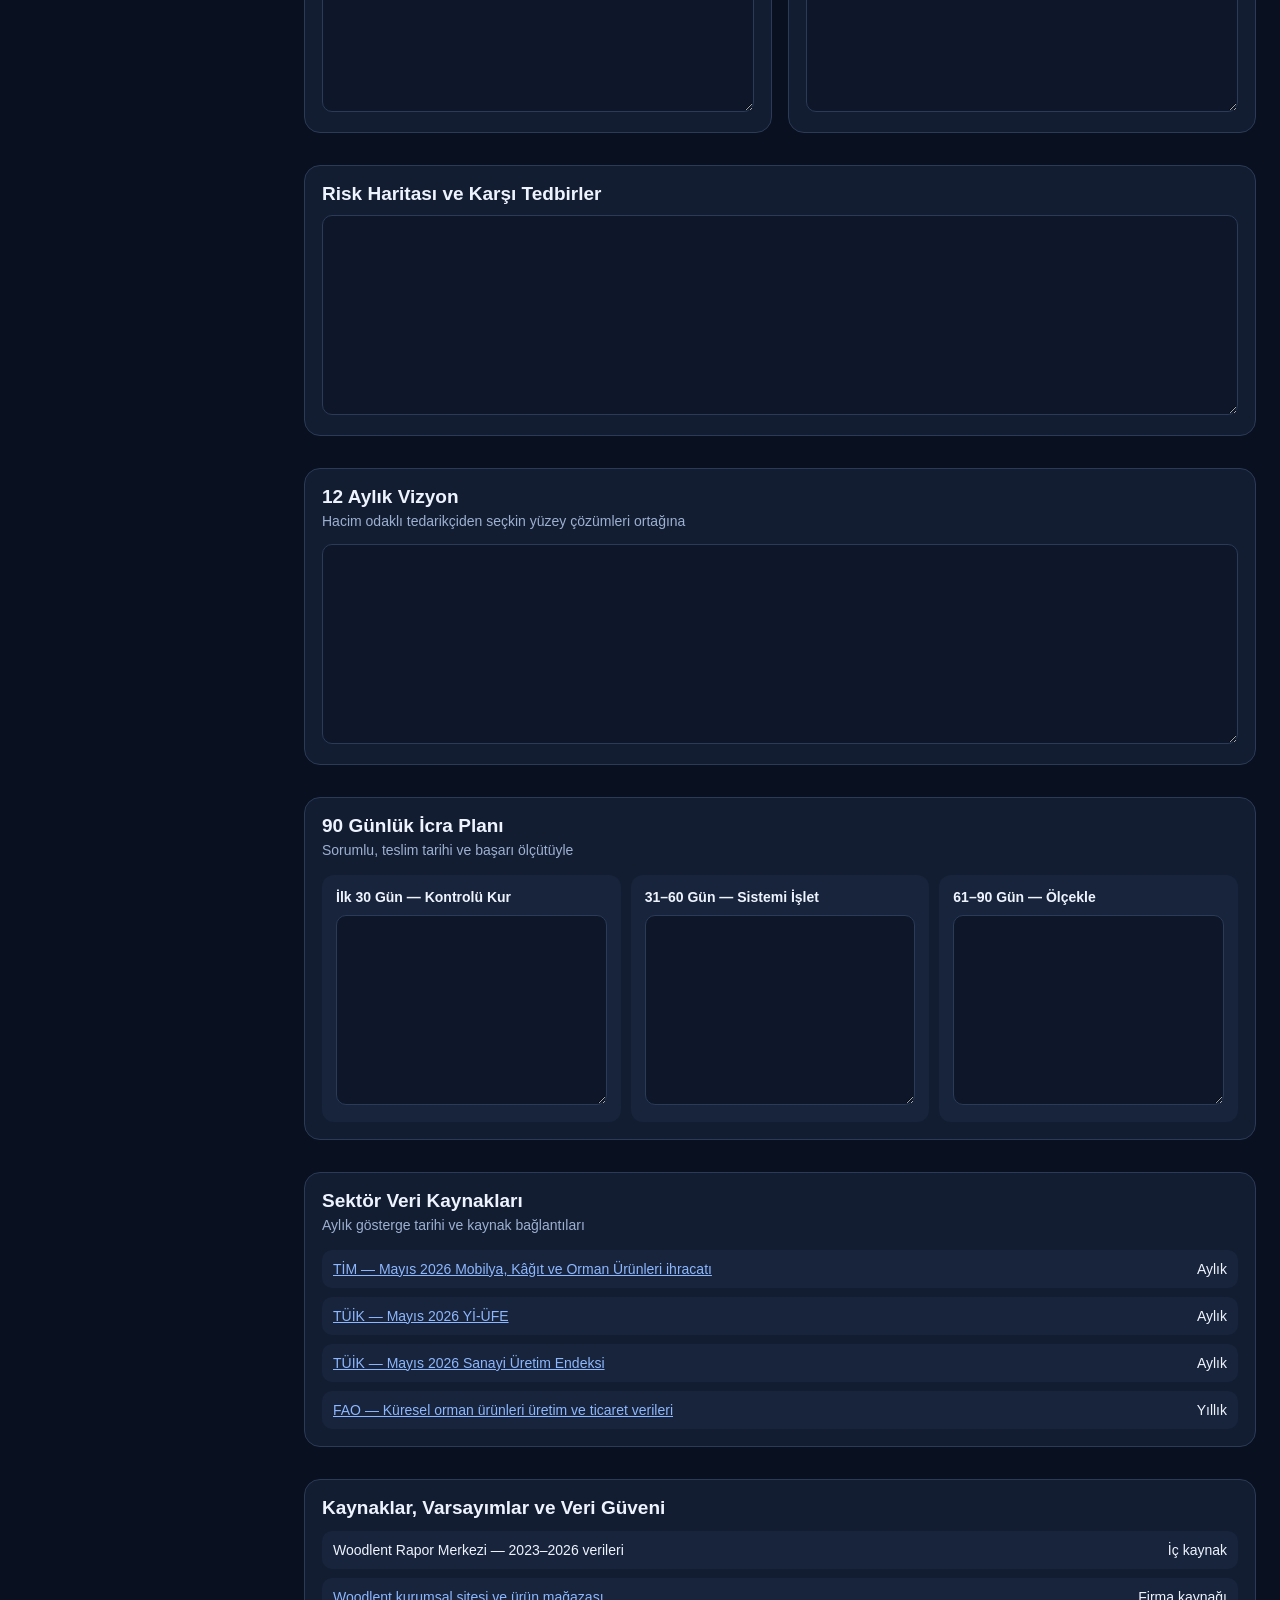
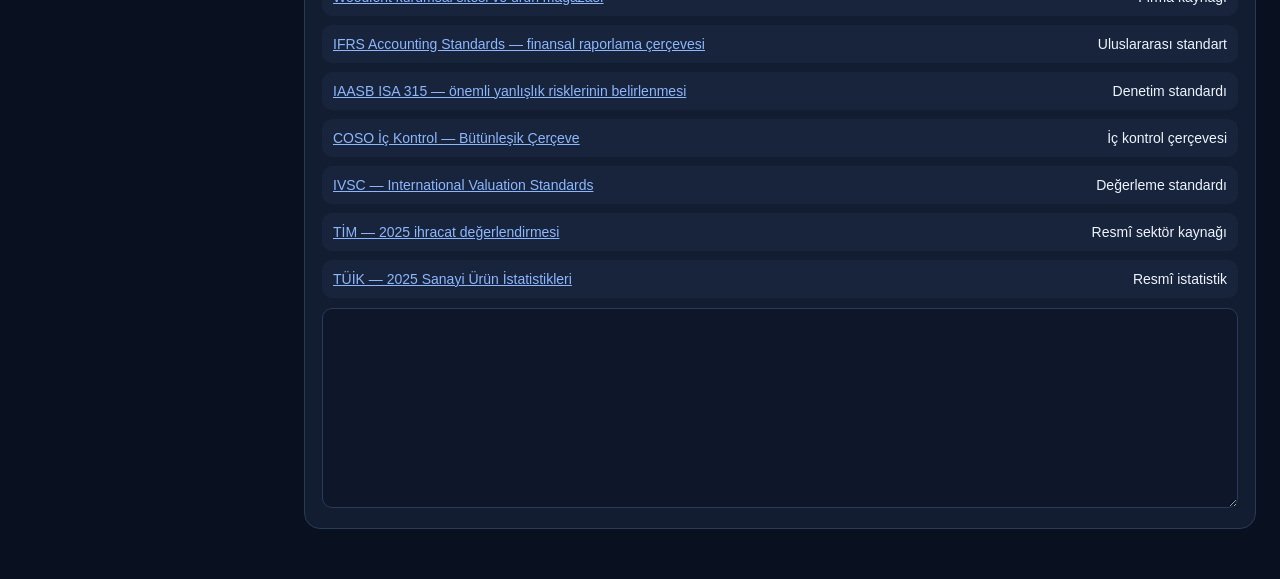
==== commit 38494e24: "Simplify strategy reports for business owners" ====
--- a/analiz-vizyon.html
+++ b/analiz-vizyon.html
@@ -7,13 +7,13 @@
 <section class="period"><div><strong id="reportScope">Rapor kapsamı yükleniyor…</strong><span class="muted" id="reportFreshness"></span></div><label>Rapor yılı<select id="reportYear"></select></label><label>Rapor ayı<select id="reportMonth"></select></label></section><section class="kpis" id="kpis"></section>
 <div class="grid"><section class="card full"><div class="head"><div><h3>Yönetici Özeti</h3><p>Şirket nereye gidiyor ve yönetim şimdi ne yapmalı?</p></div><span class="badge">İç veri + uzman yorumu</span></div><div class="executive" id="executive"></div></section>
 <section class="card full"><div class="head"><div><h3>Enflasyondan Arındırılmış Performans</h3><p>Nominal sonuç, satın alma gücü göstergesi ve IAS 29/TMS 29 uygunluk sınırı</p></div><span class="badge">TÜİK resmî endeksleri</span></div><div class="kpis" id="inflationKpis"></div><div class="executive" id="inflationInterpretation"></div></section>
-<section class="card full"><div class="head"><div><h3>Uluslararası Denetim ve Raporlama Görüşü</h3><p>IFRS/TFRS, IAS 29/TMS 29, ISA/BDS ve COSO temelli hazır olma değerlendirmesi</p></div><span class="badge">Güvence raporu değildir</span></div><div class="tableWrap"><table><thead><tr><th>Çerçeve</th><th>Beklenen kanıt</th><th>Mevcut durum</th><th>Sonuç</th></tr></thead><tbody id="standardsAssessment"></tbody></table></div></section>
-<section class="card full"><div class="head"><div><h3>Kurumsal Güvence Panosu</h3><p>Finansal raporlama, denetim kanıtı, iç kontrol ve süreklilik için yönetim hazırlığı</p></div><span class="badge">ISA/BDS + COSO</span></div><div class="audit-grid" id="assuranceDashboard"></div><div class="assurance"><b>Önemli sınır:</b><span>Bu pano yönetimin denetime hazırlık değerlendirmesidir. Bağımsız denetçi tarafından planlanmış örnekleme, dış teyit, belge incelemesi ve kontrol testi olmadan denetim görüşü veya makul güvence oluşturmaz.</span></div></section>
-<section class="card full"><div class="head"><div><h3>Finansal Sağlık ve Kalite Analizi</h3><p>Kârlılığın kalitesi, nakde dönüşüm, işletme sermayesi, borç ve süreklilik</p></div><span class="badge">Karar destek</span></div><div class="audit-grid" id="financialDiagnostics"></div><div class="executive" id="financialConclusion"></div></section>
-<section class="card full"><div class="head"><div><h3>Denetim Risk ve Kanıt Matrisi</h3><p>Önemli hesap, finansal tablo iddiası, risk ve uygulanması gereken denetim prosedürü</p></div><span class="badge">ISA 315 / ISA 330</span></div><div class="tableWrap"><table class="matrix"><thead><tr><th>Alan</th><th>Risk / iddia</th><th>Gerekli kanıt ve test</th><th>Mevcut sonuç</th><th>Öncelik</th></tr></thead><tbody id="auditRiskMatrix"></tbody></table></div></section>
-<section class="card full"><div class="head"><div><h3>COSO İç Kontrol Olgunluğu</h3><p>Kontrol ortamı, risk değerlendirme, kontrol faaliyetleri, bilgi-iletişim ve izleme</p></div><span class="badge">5 bileşen</span></div><div class="tableWrap"><table class="matrix"><thead><tr><th>Bileşen</th><th>Beklenen uygulama</th><th>Woodlent bulgusu</th><th>Yönetim aksiyonu</th><th>Durum</th></tr></thead><tbody id="controlMatrix"></tbody></table></div></section>
-<section class="card full"><div class="head"><div><h3>Şirket Değerleme Hazırlık Analizi</h3><p>IVS 100–106 ve IVS 200 kapsamında değerleme yapılabilirlik testi</p></div><span class="badge">Değer değildir; hazırlık görüşüdür</span></div><div class="executive" id="valuationReadiness"></div></section>
-<section class="card full"><div class="head"><div><h3>Stratejik Yönetim Karnesi</h3><p>Finansal sonuç, müşteri, operasyon, insan-yetenek ve risk boyutları</p></div><span class="badge">Aylık yönetim kurulu</span></div><div class="tableWrap"><table class="matrix"><thead><tr><th>Boyut</th><th>Sonuç göstergesi</th><th>Öncü gösterge</th><th>Karar eşiği</th><th>Veri durumu</th></tr></thead><tbody id="strategyScorecard"></tbody></table></div></section>
+<section class="card full"><div class="head"><div><h3>Uluslararası Kurallara Göre Eksiğimiz Ne?</h3><p>Şirketin hesabı, belgesi ve kontrolü dışarıdan bakıldığında ne kadar güvenilir?</p></div><span class="badge">Teknik dayanak: IFRS · ISA · COSO</span></div><div class="tableWrap"><table><thead><tr><th>Konu</th><th>Olması gereken</th><th>Bizde ne var?</th><th>Patron için sonuç</th></tr></thead><tbody id="standardsAssessment"></tbody></table></div></section>
+<section class="card full"><div class="head"><div><h3>Şirketin Sağlamlık Kontrolü</h3><p>Hesaplar doğru mu, para güvende mi, işler kişiye mi yoksa sisteme mi bağlı?</p></div><span class="badge">Hızlı yönetim kontrolü</span></div><div class="audit-grid" id="assuranceDashboard"></div><div class="assurance"><b>Açık konuşalım:</b><span>Bu ekran şirketin nerede sağlam, nerede eksik olduğunu gösterir. Bağımsız denetçinin belge incelemesi, banka ve müşteri teyidi olmadan “şirket tamamen denetlendi” denemez.</span></div></section>
+<section class="card full"><div class="head"><div><h3>Para Kazanıyor muyuz, Kazandığımız Para Kasaya Giriyor mu?</h3><p>Kâr, nakit, alacak, stok ve borç birlikte okunur</p></div><span class="badge">Patron özeti</span></div><div class="audit-grid" id="financialDiagnostics"></div><div class="executive" id="financialConclusion"></div></section>
+<section class="card full"><div class="head"><div><h3>Nerede Sorun Çıkabilir, Nasıl Kontrol Ederiz?</h3><p>Satıştan stoka, bankadan vergiye kadar kontrol edilmesi gereken işler</p></div><span class="badge">Teknik dayanak: ISA 315/330</span></div><div class="tableWrap"><table class="matrix"><thead><tr><th>Kontrol alanı</th><th>Ne yanlış gidebilir?</th><th>Nasıl kontrol edeceğiz?</th><th>Şu an ne biliyoruz?</th><th>Öncelik</th></tr></thead><tbody id="auditRiskMatrix"></tbody></table></div></section>
+<section class="card full"><div class="head"><div><h3>İşler Kişiye mi, Sisteme mi Bağlı?</h3><p>Yetki, onay, mutabakat, raporlama ve takip düzeni</p></div><span class="badge">Teknik dayanak: COSO</span></div><div class="tableWrap"><table class="matrix"><thead><tr><th>Konu</th><th>Sağlam şirkette ne olur?</th><th>Woodlent'te gördüğümüz</th><th>Ne yapacağız?</th><th>Durum</th></tr></thead><tbody id="controlMatrix"></tbody></table></div></section>
+<section class="card full"><div class="head"><div><h3>Şirketin Değerini Doğru Hesaplamaya Hazır mıyız?</h3><p>Rakam uydurmadan gerçek şirket değeri için gerekenler</p></div><span class="badge">Teknik dayanak: IVS</span></div><div class="executive" id="valuationReadiness"></div></section>
+<section class="card full"><div class="head"><div><h3>Patronun Aylık Takip Tablosu</h3><p>Her ay bakılacak sonuç, erken uyarı ve müdahale sınırları</p></div><span class="badge">Aylık yönetim toplantısı</span></div><div class="tableWrap"><table class="matrix"><thead><tr><th>Alan</th><th>Ay sonunda neye bakacağız?</th><th>Sorunu önceden ne haber verir?</th><th>Ne zaman müdahale edeceğiz?</th><th>Veri var mı?</th></tr></thead><tbody id="strategyScorecard"></tbody></table></div></section>
 <section class="card full"><div class="head"><div><h3>Yönetim Karar Gündemi</h3><p>Yönetim kurulunda onaylanması gereken öncelikli kararlar</p></div><span class="badge">Önceliklendirilmiş</span></div><div class="decisions" id="decisions"></div></section>
 <section class="card full"><div class="head"><div><h3>Kârlılık ve Ürün Portföyü</h3><p>Ciro değil, katkı ve sermaye verimliliği odaklı bakış</p></div><span class="badge">Ocak–Mayıs 2026</span></div><div class="tableWrap"><table><thead><tr><th>Ürün</th><th>Ciro</th><th>Pay</th><th>Brüt kâr</th><th>Marj</th><th>Yönetim yorumu</th></tr></thead><tbody id="portfolio"></tbody></table></div></section>
 <section class="card full"><div class="head"><div><h3>Ahşap Panel ve Yüzey Sektörü Nabzı</h3><p>MDF, yonga levha/sunta, kaplama, kenar bandı ve mobilya talebini etkileyen doğrulanmış dış göstergeler</p></div><span class="badge" id="sectorFreshness">Dış veri tarihi kontrol ediliyor</span></div><div class="audit-grid" id="sectorPulse"></div><div class="executive" id="sectorInterpretation"></div></section>
@@ -176,13 +176,13 @@
   const evidenceCoverage=2,requiredFinancialSets=5;
   document.querySelector("#financialDiagnostics").innerHTML=[
     ["Kârlılık","Hesaplanıyor",`Brüt marj ${P(gm)} · net marj ${P(nm)}`,gm>=.28?"green":"amber"],
-    ["Kâr kalitesi","Doğrulanamadı","Faaliyet nakit akışı ve tahakkuk köprüsü eksik","red"],
-    ["İşletme sermayesi","Ölçülemiyor","Alacak, stok ve ticari borç günleri eksik","red"],
-    ["Likidite / borç","Ölçülemiyor","Nakit, finansal borç, faiz ve vade planı eksik","red"],
-    ["Süreklilik","Test gerekli","En az 12 aylık nakit tahmini ve stres senaryosu eksik","amber"],
-    ["Rapor bütünlüğü",`${evidenceCoverage}/${requiredFinancialSets} temel tablo`,`Gelir tablosu ve satış detayı var; bilanço, nakit akışı ve özkaynak eksik`,`red`]
+    ["Kâr kasaya girdi mi?","Bilmiyoruz","Kasaya giren para ile muhasebe kârını karşılaştıracak nakit tablosu yok","red"],
+    ["Alacak ve stok","Ölçemiyoruz","Müşteriden kaç günde tahsil ediyoruz, stok kaç günde dönüyor bilinmiyor","red"],
+    ["Borcu ödeme gücü","Ölçemiyoruz","Kasadaki para, banka borcu, faiz ve ödeme tarihleri eksik","red"],
+    ["Önümüzdeki 12 ay","Kontrol edilmeli","Aylık nakit planı ve kötü senaryo hesabı yok","amber"],
+    ["Hesapların tamlığı",`${evidenceCoverage}/${requiredFinancialSets} ana tablo var`,`Gelir tablosu ve satış var; bilanço, nakit ve özkaynak hareketi yok`,`red`]
   ].map(x=>`<div class="audit-box"><span>${x[0]}</span><strong class="${x[3]}">${x[1]}</strong><small>${x[2]}</small></div>`).join("");
-  document.querySelector("#financialConclusion").innerHTML=`<b>Yönetim sonucu:</b> ${periodLabel} kârlılığı hesaplanabilir; ancak kârın nakde dönüşümü, borç taşıma kapasitesi ve işletmenin sürekliliği hakkında sonuç verilemez. Yönetim paketi bilanço, nakit akış tablosu, 13 haftalık nakit tahmini, alacak/stok/borç yaşlandırması ve banka mutabakatı eklenmeden “finansal olarak güçlü” hükmü üretmemelidir.`;
+  document.querySelector("#financialConclusion").innerHTML=`<b>Patron için net sonuç:</b> ${periodLabel} döneminde ne kadar satış ve muhasebe kârı oluştuğunu görüyoruz. Fakat bu kârın ne kadarı kasaya girdi, müşteride ne kadar para kaldı, stokta ne kadar para bağlı ve borçlar rahat ödenebilir mi henüz göremiyoruz. Bilanço, nakit akışı, 13 haftalık para planı, alacak-stok-borç listesi ve banka mutabakatı gelmeden “şirketin mali durumu çok sağlam” demek doğru olmaz.`;
   const cpi2026=[.0484,.0296,.0194,.0418,.0171],inflationMonth=reportMonth==="all"?Math.min(last,5):Math.min(Number(reportMonth),5);
   const cpi=reportYear===2026&&inflationMonth?cpi2026.slice(0,inflationMonth).reduce((x,v)=>x*(1+v),1)-1:null;
   const ppi=reportYear===2026&&inflationMonth===5?.1404:null;
@@ -229,14 +229,14 @@
 ["COSO İç Kontrol","Kontrol ortamı, risk, kontrol faaliyetleri, bilgi-iletişim, izleme","Veri mutabakat ve tanımsız müşteri açıkları mevcut","<span class='red'>Yüksek öncelikli kontrol açığı</span>"]
 ].map(r=>`<tr><td><b>${r[0]}</b></td><td>${r[1]}</td><td>${r[2]}</td><td>${r[3]}</td></tr>`).join("");
 document.querySelector("#assuranceDashboard").innerHTML=[
-["Finansal tablo seti","2 / 5","Bilanço, nakit akışı ve özkaynak değişimi eksik","red"],
-["Denetim kanıtı","Başlanmadı","Dış teyit, örneklem ve belge testi yapılmadı","red"],
-["İç kontrol","Düşük olgunluk","Süreç sahipliği ve kontrol kanıtı standardize değil","red"],
-["Veri güvenilirliği","Kısmi","Tanımsız müşteri ve rapor mutabakat farkı var","amber"],
-["Süreklilik","Açık","12 aylık nakit ve stres testi bulunmuyor","amber"],
-["Hile riski","Test edilmedi","Yevmiye analizi, yetki çakışması ve olağandışı işlem testi yok","red"],
-["Değerleme","Hazırlık aşaması","Normalize EBITDA, net borç ve tahmin seti eksik","amber"],
-["Stratejik icra","Kuruluyor","Sorumlu, eşik ve kapanış kanıtı aylık izlenmeli","amber"]
+["Ana hesap tabloları","2 / 5 hazır","Bilanço, nakit tablosu ve şirket sermayesindeki hareketler eksik","red"],
+["Belgeler doğru mu?","Kontrol edilmedi","Müşteri, banka ve tedarikçiden teyit alınmadı; fatura ve sevk örneği test edilmedi","red"],
+["İşler kurallı mı?","Zayıf","Kimin neyi kontrol edip onayladığı her işte kayıtlı değil","red"],
+["Rakamlar güvenilir mi?","Kısmen","Tanımsız müşteri ve raporlar arasında fark var","amber"],
+["12 ay para yeter mi?","Bilmiyoruz","Aylık nakit ve kötü senaryo planı yok","amber"],
+["Hile / usulsüzlük kontrolü","Yapılmadı","Olağandışı kayıt, yetki çakışması ve ilişkili kişi işlemleri taranmadı","red"],
+["Şirket değeri","Henüz hesaplanamaz","Gerçek faaliyet kârı, net borç ve üç yıllık plan eksik","amber"],
+["Planlar uygulanıyor mu?","Takip kuruluyor","Her işin sahibi, bitiş tarihi ve sonuç kanıtı aylık takip edilmeli","amber"]
 ].map(x=>`<div class="audit-box"><span>${x[0]}</span><strong class="${x[3]}">${x[1]}</strong><small>${x[2]}</small></div>`).join("");
 document.querySelector("#auditRiskMatrix").innerHTML=[
 ["Hasılat ve alacaklar","Gerçekleşme, tamlık, dönem ayırımı; tanımsız müşteri ve erken gelir kaydı riski","Fatura–sevk–sipariş üçlü eşleştirme; dönem sonu kesim testi; müşteri dış teyidi; iade/iskonto analizi","Satış detayı var, dış teyit ve kesim testi yok","Yüksek","red"],
@@ -261,7 +261,7 @@
 ["İnsan ve yetenek","Kritik rol yedeği, üretkenlik, yetkinlik","Devamsızlık, eğitim, öneri ve güvenlik olayları","Kritik rolde yedek yok; iş kazası; devir artışı","Eksik"],
 ["Risk ve dayanıklılık","Risk iştahı, süreklilik, siber/tedarik dayanıklılığı","Tek tedarikçi payı, yedekleme testi, kur maruziyeti","Kritik tedarik/BT kesintisi; açık kur pozisyonu limit üstü","Eksik"]
 ].map(r=>`<tr><td><b>${r[0]}</b></td><td>${r[1]}</td><td>${r[2]}</td><td>${r[3]}</td><td><span class="status-pill ${r[4]==="Kısmi"?"amber":"red"}">${r[4]}</span></td></tr>`).join("");
-document.querySelector("#valuationReadiness").innerHTML=`<b>Bugün güvenilir tek bir şirket değeri açıklamak mümkün değildir.</b> IVS uyumlu değerleme için değerleme tarihi ve amacı, değer standardı, son üç yıllık normalize finansallar, net borç, işletme sermayesi, stok yaşlandırma, kapasite, yatırım ihtiyacı, vergi, ilişkili taraflar ve yönetim bütçesi gerekir.<br><br><b>Gelir yaklaşımı (DCF):</b> serbest nakit akışı, sürdürülebilir büyüme ve WACC eksik. <b>Piyasa yaklaşımı:</b> karşılaştırılabilir şirket/işlem evreni ve normalize EBITDA eksik. <b>Varlık yaklaşımı:</b> stok, makine, gayrimenkul ve borçların gerçeğe uygun değeri eksik. Bu veriler tamamlanana kadar sistem yalnız “değerleme hazırlık skoru” ve duyarlılık tablosu göstermelidir; kesin şirket değeri göstermemelidir.`;
+document.querySelector("#valuationReadiness").innerHTML=`<b>Kısa cevap: Bugün “Woodlent şu kadar eder” demek doğru olmaz.</b> Önce son üç yılın gerçek ve temiz hesapları, kasadaki para, banka borcu, müşteriden alınacaklar, tedarikçiye borçlar, stokların yaşı, makinelerin durumu, kapasite, yatırım ihtiyacı, vergi riski ve önümüzdeki üç yıllık satış-kâr planı tamamlanmalı.<br><br><b>Şirket üç yönden hesaplanacak:</b> 1) Gelecekte kasaya ne kadar para bırakır? 2) Benzer şirketler kaça satılıyor? 3) Stok, makine ve diğer varlıklardan borçlar çıkınca ne kalıyor? Bu üç hesap birbirini desteklemeden ekranda kesin şirket değeri gösterilmeyecek.`;
 const D=[[1,"Veriyi temizle ve tek doğruluk kaynağı kur","Tanımsız müşteriyi <%1'e indir; rapor farkını kapat.","10 iş günü"],[2,"Satışı cirodan brüt katkıya yönet","Prim ve fiyat onayını ürün/müşteri katkısına bağla.","30 gün"],[3,"Nakit dönüşümünü görünür yap","13 haftalık nakit, alacak ve stok günü.","2 hafta"],[4,"Kaplamayı kâr motoru olarak ölçekle","MDF müşterisine kaplama/bant paketi ve mimar numunesi.","60 gün"],[5,"İhracatı iki pilotla doğrula","Net katkı ve tekrar sipariş kanıtı olmadan yatırım yapma.","90 gün"]];document.querySelector("#decisions").innerHTML=D.map(d=>`<div class="decision"><b>${d[0]}</b><div><b>${d[1]}</b><p>${d[2]}</p></div><span class="badge">${d[3]}</span></div>`).join("");
 document.querySelector("#alerts").innerHTML=[["danger","Veri kapanışı","Yeni ay yalnız tam veriyle yayımlanmalı."],["","Brüt marj","Alarm <%25; hedef ≥%28."],["","Nakit","Alacak ve stok günü zorunlu."],["","Arşiv","Yıl/ay seçimiyle geçmiş dönem korunur."]].map(a=>`<div class="alert ${a[0]}"><b>${a[1]}</b><p>${a[2]}</p></div>`).join("");
 document.querySelectorAll("[data-field]").forEach(e=>e.value=state[e.dataset.field]||"");function collect(){document.querySelectorAll("[data-field]").forEach(e=>state[e.dataset.field]=e.value)}function save(){collect();state.savedAt=new Date().toISOString();localStorage.setItem(KEY,JSON.stringify(state));document.querySelector("#status").textContent="Son kayıt: "+new Date(state.savedAt).toLocaleString("tr-TR")}document.addEventListener("input",()=>{clearTimeout(window.t);window.t=setTimeout(save,600)});document.querySelector("#save").onclick=save;document.querySelector("#print").onclick=()=>window.print();document.querySelector("#export").onclick=()=>{save();const a=document.createElement("a"),b=new Blob([JSON.stringify(state,null,2)],{type:"application/json"});a.href=URL.createObjectURL(b);a.download="woodlent-strateji.json";a.click()};document.querySelector("#import").onchange=async e=>{try{state={...defaults,...JSON.parse(await e.target.files[0].text())};document.querySelectorAll("[data-field]").forEach(x=>x.value=state[x.dataset.field]||"");save()}catch{alert("Geçerli JSON seçin.")}};document.querySelector("#speak").onclick=()=>{speechSynthesis.cancel();collect();const u=new SpeechSynthesisUtterance(document.querySelector("#executive").innerText+". "+state.companyAudit+". "+state.action30);u.lang="tr-TR";u.rate=.95;speechSynthesis.speak(u)};save();
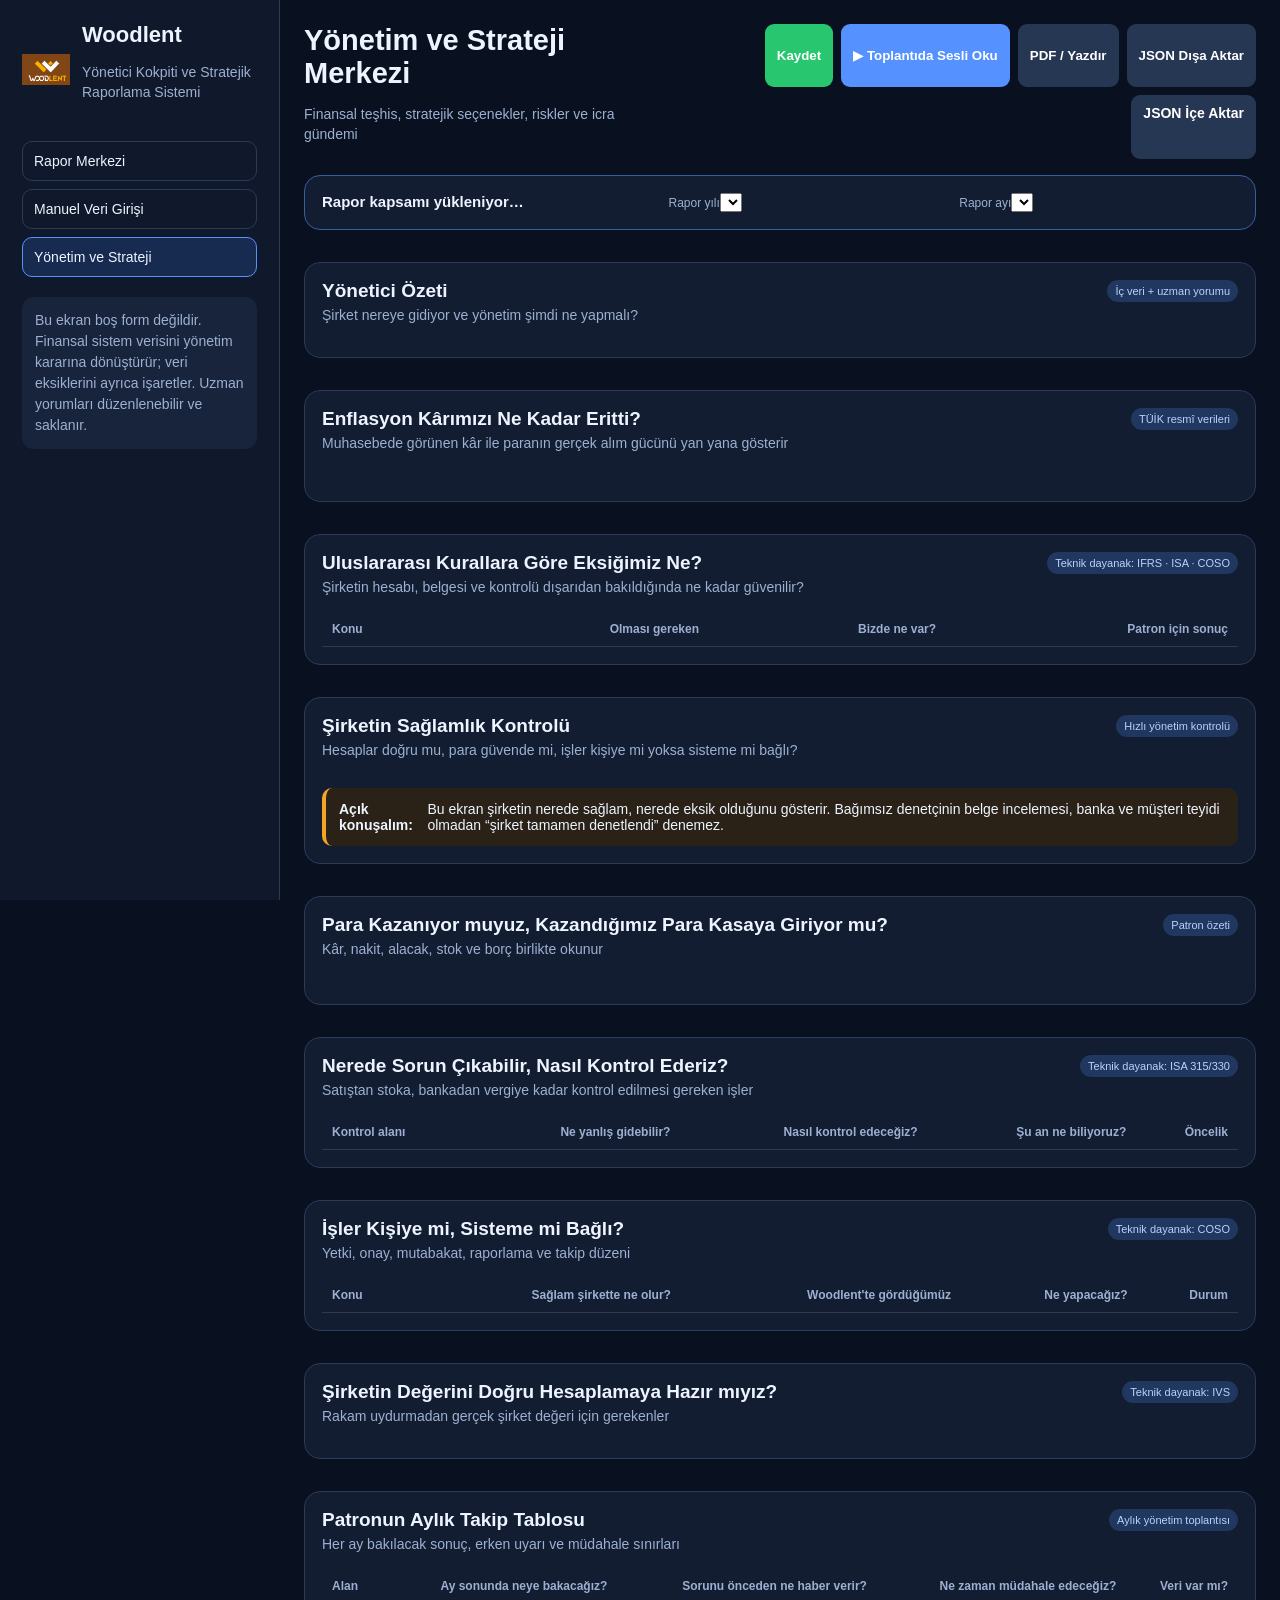
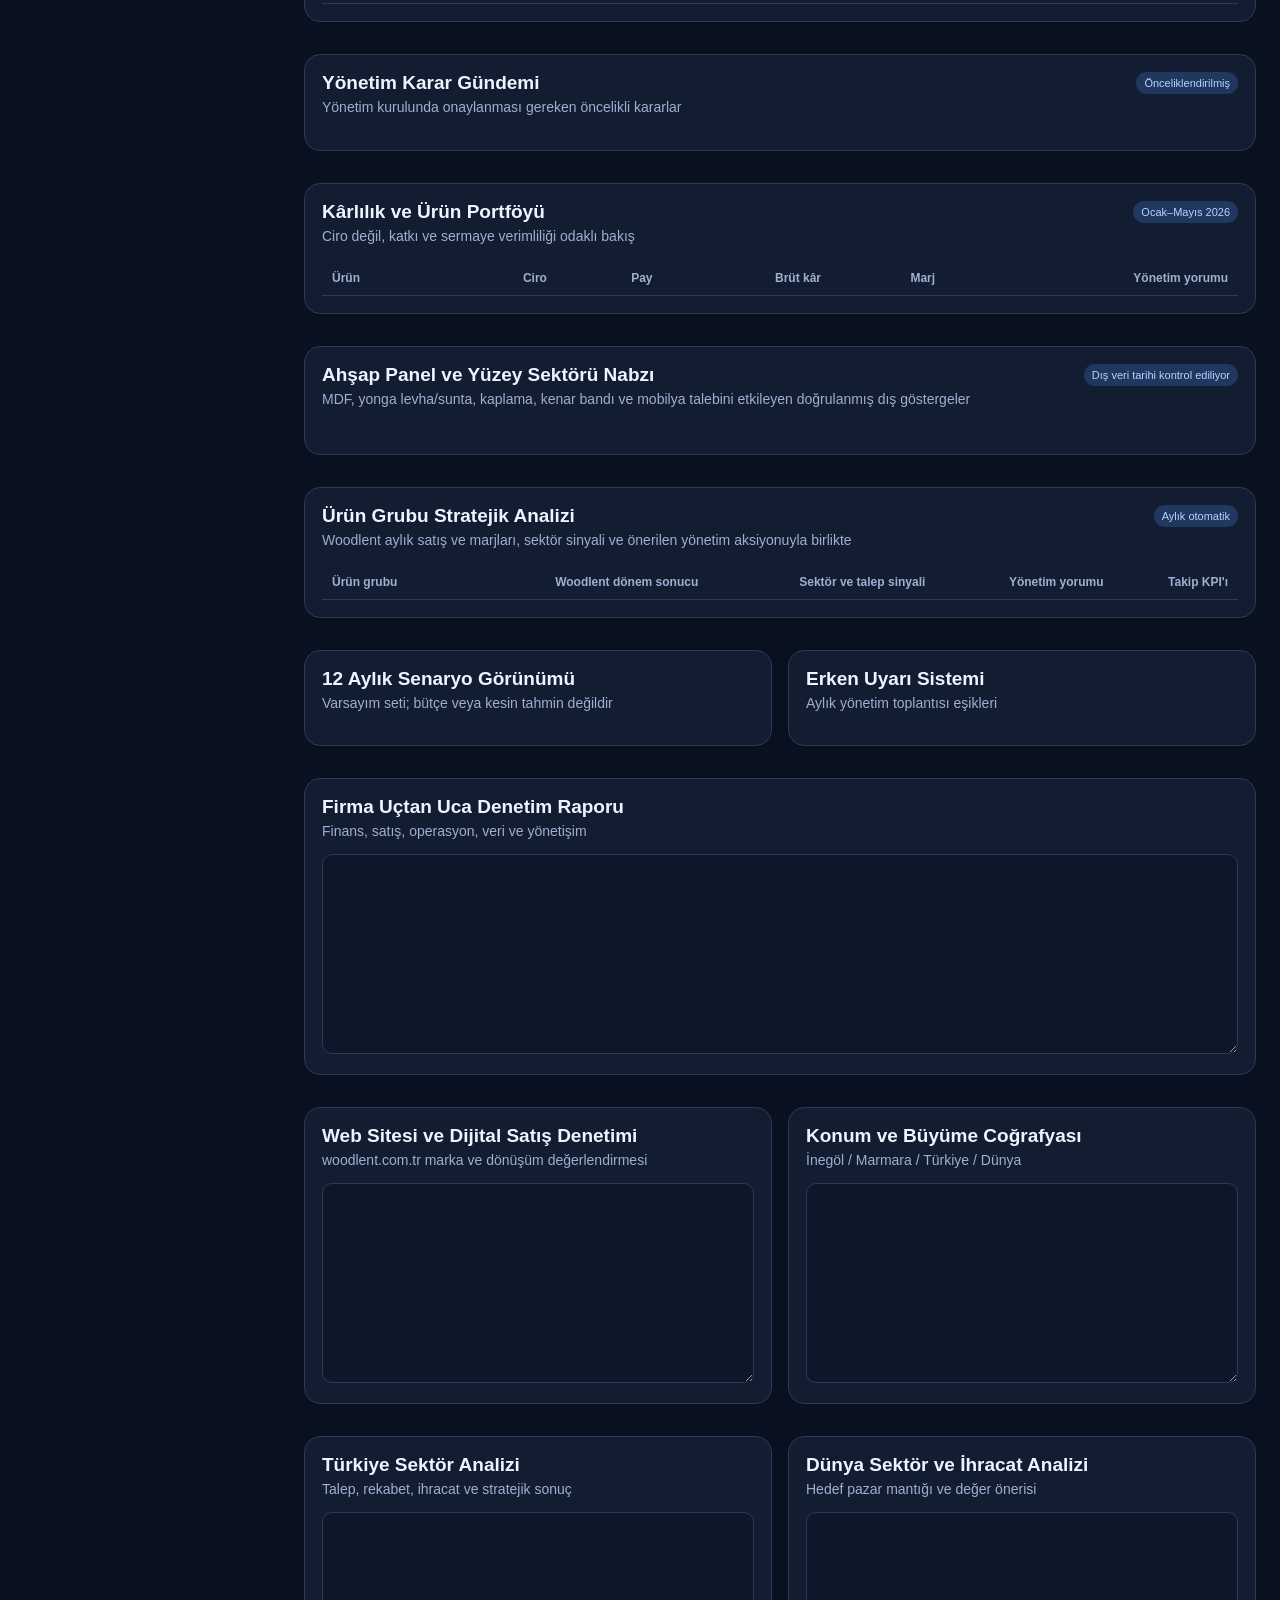
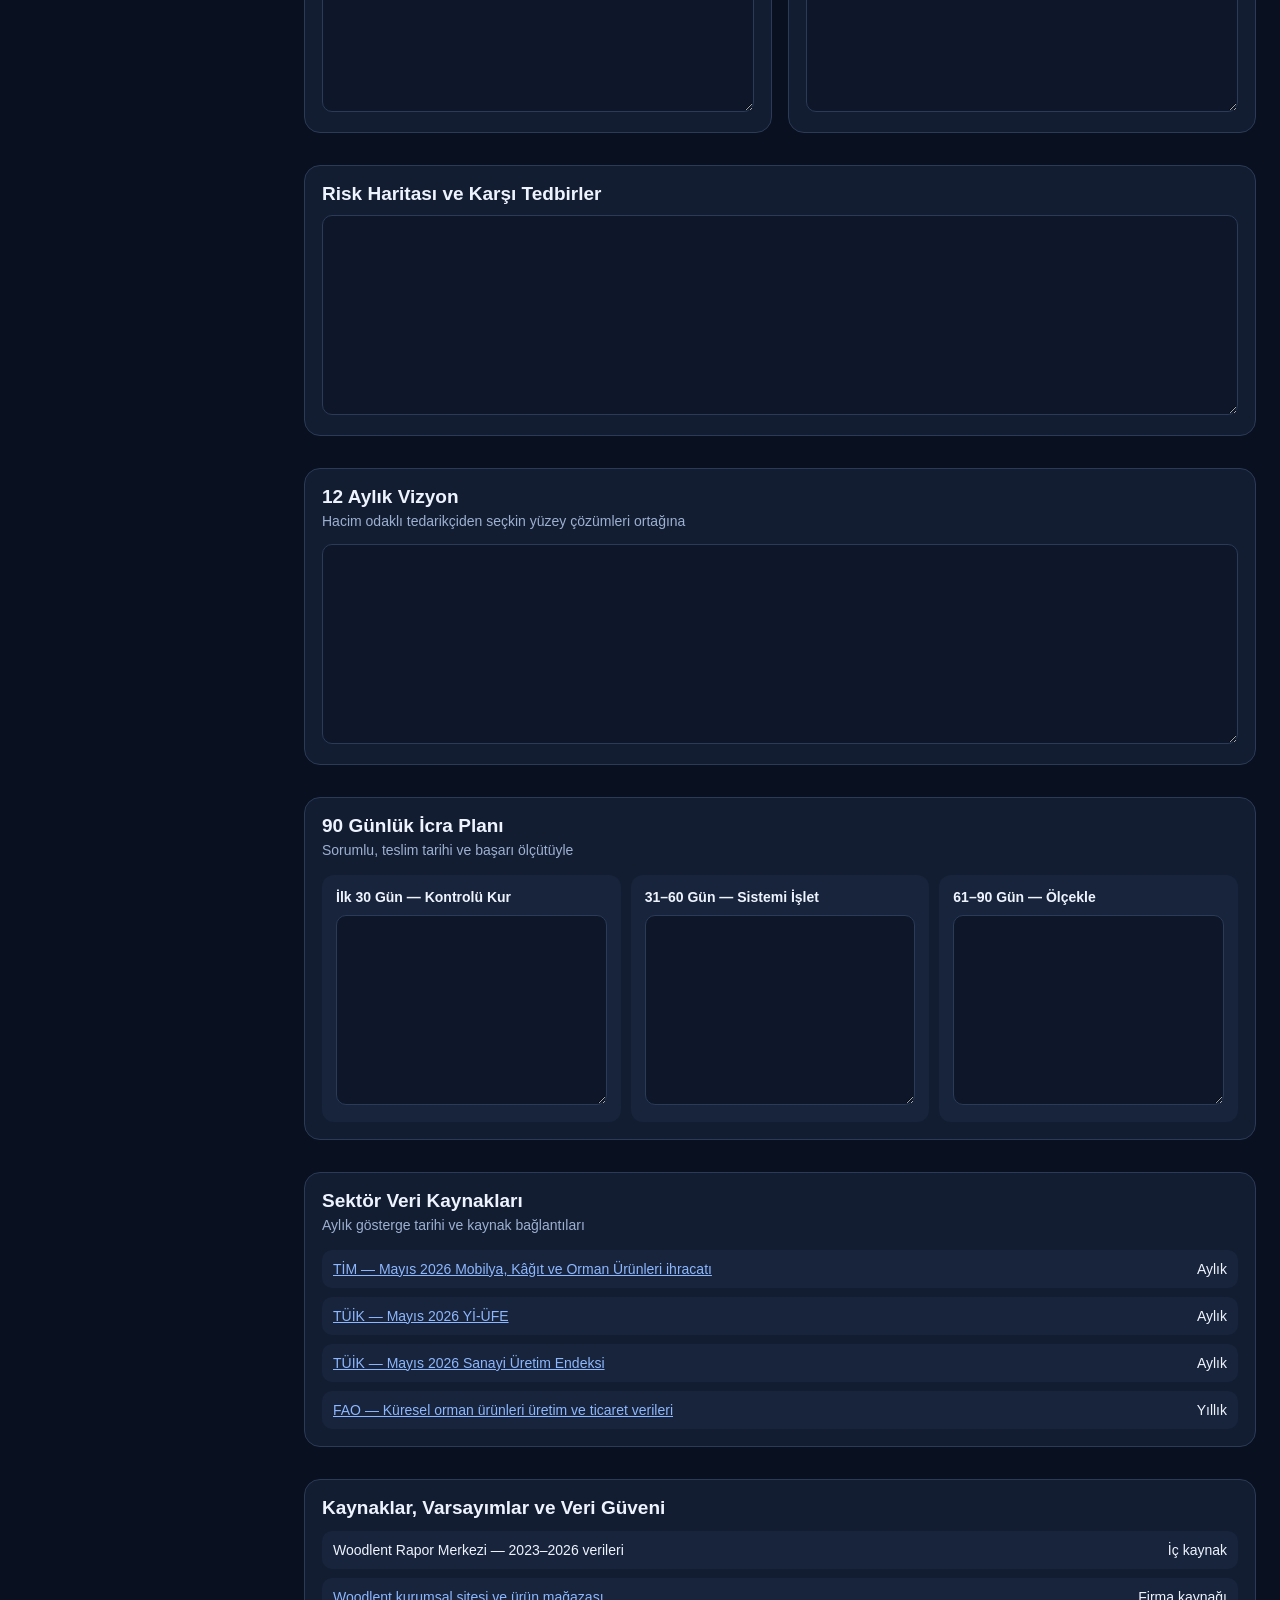
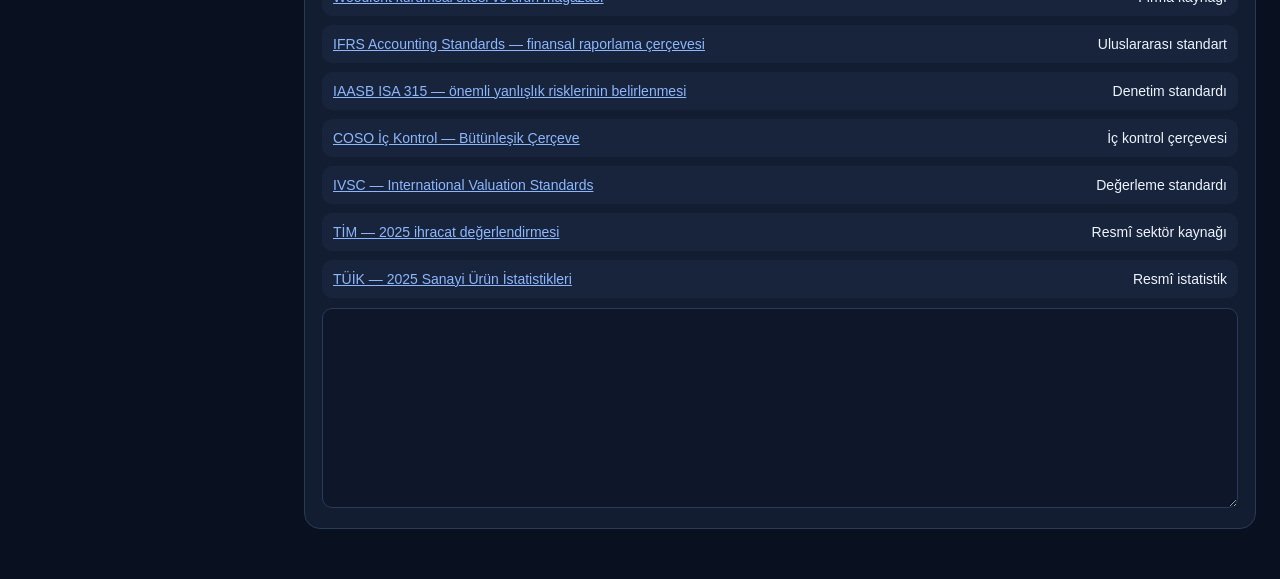
==== commit e1a1d31a: "Simplify inflation report for business owners" ====
--- a/analiz-vizyon.html
+++ b/analiz-vizyon.html
@@ -6,7 +6,7 @@
 <header class="top"><div><h2>Yönetim ve Strateji Merkezi</h2><p class="muted">Finansal teşhis, stratejik seçenekler, riskler ve icra gündemi</p></div><div class="tools"><button class="good" id="save">Kaydet</button><button id="speak">▶ Toplantıda Sesli Oku</button><button class="secondary" id="print">PDF / Yazdır</button><button class="secondary" id="export">JSON Dışa Aktar</button><label class="button secondary" for="import">JSON İçe Aktar</label><input class="file" id="import" type="file" accept=".json"></div></header>
 <section class="period"><div><strong id="reportScope">Rapor kapsamı yükleniyor…</strong><span class="muted" id="reportFreshness"></span></div><label>Rapor yılı<select id="reportYear"></select></label><label>Rapor ayı<select id="reportMonth"></select></label></section><section class="kpis" id="kpis"></section>
 <div class="grid"><section class="card full"><div class="head"><div><h3>Yönetici Özeti</h3><p>Şirket nereye gidiyor ve yönetim şimdi ne yapmalı?</p></div><span class="badge">İç veri + uzman yorumu</span></div><div class="executive" id="executive"></div></section>
-<section class="card full"><div class="head"><div><h3>Enflasyondan Arındırılmış Performans</h3><p>Nominal sonuç, satın alma gücü göstergesi ve IAS 29/TMS 29 uygunluk sınırı</p></div><span class="badge">TÜİK resmî endeksleri</span></div><div class="kpis" id="inflationKpis"></div><div class="executive" id="inflationInterpretation"></div></section>
+<section class="card full"><div class="head"><div><h3>Enflasyon Kârımızı Ne Kadar Eritti?</h3><p>Muhasebede görünen kâr ile paranın gerçek alım gücünü yan yana gösterir</p></div><span class="badge">TÜİK resmî verileri</span></div><div class="kpis" id="inflationKpis"></div><div class="executive" id="inflationInterpretation"></div></section>
 <section class="card full"><div class="head"><div><h3>Uluslararası Kurallara Göre Eksiğimiz Ne?</h3><p>Şirketin hesabı, belgesi ve kontrolü dışarıdan bakıldığında ne kadar güvenilir?</p></div><span class="badge">Teknik dayanak: IFRS · ISA · COSO</span></div><div class="tableWrap"><table><thead><tr><th>Konu</th><th>Olması gereken</th><th>Bizde ne var?</th><th>Patron için sonuç</th></tr></thead><tbody id="standardsAssessment"></tbody></table></div></section>
 <section class="card full"><div class="head"><div><h3>Şirketin Sağlamlık Kontrolü</h3><p>Hesaplar doğru mu, para güvende mi, işler kişiye mi yoksa sisteme mi bağlı?</p></div><span class="badge">Hızlı yönetim kontrolü</span></div><div class="audit-grid" id="assuranceDashboard"></div><div class="assurance"><b>Açık konuşalım:</b><span>Bu ekran şirketin nerede sağlam, nerede eksik olduğunu gösterir. Bağımsız denetçinin belge incelemesi, banka ve müşteri teyidi olmadan “şirket tamamen denetlendi” denemez.</span></div></section>
 <section class="card full"><div class="head"><div><h3>Para Kazanıyor muyuz, Kazandığımız Para Kasaya Giriyor mu?</h3><p>Kâr, nakit, alacak, stok ve borç birlikte okunur</p></div><span class="badge">Patron özeti</span></div><div class="audit-grid" id="financialDiagnostics"></div><div class="executive" id="financialConclusion"></div></section>
@@ -187,8 +187,8 @@
   const cpi=reportYear===2026&&inflationMonth?cpi2026.slice(0,inflationMonth).reduce((x,v)=>x*(1+v),1)-1:null;
   const ppi=reportYear===2026&&inflationMonth===5?.1404:null;
   const purchasingPower=cpi===null?t.n:t.n/(1+cpi);
-  document.querySelector("#inflationKpis").innerHTML=[["Nominal net sonuç",M(t.n),"Sistem gelir tablosu",t.n>=0?"green":"red"],["Kümülatif TÜFE",cpi===null?"Veri yok":P(cpi),reportYear===2026?"TÜİK 2026":"Endeks eklenmeli","amber"],["Kümülatif Yİ-ÜFE",ppi===null?"Veri yok":P(ppi),reportYear===2026?"TÜİK 2026":"Endeks eklenmeli","amber"],["Baz dönem alım gücü",cpi===null?"Hesaplanmadı":M(purchasingPower),"Basit deflatör; IAS 29 değildir",""],["IAS 29 sonucu","Hesaplanamaz","Net parasal pozisyon eksik","red"]].map(x=>`<div class="kpi"><span>${x[0]}</span><strong class="${x[3]}">${x[1]}</strong><small>${x[2]}</small></div>`).join("");
-  document.querySelector("#inflationInterpretation").innerHTML=cpi===null?`<b>${reportYear} için resmî aylık endeks serisi sisteme tanımlı değil.</b> Reel sonuç gösterilmeden önce TÜİK endeksi doğrulanmalıdır.`:`<b>${periodLabel} için TÜFE ${P(cpi)} artmıştır.</b> ${M(t.n)} nominal sonuç, yalnız satın alma gücü göstergesi olarak baz dönem fiyatlarına indirildiğinde ${M(purchasingPower)} eder. Bu basit bölme, IAS 29/TMS 29 finansal tablo düzeltmesi değildir. IAS 29; parasal olmayan kalemlerin endekslenmesini ve net parasal kazanç/kaybın ayrıca hesaplanmasını ister. Bu nedenle “uluslararası standarda uygun enflasyon düzeltilmiş kâr” mevcut bilanço verisiyle raporlanamaz.`;
+  document.querySelector("#inflationKpis").innerHTML=[["Muhasebede görünen net kâr",M(t.n),"Gelir tablosundaki sonuç",t.n>=0?"green":"red"],["Müşteri fiyatlarındaki artış",cpi===null?"Veri yok":P(cpi),reportYear===2026?"TÜFE · TÜİK 2026":"Resmî veri eklenmeli","amber"],["Üretici maliyetlerindeki artış",ppi===null?"Veri yok":P(ppi),reportYear===2026?"Yİ-ÜFE · TÜİK 2026":"Resmî veri eklenmeli","amber"],["Kârın yaklaşık gerçek alım gücü",cpi===null?"Hesaplanmadı":M(purchasingPower),"Bugünün parasıyla yaklaşık değer",""],["Kesin enflasyon düzeltilmiş kâr","Henüz hesaplanamaz","Kasa, borç, alacak, stok ve varlık bilgileri eksik","red"]].map(x=>`<div class="kpi"><span>${x[0]}</span><strong class="${x[3]}">${x[1]}</strong><small>${x[2]}</small></div>`).join("");
+  document.querySelector("#inflationInterpretation").innerHTML=cpi===null?`<b>Patron için sonuç:</b> ${reportYear} yılına ait resmî aylık enflasyon verisi sisteme eklenmediği için kârın gerçek alım gücünü güvenilir şekilde gösteremiyoruz. Resmî TÜİK verisi eklendiğinde bu bölüm otomatik hesaplanır.`:`<b>Patron için net sonuç:</b> ${periodLabel} döneminde muhasebede ${M(t.n)} net kâr görünüyor. Aynı dönemde tüketici fiyatları ${P(cpi)} arttığı için bu kârın dönem başındaki parayla yaklaşık alım gücü ${M(purchasingPower)} seviyesindedir. Yani enflasyon dikkate alındığında görünen kârın alım gücü daha düşüktür. <b>Bu yaklaşık bir yönetim hesabıdır, kesin enflasyon muhasebesi değildir.</b> Kesin hesap için kasadaki para, müşteri alacakları, banka ve tedarikçi borçları, stoklar, makineler ve bu kalemlerin işlem tarihleri gerekir. Bu bilgiler tamamlanınca uluslararası kurala göre kesin sonuç ayrıca hesaplanabilir. <small>Teknik dayanak: IAS 29 / TMS 29.</small>`;
   const cats={};cur.months.forEach(m=>(m.categories||[]).forEach(c=>{const x=cats[c.name]||={name:c.name,ciro:0,kar:0};x.ciro+=Number(c.ciro||0);x.kar+=Number(c.kar||0);cats[c.name]=x}));
   const sectorKey=`${reportYear}-${String(last).padStart(2,"0")}`,sector=SECTOR_SNAPSHOTS[sectorKey]||latestSectorSnapshot,isCurrent=Boolean(SECTOR_SNAPSHOTS[sectorKey]);
   document.querySelector("#sectorFreshness").textContent=`Dış veri: ${sector.label}${isCurrent?"":" · seçilen dönemle aynı değil"}`;
@@ -267,3 +267,4 @@
 document.querySelectorAll("[data-field]").forEach(e=>e.value=state[e.dataset.field]||"");function collect(){document.querySelectorAll("[data-field]").forEach(e=>state[e.dataset.field]=e.value)}function save(){collect();state.savedAt=new Date().toISOString();localStorage.setItem(KEY,JSON.stringify(state));document.querySelector("#status").textContent="Son kayıt: "+new Date(state.savedAt).toLocaleString("tr-TR")}document.addEventListener("input",()=>{clearTimeout(window.t);window.t=setTimeout(save,600)});document.querySelector("#save").onclick=save;document.querySelector("#print").onclick=()=>window.print();document.querySelector("#export").onclick=()=>{save();const a=document.createElement("a"),b=new Blob([JSON.stringify(state,null,2)],{type:"application/json"});a.href=URL.createObjectURL(b);a.download="woodlent-strateji.json";a.click()};document.querySelector("#import").onchange=async e=>{try{state={...defaults,...JSON.parse(await e.target.files[0].text())};document.querySelectorAll("[data-field]").forEach(x=>x.value=state[x.dataset.field]||"");save()}catch{alert("Geçerli JSON seçin.")}};document.querySelector("#speak").onclick=()=>{speechSynthesis.cancel();collect();const u=new SpeechSynthesisUtterance(document.querySelector("#executive").innerText+". "+state.companyAudit+". "+state.action30);u.lang="tr-TR";u.rate=.95;speechSynthesis.speak(u)};save();
 </script></body></html>
 
+
